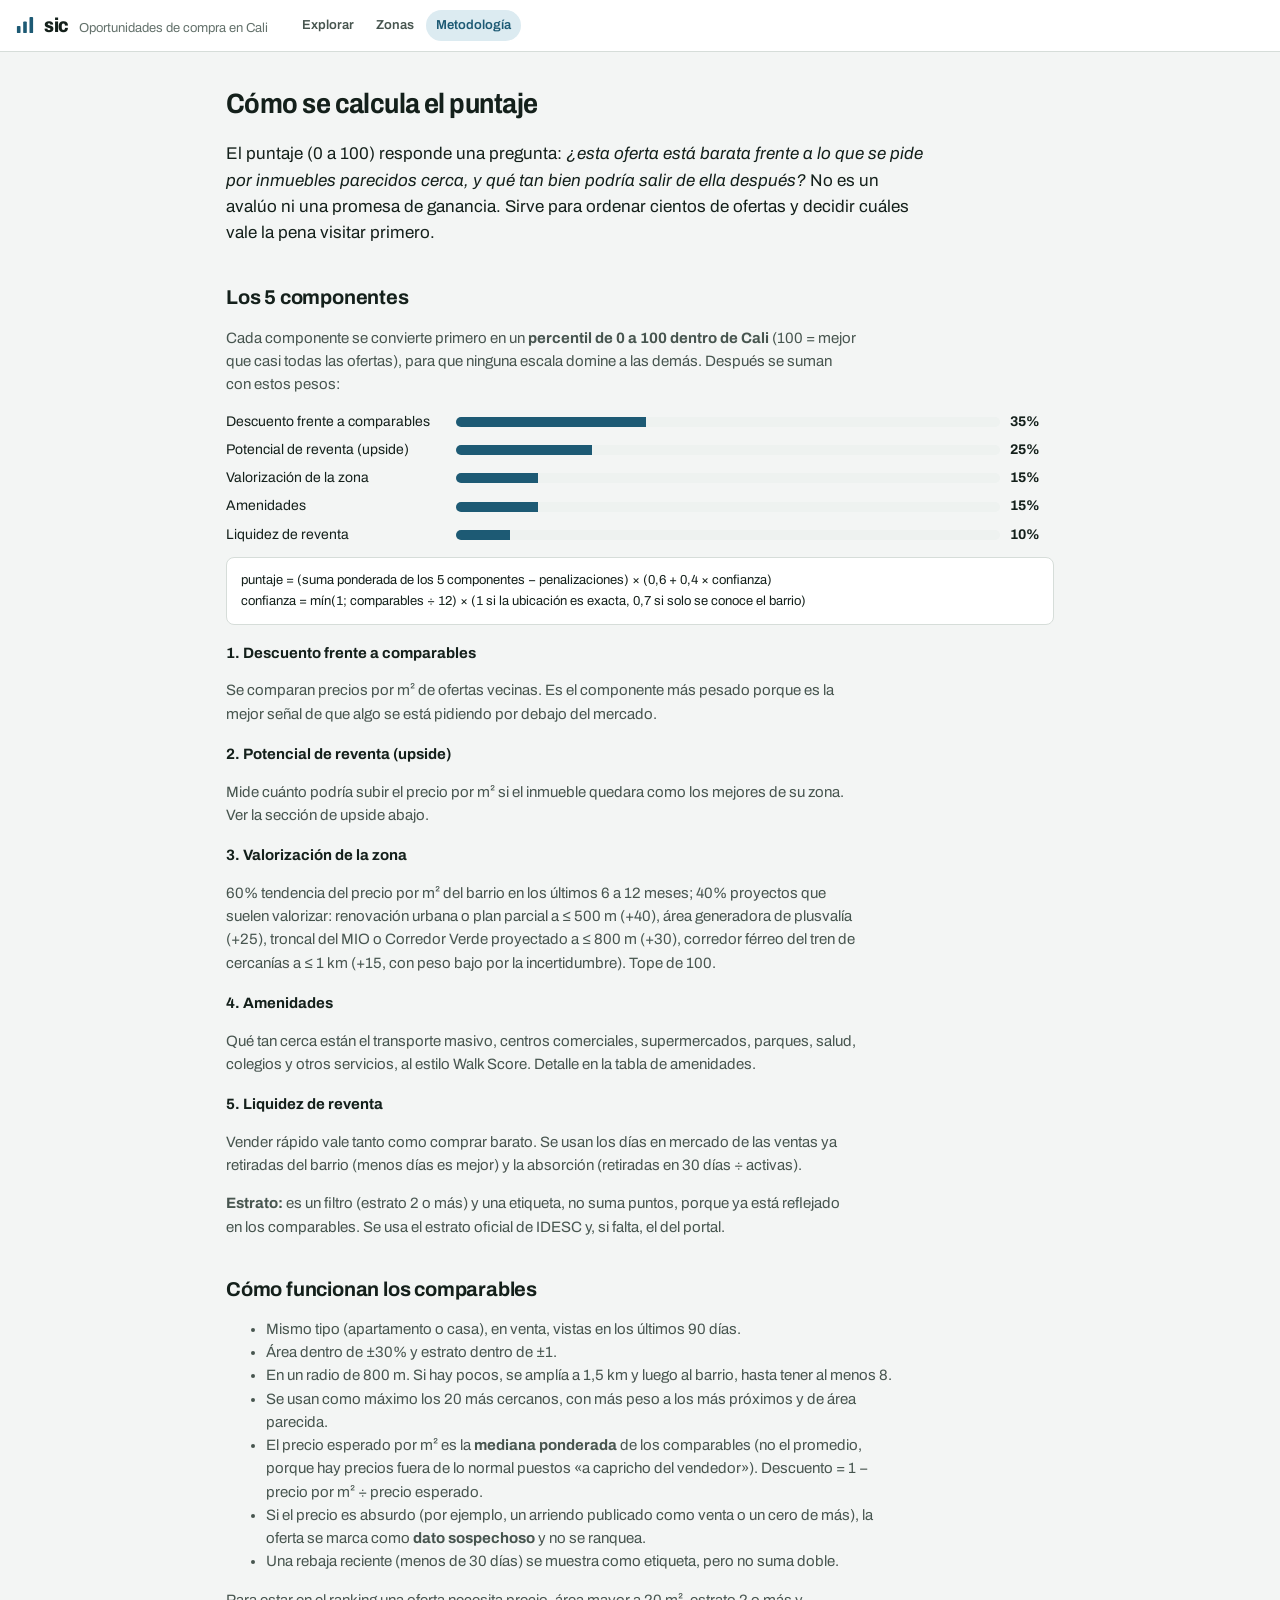
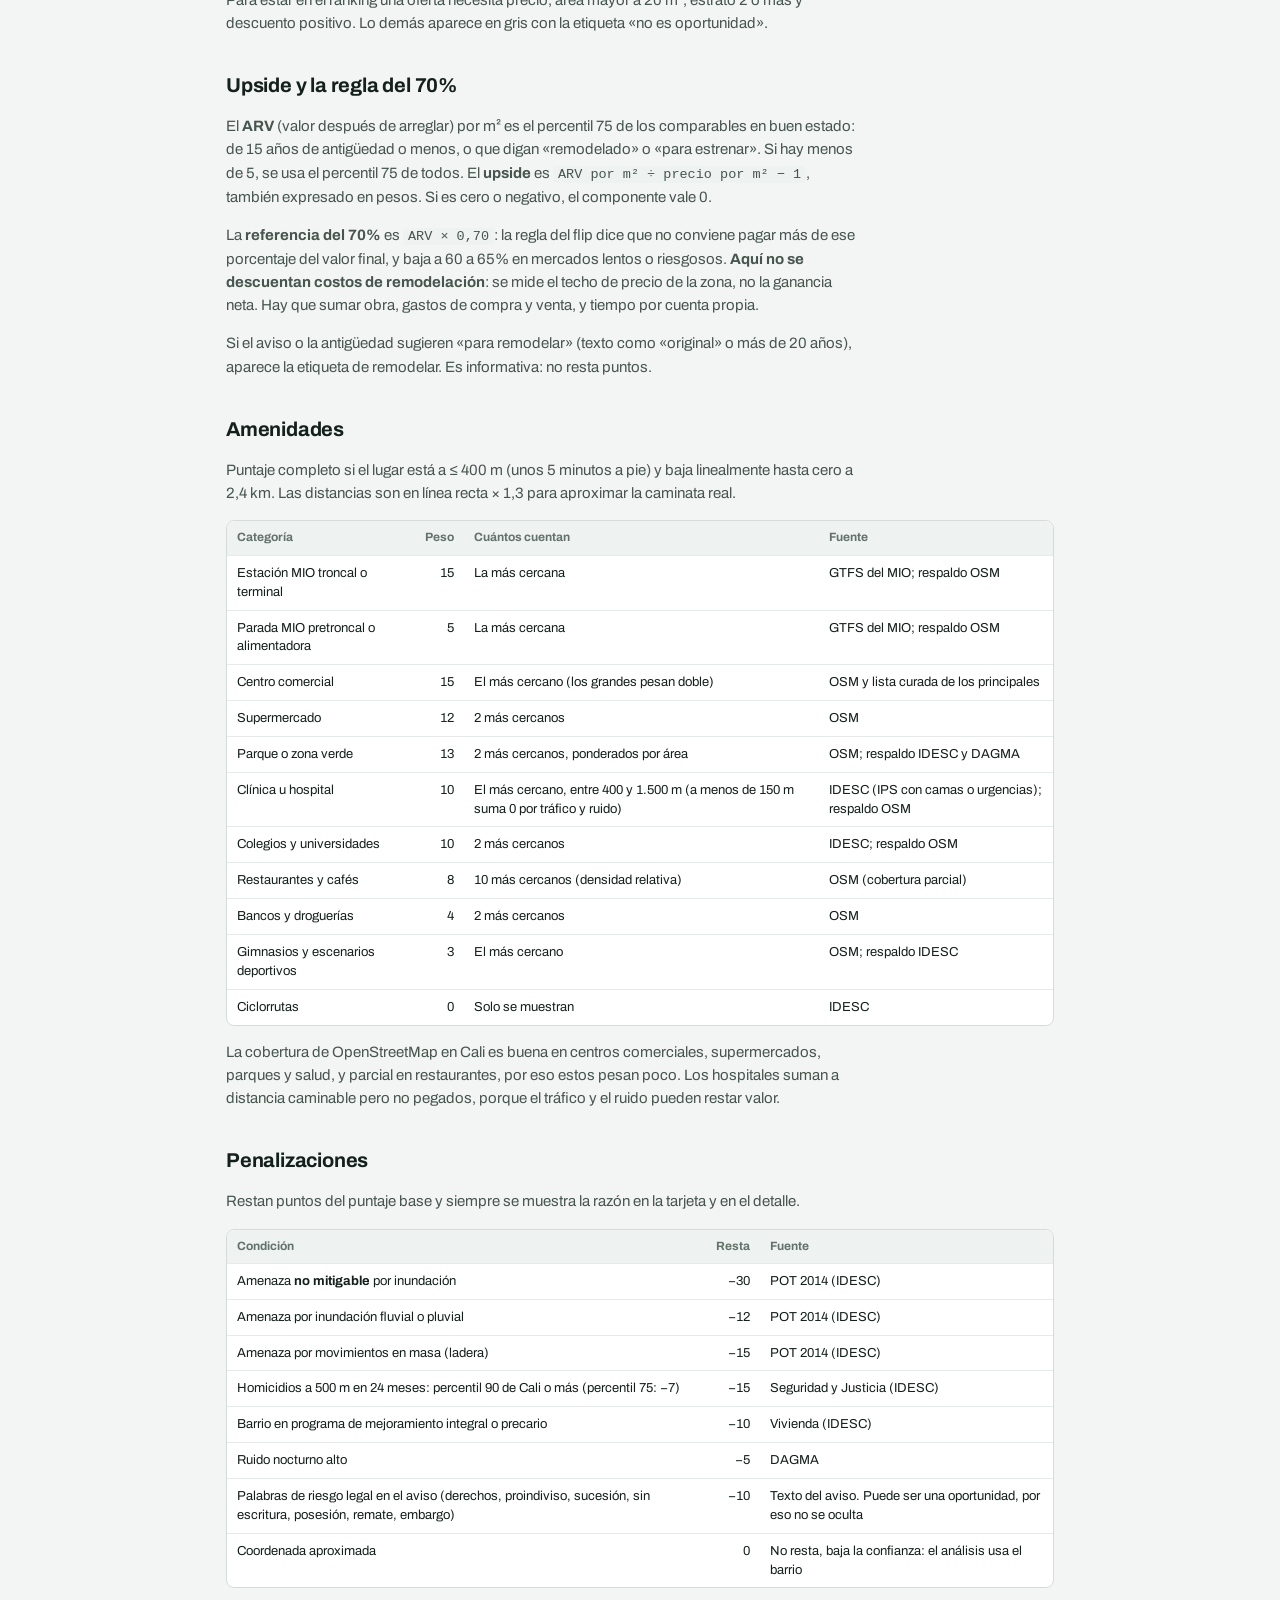
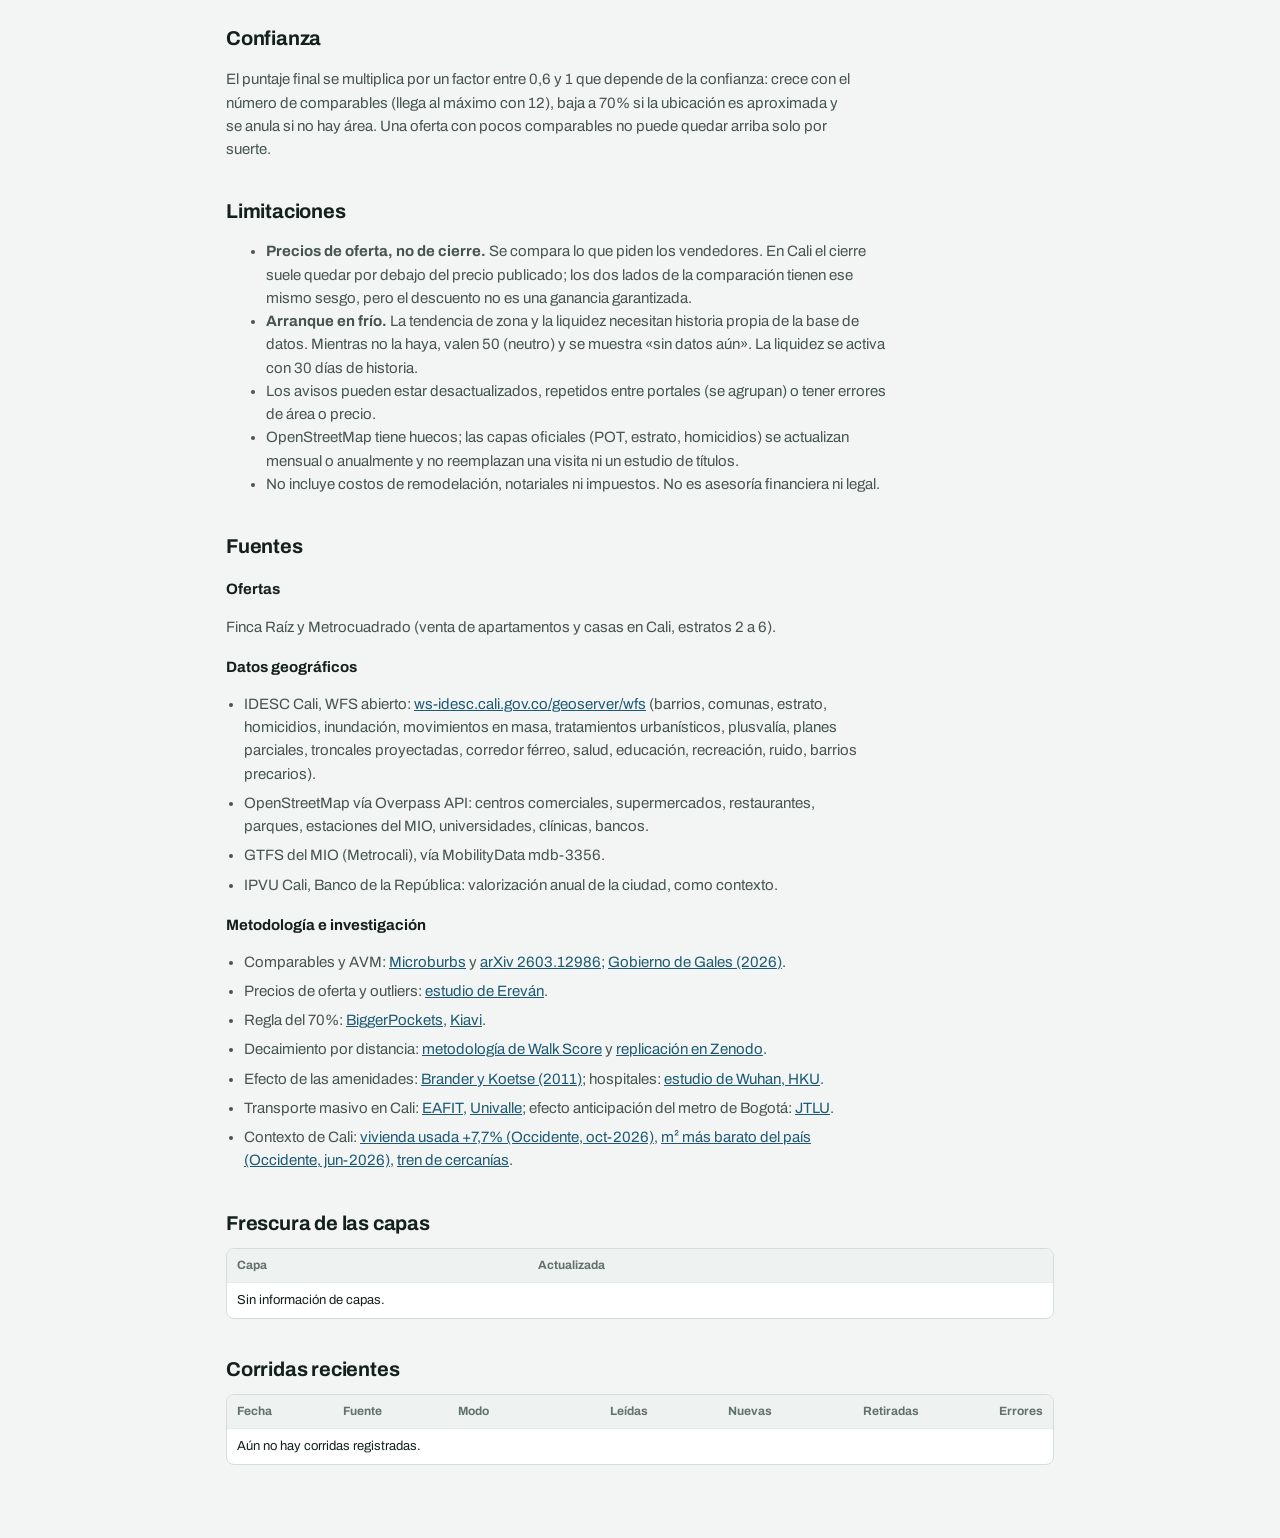
==== web/metodologia.html @ 4d4d9f0e "T11: Metodología, Zonas y capas del mapa Co-Authored-By: Claude Opus 5.5 <noreply@anthropic.com>" ====
<!doctype html>
<html lang="es">
<head>
  <meta charset="utf-8">
  <meta name="viewport" content="width=device-width, initial-scale=1, viewport-fit=cover">
  <meta name="robots" content="noindex, nofollow, noarchive">
  <meta name="color-scheme" content="light dark">
  <title>sic · Metodología</title>
  <link rel="preconnect" href="https://fonts.googleapis.com">
  <link rel="preconnect" href="https://fonts.gstatic.com" crossorigin>
  <link rel="stylesheet" href="https://fonts.googleapis.com/css2?family=Archivo:wdth,wght@62..125,400..800&display=swap">
  <link rel="stylesheet" href="styles.css">
</head>
<body class="doc">
  <header class="top">
    <a class="brand" href="./" aria-label="sic, inicio">
      <svg class="brand-mark" viewBox="0 0 20 20" aria-hidden="true"><rect x="1" y="11" width="4" height="8" rx="1"/><rect x="8" y="6" width="4" height="13" rx="1"/><rect x="15" y="1" width="4" height="18" rx="1"/></svg>
      <span class="brand-name">sic</span>
      <span class="brand-sub">Oportunidades de compra en Cali</span>
    </a>
    <nav class="nav" aria-label="Secciones">
      <a href="./">Explorar</a><a href="zonas.html">Zonas</a><a href="metodologia.html" aria-current="page">Metodología</a>
    </nav>
    <p class="fixture" id="fixture" hidden>Datos de prueba</p>
  </header>

  <main class="prose" id="top">
    <h1>Cómo se calcula el puntaje</h1>
    <p class="lede">El puntaje (0 a 100) responde una pregunta: <em>¿esta oferta está barata frente a lo que se pide por inmuebles parecidos cerca, y qué tan bien podría salir de ella después?</em> No es un avalúo ni una promesa de ganancia. Sirve para ordenar cientos de ofertas y decidir cuáles vale la pena visitar primero.</p>

    <div class="banner" id="runBanner" role="alert" hidden></div>

    <h2 id="componentes">Los 5 componentes</h2>
    <p>Cada componente se convierte primero en un <strong>percentil de 0 a 100 dentro de Cali</strong> (100 = mejor que casi todas las ofertas), para que ninguna escala domine a las demás. Después se suman con estos pesos:</p>
    <div class="weights" id="weights"></div>
    <div class="formula" role="note">
      puntaje = (suma ponderada de los 5 componentes − penalizaciones) × (0,6 + 0,4 × confianza)<br>
      confianza = mín(1; comparables ÷ 12) × (1 si la ubicación es exacta, 0,7 si solo se conoce el barrio)
    </div>

    <h3>1. Descuento frente a comparables</h3>
    <p>Se comparan precios por m² de ofertas vecinas. Es el componente más pesado porque es la mejor señal de que algo se está pidiendo por debajo del mercado.</p>
    <h3>2. Potencial de reventa (upside)</h3>
    <p>Mide cuánto podría subir el precio por m² si el inmueble quedara como los mejores de su zona. Ver la sección de upside abajo.</p>
    <h3>3. Valorización de la zona</h3>
    <p>60% tendencia del precio por m² del barrio en los últimos 6 a 12 meses; 40% proyectos que suelen valorizar: renovación urbana o plan parcial a ≤ 500 m (+40), área generadora de plusvalía (+25), troncal del MIO o Corredor Verde proyectado a ≤ 800 m (+30), corredor férreo del tren de cercanías a ≤ 1 km (+15, con peso bajo por la incertidumbre). Tope de 100.</p>
    <h3>4. Amenidades</h3>
    <p>Qué tan cerca están el transporte masivo, centros comerciales, supermercados, parques, salud, colegios y otros servicios, al estilo Walk Score. Detalle en la tabla de amenidades.</p>
    <h3>5. Liquidez de reventa</h3>
    <p>Vender rápido vale tanto como comprar barato. Se usan los días en mercado de las ventas ya retiradas del barrio (menos días es mejor) y la absorción (retiradas en 30 días ÷ activas).</p>
    <p><strong>Estrato:</strong> es un filtro (estrato 2 o más) y una etiqueta, no suma puntos, porque ya está reflejado en los comparables. Se usa el estrato oficial de IDESC y, si falta, el del portal.</p>

    <h2 id="comparables">Cómo funcionan los comparables</h2>
    <ul>
      <li>Mismo tipo (apartamento o casa), en venta, vistas en los últimos 90 días.</li>
      <li>Área dentro de ±30% y estrato dentro de ±1.</li>
      <li>En un radio de 800 m. Si hay pocos, se amplía a 1,5 km y luego al barrio, hasta tener al menos 8.</li>
      <li>Se usan como máximo los 20 más cercanos, con más peso a los más próximos y de área parecida.</li>
      <li>El precio esperado por m² es la <strong>mediana ponderada</strong> de los comparables (no el promedio, porque hay precios fuera de lo normal puestos &laquo;a capricho del vendedor&raquo;). Descuento = 1 − precio por m² ÷ precio esperado.</li>
      <li>Si el precio es absurdo (por ejemplo, un arriendo publicado como venta o un cero de más), la oferta se marca como <strong>dato sospechoso</strong> y no se ranquea.</li>
      <li>Una rebaja reciente (menos de 30 días) se muestra como etiqueta, pero no suma doble.</li>
    </ul>
    <p>Para estar en el ranking una oferta necesita precio, área mayor a 20 m², estrato 2 o más y descuento positivo. Lo demás aparece en gris con la etiqueta &laquo;no es oportunidad&raquo;.</p>

    <h2 id="upside">Upside y la regla del 70%</h2>
    <p>El <strong>ARV</strong> (valor después de arreglar) por m² es el percentil 75 de los comparables en buen estado: de 15 años de antigüedad o menos, o que digan &laquo;remodelado&raquo; o &laquo;para estrenar&raquo;. Si hay menos de 5, se usa el percentil 75 de todos. El <strong>upside</strong> es <code>ARV por m² ÷ precio por m² − 1</code>, también expresado en pesos. Si es cero o negativo, el componente vale 0.</p>
    <p>La <strong>referencia del 70%</strong> es <code>ARV × 0,70</code>: la regla del flip dice que no conviene pagar más de ese porcentaje del valor final, y baja a 60 a 65% en mercados lentos o riesgosos. <strong>Aquí no se descuentan costos de remodelación</strong>: se mide el techo de precio de la zona, no la ganancia neta. Hay que sumar obra, gastos de compra y venta, y tiempo por cuenta propia.</p>
    <p>Si el aviso o la antigüedad sugieren &laquo;para remodelar&raquo; (texto como &laquo;original&raquo; o más de 20 años), aparece la etiqueta de remodelar. Es informativa: no resta puntos.</p>

    <h2 id="amenidades">Amenidades</h2>
    <p>Puntaje completo si el lugar está a ≤ 400 m (unos 5 minutos a pie) y baja linealmente hasta cero a 2,4 km. Las distancias son en línea recta × 1,3 para aproximar la caminata real.</p>
    <div class="tbl-wrap"><table class="tbl">
      <thead><tr><th>Categoría</th><th class="r">Peso</th><th>Cuántos cuentan</th><th>Fuente</th></tr></thead>
      <tbody>
        <tr><td>Estación MIO troncal o terminal</td><td class="r">15</td><td>La más cercana</td><td>GTFS del MIO; respaldo OSM</td></tr>
        <tr><td>Parada MIO pretroncal o alimentadora</td><td class="r">5</td><td>La más cercana</td><td>GTFS del MIO; respaldo OSM</td></tr>
        <tr><td>Centro comercial</td><td class="r">15</td><td>El más cercano (los grandes pesan doble)</td><td>OSM y lista curada de los principales</td></tr>
        <tr><td>Supermercado</td><td class="r">12</td><td>2 más cercanos</td><td>OSM</td></tr>
        <tr><td>Parque o zona verde</td><td class="r">13</td><td>2 más cercanos, ponderados por área</td><td>OSM; respaldo IDESC y DAGMA</td></tr>
        <tr><td>Clínica u hospital</td><td class="r">10</td><td>El más cercano, entre 400 y 1.500 m (a menos de 150 m suma 0 por tráfico y ruido)</td><td>IDESC (IPS con camas o urgencias); respaldo OSM</td></tr>
        <tr><td>Colegios y universidades</td><td class="r">10</td><td>2 más cercanos</td><td>IDESC; respaldo OSM</td></tr>
        <tr><td>Restaurantes y cafés</td><td class="r">8</td><td>10 más cercanos (densidad relativa)</td><td>OSM (cobertura parcial)</td></tr>
        <tr><td>Bancos y droguerías</td><td class="r">4</td><td>2 más cercanos</td><td>OSM</td></tr>
        <tr><td>Gimnasios y escenarios deportivos</td><td class="r">3</td><td>El más cercano</td><td>OSM; respaldo IDESC</td></tr>
        <tr><td>Ciclorrutas</td><td class="r">0</td><td>Solo se muestran</td><td>IDESC</td></tr>
      </tbody>
    </table></div>
    <p>La cobertura de OpenStreetMap en Cali es buena en centros comerciales, supermercados, parques y salud, y parcial en restaurantes, por eso estos pesan poco. Los hospitales suman a distancia caminable pero no pegados, porque el tráfico y el ruido pueden restar valor.</p>

    <h2 id="penalizaciones">Penalizaciones</h2>
    <p>Restan puntos del puntaje base y siempre se muestra la razón en la tarjeta y en el detalle.</p>
    <div class="tbl-wrap"><table class="tbl">
      <thead><tr><th>Condición</th><th class="r">Resta</th><th>Fuente</th></tr></thead>
      <tbody>
        <tr><td>Amenaza <strong>no mitigable</strong> por inundación</td><td class="r">−30</td><td>POT 2014 (IDESC)</td></tr>
        <tr><td>Amenaza por inundación fluvial o pluvial</td><td class="r">−12</td><td>POT 2014 (IDESC)</td></tr>
        <tr><td>Amenaza por movimientos en masa (ladera)</td><td class="r">−15</td><td>POT 2014 (IDESC)</td></tr>
        <tr><td>Homicidios a 500 m en 24 meses: percentil 90 de Cali o más (percentil 75: −7)</td><td class="r">−15</td><td>Seguridad y Justicia (IDESC)</td></tr>
        <tr><td>Barrio en programa de mejoramiento integral o precario</td><td class="r">−10</td><td>Vivienda (IDESC)</td></tr>
        <tr><td>Ruido nocturno alto</td><td class="r">−5</td><td>DAGMA</td></tr>
        <tr><td>Palabras de riesgo legal en el aviso (derechos, proindiviso, sucesión, sin escritura, posesión, remate, embargo)</td><td class="r">−10</td><td>Texto del aviso. Puede ser una oportunidad, por eso no se oculta</td></tr>
        <tr><td>Coordenada aproximada</td><td class="r">0</td><td>No resta, baja la confianza: el análisis usa el barrio</td></tr>
      </tbody>
    </table></div>

    <h2 id="confianza">Confianza</h2>
    <p>El puntaje final se multiplica por un factor entre 0,6 y 1 que depende de la confianza: crece con el número de comparables (llega al máximo con 12), baja a 70% si la ubicación es aproximada y se anula si no hay área. Una oferta con pocos comparables no puede quedar arriba solo por suerte.</p>

    <h2 id="limites">Limitaciones</h2>
    <ul>
      <li><strong>Precios de oferta, no de cierre.</strong> Se compara lo que piden los vendedores. En Cali el cierre suele quedar por debajo del precio publicado; los dos lados de la comparación tienen ese mismo sesgo, pero el descuento no es una ganancia garantizada.</li>
      <li><strong>Arranque en frío.</strong> La tendencia de zona y la liquidez necesitan historia propia de la base de datos. Mientras no la haya, valen 50 (neutro) y se muestra &laquo;sin datos aún&raquo;. La liquidez se activa con 30 días de historia.</li>
      <li>Los avisos pueden estar desactualizados, repetidos entre portales (se agrupan) o tener errores de área o precio.</li>
      <li>OpenStreetMap tiene huecos; las capas oficiales (POT, estrato, homicidios) se actualizan mensual o anualmente y no reemplazan una visita ni un estudio de títulos.</li>
      <li>No incluye costos de remodelación, notariales ni impuestos. No es asesoría financiera ni legal.</li>
    </ul>

    <h2 id="fuentes">Fuentes</h2>
    <h3>Ofertas</h3>
    <p>Finca Raíz y Metrocuadrado (venta de apartamentos y casas en Cali, estratos 2 a 6).</p>
    <h3>Datos geográficos</h3>
    <ul class="src-list">
      <li>IDESC Cali, WFS abierto: <a href="https://ws-idesc.cali.gov.co/geoserver/wfs" target="_blank" rel="noopener">ws-idesc.cali.gov.co/geoserver/wfs</a> (barrios, comunas, estrato, homicidios, inundación, movimientos en masa, tratamientos urbanísticos, plusvalía, planes parciales, troncales proyectadas, corredor férreo, salud, educación, recreación, ruido, barrios precarios).</li>
      <li>OpenStreetMap vía Overpass API: centros comerciales, supermercados, restaurantes, parques, estaciones del MIO, universidades, clínicas, bancos.</li>
      <li>GTFS del MIO (Metrocali), vía MobilityData mdb-3356.</li>
      <li>IPVU Cali, Banco de la República: valorización anual de la ciudad, como contexto.</li>
    </ul>
    <h3>Metodología e investigación</h3>
    <ul class="src-list">
      <li>Comparables y AVM: <a href="https://www.microburbs.com.au/research/avm-accuracy-whitepaper" target="_blank" rel="noopener">Microburbs</a> y <a href="https://arxiv.org/html/2603.12986v1" target="_blank" rel="noopener">arXiv 2603.12986</a>; <a href="https://www.gov.wales/sites/default/files/publications/2026-03/testing-land-valuation-methods-tesseract-academy-report.pdf" target="_blank" rel="noopener">Gobierno de Gales (2026)</a>.</li>
      <li>Precios de oferta y outliers: <a href="https://jaer.nuaca.am/index.php/jaer/article/download/92/41/140" target="_blank" rel="noopener">estudio de Ereván</a>.</li>
      <li>Regla del 70%: <a href="https://biggerpockets.com/blog/70-percent-rule" target="_blank" rel="noopener">BiggerPockets</a>, <a href="https://www.kiavi.com/blog/what-is-70-rule-in-house-flipping" target="_blank" rel="noopener">Kiavi</a>.</li>
      <li>Decaimiento por distancia: <a href="https://www.walkscore.com/methodology.html" target="_blank" rel="noopener">metodología de Walk Score</a> y <a href="https://zenodo.org/records/10899286/files/submission_21.pdf" target="_blank" rel="noopener">replicación en Zenodo</a>.</li>
      <li>Efecto de las amenidades: <a href="https://personal.lse.ac.uk/WUW2/pdf/2012_Spatial%20Variations%20in%20Amenity%20Value.pdf" target="_blank" rel="noopener">Brander y Koetse (2011)</a>; hospitales: <a href="https://repository.hku.hk/bitstream/10722/259459/1/Content.pdf" target="_blank" rel="noopener">estudio de Wuhan, HKU</a>.</li>
      <li>Transporte masivo en Cali: <a href="https://repository.eafit.edu.co/bitstreams/d05c65bc-e28d-4571-baa1-fdc16eaa4389/download" target="_blank" rel="noopener">EAFIT</a>, <a href="https://bibliotecadigital.univalle.edu.co/bitstreams/51900e7a-8892-4f9b-a1cf-95f6739379ef/download" target="_blank" rel="noopener">Univalle</a>; efecto anticipación del metro de Bogotá: <a href="https://jtlu.org/index.php/jtlu/article/view/2593" target="_blank" rel="noopener">JTLU</a>.</li>
      <li>Contexto de Cali: <a href="https://occidente.co/empresario/vivienda-usada-se-valoriza-en-77/" target="_blank" rel="noopener">vivienda usada +7,7% (Occidente, oct-2026)</a>, <a href="https://occidente.co/?p=95499" target="_blank" rel="noopener">m² más barato del país (Occidente, jun-2026)</a>, <a href="https://occidente.co/cali/tren-de-cercanias-del-valle-desarrollo-regional-cali/" target="_blank" rel="noopener">tren de cercanías</a>.</li>
    </ul>

    <h2 id="capas">Frescura de las capas</h2>
    <div class="tbl-wrap"><table class="tbl">
      <thead><tr><th>Capa</th><th>Actualizada</th></tr></thead>
      <tbody id="layersBody"><tr><td colspan="2">Cargando…</td></tr></tbody>
    </table></div>

    <h2 id="corridas">Corridas recientes</h2>
    <div class="tbl-wrap"><table class="tbl">
      <thead><tr><th>Fecha</th><th>Fuente</th><th>Modo</th><th class="r">Leídas</th><th class="r">Nuevas</th><th class="r">Retiradas</th><th class="r">Errores</th></tr></thead>
      <tbody id="runsBody"><tr><td colspan="7">Cargando…</td></tr></tbody>
    </table></div>
  </main>

  <script src="common.js"></script>
  <script>
  (function () {
    var $ = function (s) { return document.querySelector(s); };
    var esc = function (s) { return String(s == null ? '' : s).replace(/[&<>"']/g, function (c) { return { '&': '&amp;', '<': '&lt;', '>': '&gt;', '"': '&quot;', "'": '&#39;' }[c]; }); };
    var NF = new Intl.NumberFormat('es-CO');
    var DTF = new Intl.DateTimeFormat('es-CO', { dateStyle: 'medium', timeStyle: 'short' });
    var COMP = [['c1_discount', 'Descuento frente a comparables', 35], ['c2_upside', 'Potencial de reventa (upside)', 25],
      ['c3_zone', 'Valorización de la zona', 15], ['c4_amenities', 'Amenidades', 15], ['c5_liquidity', 'Liquidez de reventa', 10]];
    var SRC = { fr: 'Finca Raíz', m2: 'Metrocuadrado' };
    var LAYER = { osm: 'OpenStreetMap (Overpass)', idesc: 'IDESC (capas oficiales)', mio_gtfs: 'GTFS del MIO', barrios: 'Barrios y sectores', comunas: 'Comunas',
      inundacion_fluvial: 'Inundación fluvial', inundacion_pluvial: 'Inundación pluvial', inundacion_no_mitigable: 'Amenaza no mitigable',
      tratamientos: 'Tratamientos urbanísticos', troncales_proyectadas: 'Troncales proyectadas', corredor_ferreo: 'Corredor férreo', homicidios: 'Homicidios',
      estrato_manzanas: 'Estrato por manzana', estrato_barrios: 'Estrato por barrio', ruido_noche: 'Ruido nocturno', plusvalia: 'Áreas de plusvalía' };
    function fmtDay(s) { var d = new Date(/^\d{4}-\d\d-\d\d$/.test(s) ? s + 'T12:00:00' : s); return isNaN(d) ? s : d.toLocaleDateString('es-CO', { dateStyle: 'medium' }); }

    function render(meta) {
      $('#fixture').hidden = !meta.fixture;
      var w = meta.weights || {};
      // Si faltan pesos, o no suman ~1, se usan los de PLAN §6.4.
      var vals = COMP.map(function (c) { return typeof w[c[0]] === 'number' ? w[c[0]] : c[2] / 100; });
      var sum = vals.reduce(function (a, b) { return a + b; }, 0);
      if (!(sum > 0.98 && sum < 1.02)) vals = COMP.map(function (c) { return c[2] / 100; });
      $('#weights').innerHTML = COMP.map(function (c, i) {
        var p = Math.round(vals[i] * 100);
        return '<div class="w-row"><span>' + esc(c[1]) + '</span><span class="w-bar" aria-hidden="true"><i style="width:' + p + '%"></i></span><b class="num">' + p + '%</b></div>';
      }).join('');

      var bad = SIC.runsWithErrors(meta);
      var ban = $('#runBanner');
      if (bad.length) {
        ban.hidden = false;
        ban.innerHTML = '<span>Atención: la última corrida de ' + bad.map(function (b) { return esc(SRC[b.source] || b.source) + ' (' + b.errors + ' errores)'; }).join(' y ') +
          ' tuvo errores. Los datos de esa fuente pueden estar incompletos. <a href="#corridas">Ver corridas</a>.</span>';
      }

      var L = meta.layers || {};
      var lk = Object.keys(L).sort();
      $('#layersBody').innerHTML = lk.length ? lk.map(function (k) {
        return '<tr><td>' + esc(LAYER[k] || k) + '</td><td class="num">' + esc(fmtDay(L[k])) + '</td></tr>';
      }).join('') : '<tr><td colspan="2">Sin información de capas.</td></tr>';

      var runs = (meta.runs || []).slice().sort(function (a, b) { return String(b.at).localeCompare(String(a.at)); });
      $('#runsBody').innerHTML = runs.length ? runs.map(function (r) {
        var e = SIC.nErr(r), d = new Date(r.at);
        return '<tr><td class="num">' + esc(isNaN(d) ? r.at : DTF.format(d)) + '</td><td>' + esc(SRC[r.source] || r.source || 'todas') + '</td><td>' + esc(r.mode === 'full' ? 'completa' : r.mode === 'incremental' ? 'incremental' : (r.mode || '—')) +
          '</td><td class="r num">' + (r.fetched == null ? '—' : NF.format(r.fetched)) + '</td><td class="r num">' + (r.new == null ? '—' : NF.format(r.new)) +
          '</td><td class="r num">' + (r.removed == null ? '—' : NF.format(r.removed)) + '</td><td class="r num' + (e ? ' pill-bad' : '') + '">' + (e ? NF.format(e) + ' (!)' : '0') + '</td></tr>';
      }).join('') : '<tr><td colspan="7">Aún no hay corridas registradas.</td></tr>';
    }
    fetch('data/meta.json').then(function (r) { return r.ok ? r.json() : {}; }).catch(function () { return {}; }).then(render);
  })();
  </script>
</body>
</html>
---- web/styles.css ----
/* sic: tokens, layout y componentes. Sin build. */
:root {
  --bg: #f3f5f4;
  --surface: #ffffff;
  --surface-2: #eef2f0;
  --ink: #14201b;
  --ink-2: #47554f;
  --ink-3: #64726c;
  --rule: #d6ddd9;
  --rule-2: #e6ebe8;
  --accent: #1d5a74;
  --accent-ink: #ffffff;
  --accent-soft: #dcebf1;
  --good: #16704f;
  --warn: #8a4a00;
  --bad: #a3283a;
  --bad-soft: #f8e3e6;
  --warn-soft: #f6ead8;
  --focus: #1d5a74;
  --shadow: 0 1px 2px rgba(20, 32, 27, .08), 0 12px 32px -16px rgba(20, 32, 27, .35);

  /* Escala de puntaje: viridis (secuencial, segura para daltonismo). */
  --s0: #46327e; --s0-ink: #ffffff;
  --s1: #365c8d; --s1-ink: #ffffff;
  --s2: #277f8e; --s2-ink: #ffffff;
  --s3: #1fa187; --s3-ink: #06231a;
  --s4: #a0da39; --s4-ink: #14200a;
  --sn: #b3bcb8; --sn-ink: #1b2521;

  --font: 'Archivo', ui-sans-serif, system-ui, -apple-system, 'Segoe UI', sans-serif;
  --list-w: 420px;
  --detail-w: 560px;
  --r1: 4px;
  --r2: 8px;
  --r3: 14px;
  color-scheme: light dark;
}
@media (prefers-color-scheme: dark) {
  :root {
    --bg: #0e1412;
    --surface: #161e1b;
    --surface-2: #1d2724;
    --ink: #e4ebe8;
    --ink-2: #b2beb9;
    --ink-3: #8f9c97;
    --rule: #2b3632;
    --rule-2: #222c29;
    --accent: #7fc3dd;
    --accent-ink: #0e1412;
    --accent-soft: #1b3440;
    --good: #5fd3a0;
    --warn: #f0b765;
    --bad: #ff8d97;
    --bad-soft: #3a1f24;
    --warn-soft: #3a2d1a;
    --focus: #7fc3dd;
    --shadow: 0 1px 2px rgba(0, 0, 0, .4), 0 16px 40px -16px rgba(0, 0, 0, .7);
    --sn: #56625d; --sn-ink: #eef3f1;
  }
}

*, *::before, *::after { box-sizing: border-box; }
html, body { margin: 0; height: 100%; }
body {
  font-family: var(--font);
  font-size: 14px;
  line-height: 1.45;
  color: var(--ink);
  background: var(--bg);
  height: 100dvh;
  display: grid;
  grid-template-rows: auto auto minmax(0, 1fr);
  grid-template-columns: minmax(0, 1fr);
  overflow: hidden;
  -webkit-font-smoothing: antialiased;
}
button, input, select { font: inherit; color: inherit; }
a { color: var(--accent); }
.num, .price, .score b, td, .chip-val { font-variant-numeric: tabular-nums; }
:focus-visible { outline: 2px solid var(--focus); outline-offset: 2px; border-radius: var(--r1); }
.skip { position: absolute; left: -999px; top: 8px; z-index: 100; background: var(--surface); padding: 8px 12px; }
.skip:focus { left: 8px; }
.visually-hidden { position: absolute !important; width: 1px; height: 1px; overflow: hidden; clip: rect(0 0 0 0); white-space: nowrap; }

/* ---------- Top ---------- */
.top {
  display: flex; align-items: center; gap: 16px;
  padding: 10px 16px 6px;
  background: var(--surface);
}
.brand { display: flex; align-items: baseline; gap: 10px; color: var(--ink); text-decoration: none; min-width: 0; }
.brand-mark { width: 18px; height: 18px; fill: var(--accent); align-self: center; }
.brand-name { font-weight: 800; font-size: 20px; letter-spacing: -.02em; font-stretch: 85%; }
.brand-sub { color: var(--ink-3); font-size: 13px; white-space: nowrap; overflow: hidden; text-overflow: ellipsis; }
.fixture {
  margin: 0; font-size: 12px; font-weight: 600; padding: 2px 8px; border-radius: 99px;
  background: var(--warn-soft); color: var(--warn);
}
.updated { margin: 0 0 0 auto; font-size: 12px; color: var(--ink-3); white-space: nowrap; }

/* ---------- Filtros ---------- */
.filters { background: var(--surface); border-bottom: 1px solid var(--rule); padding: 4px 16px 10px; }
.chips { display: flex; flex-wrap: wrap; gap: 6px; align-items: center; }
.chip {
  display: inline-flex; align-items: center; gap: 6px;
  height: 32px; padding: 0 12px;
  border: 1px solid var(--rule); border-radius: 99px;
  background: var(--surface); color: var(--ink);
  font-size: 13px; font-weight: 500; white-space: nowrap; cursor: pointer;
}
.chip:hover { border-color: var(--ink-3); }
.chip[aria-expanded="true"] { border-color: var(--ink); }
.chip.on { background: var(--ink); border-color: var(--ink); color: var(--bg); }
.chip.on .chip-caret { opacity: .8; }
.chip-caret { width: 10px; height: 10px; stroke: currentColor; fill: none; stroke-width: 1.6; opacity: .55; }
.chip-sep { width: 1px; height: 20px; background: var(--rule); margin: 0 4px; }
.chip-clear { border-style: dashed; color: var(--ink-2); }
.chip-clear[hidden] { display: none; }

/* ---------- Popover de filtro ---------- */
.popover {
  position: fixed; z-index: 50;
  width: 320px; max-width: calc(100vw - 16px);
  background: var(--surface); color: var(--ink);
  border: 1px solid var(--rule); border-radius: var(--r3);
  box-shadow: var(--shadow);
  padding: 14px;
}
.pop-title { margin: 0 0 10px; font-size: 13px; font-weight: 700; }
.pop-hint { margin: 8px 0 0; font-size: 12px; color: var(--ink-3); }
.range { display: grid; grid-template-columns: 1fr auto 1fr; gap: 8px; align-items: end; }
.range label, .field { display: grid; gap: 4px; font-size: 12px; color: var(--ink-3); }
.range-dash { padding-bottom: 9px; color: var(--ink-3); }
.input-unit { position: relative; display: flex; align-items: center; }
.input-unit input { width: 100%; padding-right: 44px; }
.input-unit span { position: absolute; right: 10px; font-size: 12px; color: var(--ink-3); pointer-events: none; }
input[type="number"], input[type="search"], select {
  height: 36px; padding: 0 10px; border: 1px solid var(--rule); border-radius: var(--r2);
  background: var(--surface); font-variant-numeric: tabular-nums;
}
input[type="number"] { -moz-appearance: textfield; appearance: textfield; }
input[type="number"]::-webkit-inner-spin-button, input[type="number"]::-webkit-outer-spin-button { -webkit-appearance: none; margin: 0; }
.presets { display: flex; flex-wrap: wrap; gap: 6px; margin-top: 10px; }
.preset {
  height: 28px; padding: 0 10px; border-radius: 99px; border: 1px solid var(--rule);
  background: var(--surface-2); font-size: 12px; cursor: pointer;
}
.preset[aria-pressed="true"] { background: var(--accent); border-color: var(--accent); color: var(--accent-ink); }
.seg { display: flex; border: 1px solid var(--rule); border-radius: var(--r2); overflow: hidden; }
.seg button { flex: 1; height: 36px; border: 0; background: var(--surface); cursor: pointer; font-variant-numeric: tabular-nums; }
.seg button + button { border-left: 1px solid var(--rule); }
.seg button[aria-pressed="true"] { background: var(--ink); color: var(--bg); font-weight: 600; }
.slider-row { display: flex; align-items: center; gap: 12px; }
.slider-row input[type="range"] { flex: 1; accent-color: var(--accent); }
.slider-row output { min-width: 56px; text-align: right; font-weight: 700; font-variant-numeric: tabular-nums; }
.checks { display: grid; gap: 2px; }
.check { display: flex; gap: 8px; align-items: center; padding: 6px 4px; border-radius: var(--r1); cursor: pointer; }
.check:hover { background: var(--surface-2); }
.check input { accent-color: var(--accent); width: 16px; height: 16px; margin: 0; }
.check small { margin-left: auto; color: var(--ink-3); font-variant-numeric: tabular-nums; }
.zona-list { max-height: 300px; overflow: auto; margin-top: 8px; border-top: 1px solid var(--rule-2); padding-top: 6px; }
.zona-group { font-weight: 700; }
.zona-br { padding-left: 28px; }
.zona-br span { overflow: hidden; text-overflow: ellipsis; white-space: nowrap; min-width: 0; }
.pop-actions { display: flex; justify-content: space-between; gap: 8px; margin-top: 14px; }
.btn {
  height: 36px; padding: 0 14px; border-radius: var(--r2); border: 1px solid var(--rule);
  background: var(--surface); cursor: pointer; font-weight: 600; font-size: 13px;
  display: inline-flex; align-items: center; justify-content: center; gap: 6px; text-decoration: none; color: var(--ink);
}
.btn-primary { background: var(--ink); border-color: var(--ink); color: var(--bg); }
.btn-ghost { border-color: transparent; background: transparent; color: var(--ink-2); }

/* ---------- Layout explorar ---------- */
.explore {
  position: relative; min-height: 0;
  display: grid; grid-template-columns: var(--list-w) minmax(0, 1fr);
}
.sheet { display: flex; flex-direction: column; min-height: 0; background: var(--bg); border-right: 1px solid var(--rule); }
.sheet-handle { display: none; }
.list-head {
  display: flex; align-items: center; justify-content: space-between; gap: 12px;
  padding: 10px 16px; border-bottom: 1px solid var(--rule-2);
}
.count { margin: 0; font-size: 13px; color: var(--ink-2); }
.count b { color: var(--ink); font-weight: 700; font-variant-numeric: tabular-nums; }
.sort { display: flex; align-items: center; gap: 8px; font-size: 12px; color: var(--ink-3); }
.sort select { height: 30px; font-size: 13px; color: var(--ink); }
.list-scroll { overflow-y: auto; min-height: 0; flex: 1; overscroll-behavior: contain; }
.list { list-style: none; margin: 0; padding: 8px 8px 16px; }
.list:focus { outline: none; }
.sentinel { height: 1px; }

/* ---------- Tarjeta ---------- */
.card { position: relative; border-radius: var(--r2); }
.card + .card { margin-top: 2px; }
.card-link {
  display: grid; grid-template-columns: 132px minmax(0, 1fr); gap: 12px;
  padding: 8px; border-radius: var(--r2);
  color: inherit; text-decoration: none;
  border: 1px solid transparent;
}
.card-link:hover, .card.hot .card-link { background: var(--surface); border-color: var(--rule); }
.card.hot .card-link { border-color: var(--accent); box-shadow: inset 3px 0 0 var(--accent); }
.card.current .card-link { background: var(--accent-soft); border-color: var(--accent); }
.card-photo {
  position: relative; width: 132px; height: 112px; border-radius: 6px; overflow: hidden;
  background: var(--surface-2);
}
.card-photo img { width: 100%; height: 100%; object-fit: cover; display: block; }
.no-photo {
  width: 100%; height: 100%; display: grid; place-items: center; text-align: center;
  font-size: 11px; color: var(--ink-3);
  background: repeating-linear-gradient(135deg, var(--surface-2) 0 6px, transparent 6px 12px);
}
.rank {
  position: absolute; left: 4px; top: 4px; min-width: 22px; height: 20px; padding: 0 5px;
  border-radius: 4px; background: rgba(10, 16, 14, .72); color: #fff;
  font-size: 11px; font-weight: 700; display: grid; place-items: center; font-variant-numeric: tabular-nums;
}
.card-body { min-width: 0; display: flex; flex-direction: column; gap: 3px; }
.card-row1 { display: flex; align-items: flex-start; gap: 8px; }
.price { font-weight: 800; font-size: 22px; line-height: 1.05; font-stretch: 78%; letter-spacing: -.01em; }
.pm { font-size: 12px; color: var(--ink-3); margin-top: 1px; }
.card-row1 .score { margin-left: auto; }
.deltas { display: flex; gap: 10px; font-size: 13px; font-weight: 600; }
.d-good { color: var(--good); }
.d-flat { color: var(--ink-3); font-weight: 500; }
.meta { font-size: 12px; color: var(--ink-2); display: flex; flex-wrap: wrap; column-gap: 8px; row-gap: 0; min-width: 0; }
.meta .br { font-weight: 600; color: var(--ink); max-width: 100%; overflow: hidden; text-overflow: ellipsis; white-space: nowrap; }
.badges { display: flex; flex-wrap: wrap; gap: 4px; margin-top: 2px; }
.tag, .pen {
  display: inline-flex; align-items: center; gap: 3px;
  height: 20px; padding: 0 6px; border-radius: 4px; font-size: 11px; font-weight: 600; white-space: nowrap;
  background: var(--surface-2); color: var(--ink-2);
}
.tag-nueva { background: var(--accent-soft); color: var(--accent); }
.tag-rebaja { background: var(--accent-soft); color: var(--good); }
.tag-legal, .tag-sospechoso { background: var(--warn-soft); color: var(--warn); }
.pen { background: var(--bad-soft); color: var(--bad); cursor: help; }
.pen-0 { background: var(--surface-2); color: var(--ink-3); }

/* Puntaje: número + texto, nunca solo color. */
.score {
  display: inline-flex; align-items: baseline; gap: 5px; flex: none;
  height: 24px; padding: 0 7px; border-radius: 5px;
  font-size: 11px; font-weight: 600; line-height: 24px; white-space: nowrap;
}
.score b { font-size: 15px; font-weight: 800; font-stretch: 85%; }
.s0 { background: var(--s0); color: var(--s0-ink); }
.s1 { background: var(--s1); color: var(--s1-ink); }
.s2 { background: var(--s2); color: var(--s2-ink); }
.s3 { background: var(--s3); color: var(--s3-ink); }
.s4 { background: var(--s4); color: var(--s4-ink); }
.sn { background: var(--sn); color: var(--sn-ink); }

.fav {
  position: absolute; left: 106px; top: 12px; width: 30px; height: 30px;
  display: grid; place-items: center; border: 0; border-radius: 50%;
  background: rgba(255, 255, 255, .9); cursor: pointer; padding: 0;
}
.fav svg { width: 17px; height: 17px; fill: none; stroke: #1b2521; stroke-width: 1.6; }
.fav[aria-pressed="true"] svg { fill: #d12d4b; stroke: #d12d4b; }
.fav-lg { position: static; width: 36px; height: 36px; background: var(--surface-2); }
.fav-lg svg { stroke: var(--ink); width: 20px; height: 20px; }

/* ---------- Vacío ---------- */
.empty { padding: 32px 24px; }
.empty h2 { margin: 0 0 6px; font-size: 17px; }
.empty p { margin: 0 0 14px; color: var(--ink-2); }
.empty-actions { display: flex; flex-direction: column; align-items: flex-start; gap: 6px; }
.empty-actions .btn small { color: var(--ink-3); font-weight: 500; font-variant-numeric: tabular-nums; }

/* ---------- Mapa ---------- */
.map-wrap { position: relative; min-height: 0; }
#map { position: absolute; inset: 0; }
.map-fallback { position: absolute; inset: 0; display: grid; place-items: center; padding: 24px; text-align: center; color: var(--ink-3); }
.area-toggle {
  position: absolute; top: 12px; left: 50%; transform: translateX(-50%);
  display: flex; align-items: center; gap: 8px; height: 36px; padding: 0 14px;
  background: var(--surface); border: 1px solid var(--rule); border-radius: 99px; box-shadow: var(--shadow);
  font-size: 13px; font-weight: 600; cursor: pointer; white-space: nowrap;
}
.area-toggle input { accent-color: var(--accent); width: 16px; height: 16px; margin: 0; }
.legend {
  position: absolute; left: 12px; bottom: 28px; display: flex; align-items: center; gap: 2px;
  padding: 6px 8px; background: var(--surface); border: 1px solid var(--rule); border-radius: var(--r2);
  font-size: 11px; font-weight: 600; box-shadow: var(--shadow);
}
.legend-title { margin-right: 6px; color: var(--ink-2); }
.lg { padding: 1px 6px; border-radius: 3px; font-variant-numeric: tabular-nums; }
.mapboxgl-ctrl-group { background: var(--surface); }
.mapboxgl-ctrl-group button + button { border-top-color: var(--rule); }
@media (prefers-color-scheme: dark) {
  .mapboxgl-ctrl-group button .mapboxgl-ctrl-icon { filter: invert(1); }
}

/* ---------- Detalle ---------- */
.detail {
  position: absolute; top: 0; bottom: 0; left: var(--list-w); z-index: 20;
  width: min(var(--detail-w), calc(100% - var(--list-w)));
  background: var(--surface); border-right: 1px solid var(--rule); box-shadow: var(--shadow);
  display: flex; flex-direction: column; min-height: 0;
}
.detail:focus { outline: none; }
.detail[hidden] { display: none; }
.detail-bar {
  display: flex; align-items: center; gap: 10px; padding: 8px 12px;
  border-bottom: 1px solid var(--rule-2); background: var(--surface);
}
.detail-bar-title { flex: 1; min-width: 0; font-weight: 600; font-size: 13px; color: var(--ink-2); overflow: hidden; white-space: nowrap; text-overflow: ellipsis; }
.icon-btn { width: 36px; height: 36px; border-radius: 50%; border: 0; background: var(--surface-2); display: grid; place-items: center; cursor: pointer; padding: 0; }
.icon-btn svg { width: 18px; height: 18px; stroke: var(--ink); stroke-width: 1.8; fill: none; stroke-linecap: round; }
.detail-body { overflow-y: auto; flex: 1; min-height: 0; overscroll-behavior: contain; padding-bottom: 40px; }

.gallery { display: flex; gap: 4px; overflow-x: auto; scroll-snap-type: x mandatory; background: var(--surface-2); height: 260px; }
.gallery img { height: 100%; width: auto; max-width: 92%; aspect-ratio: 4 / 3; object-fit: cover; scroll-snap-align: start; flex: none; background: var(--rule-2); }
.gallery .no-photo { height: 100%; font-size: 13px; }
.gallery-count { margin: 6px 16px 0; font-size: 12px; color: var(--ink-3); }

.d-head { padding: 12px 16px 4px; }
.d-head h1 { margin: 0 0 8px; font-size: 15px; font-weight: 600; color: var(--ink-2); line-height: 1.3; overflow-wrap: anywhere; }
.d-price-row { display: flex; align-items: center; gap: 12px; flex-wrap: wrap; }
.d-price { font-size: 34px; font-weight: 800; font-stretch: 72%; letter-spacing: -.01em; line-height: 1; }
.d-price-row .score { height: 30px; line-height: 30px; font-size: 13px; padding: 0 9px; }
.d-price-row .score b { font-size: 19px; }
.d-sub { margin-top: 6px; color: var(--ink-2); font-size: 13px; display: flex; flex-wrap: wrap; column-gap: 10px; }
.d-sub .br { font-weight: 600; color: var(--ink); overflow-wrap: anywhere; }
.d-links { display: flex; flex-wrap: wrap; gap: 6px; margin-top: 12px; }

.sec { padding: 18px 16px 6px; border-top: 1px solid var(--rule-2); margin-top: 14px; }
.sec h2 { margin: 0 0 10px; font-size: 15px; font-weight: 700; letter-spacing: -.005em; }
.sec-note { margin: 4px 0 10px; font-size: 12px; color: var(--ink-3); }
.loading { color: var(--ink-3); font-size: 13px; padding: 16px; }

.reasons { list-style: none; margin: 0; padding: 0; display: grid; gap: 8px; }
.reasons li { display: grid; grid-template-columns: 58px 1fr; gap: 10px; align-items: baseline; }
.reasons .pts { font-weight: 800; font-variant-numeric: tabular-nums; text-align: right; font-stretch: 85%; font-size: 15px; }
.reasons .plus { color: var(--good); }
.reasons .minus { color: var(--bad); }
.reasons .zero { color: var(--ink-3); }

.bars { display: grid; gap: 10px; }
.bar-row { display: grid; grid-template-columns: 150px 1fr 40px; gap: 10px; align-items: center; font-size: 13px; }
.bar-row small { display: block; color: var(--ink-3); font-size: 11px; }
.bar { height: 10px; background: var(--surface-2); border-radius: 99px; overflow: hidden; }
.bar i { display: block; height: 100%; background: var(--accent); border-radius: 99px; }
.bar-val { text-align: right; font-weight: 700; font-variant-numeric: tabular-nums; }
.formula {
  margin-top: 12px; padding: 10px 12px; border-radius: var(--r2); background: var(--surface-2);
  font-size: 12px; color: var(--ink-2); font-variant-numeric: tabular-nums; line-height: 1.6;
}
.formula b { color: var(--ink); }

.kv { display: grid; grid-template-columns: repeat(2, minmax(0, 1fr)); gap: 1px; background: var(--rule-2); border: 1px solid var(--rule-2); border-radius: var(--r2); overflow: hidden; }
.kv div { background: var(--surface); padding: 10px 12px; }
.kv dt { font-size: 12px; color: var(--ink-3); }
.kv dd { margin: 2px 0 0; font-size: 17px; font-weight: 700; font-variant-numeric: tabular-nums; font-stretch: 85%; }
.kv dd small { font-size: 12px; font-weight: 500; color: var(--ink-3); font-stretch: 100%; }
.verdict { margin: 10px 0 0; font-size: 13px; }

table { width: 100%; border-collapse: collapse; font-size: 13px; }
th { text-align: left; font-weight: 600; color: var(--ink-3); font-size: 12px; padding: 6px 8px; border-bottom: 1px solid var(--rule); }
td { padding: 7px 8px; border-bottom: 1px solid var(--rule-2); }
td.r, th.r { text-align: right; }
.minimap { height: 220px; border-radius: var(--r2); overflow: hidden; margin-bottom: 10px; border: 1px solid var(--rule); position: relative; }

.amen { display: grid; gap: 12px; }
.amen-cat h3 { margin: 0 0 4px; font-size: 13px; font-weight: 700; }
.amen-cat ul { list-style: none; margin: 0; padding: 0; }
.amen-cat li { display: flex; gap: 10px; font-size: 13px; padding: 3px 0; border-bottom: 1px dashed var(--rule-2); }
.amen-cat li span:first-child { flex: 1; min-width: 0; }
.amen-cat .dist { color: var(--ink-3); font-variant-numeric: tabular-nums; white-space: nowrap; }

.plain-list { list-style: none; margin: 0; padding: 0; display: grid; gap: 6px; font-size: 13px; }
.desc { white-space: pre-line; font-size: 14px; line-height: 1.6; max-width: 68ch; overflow-wrap: anywhere; color: var(--ink-2); }

/* ---------- Tooltip ---------- */
.tip {
  position: fixed; z-index: 80; max-width: 280px; padding: 6px 9px; border-radius: 6px;
  background: var(--ink); color: var(--bg); font-size: 12px; line-height: 1.35; pointer-events: none;
}

.view-toggle { display: none; }

/* ---------- Móvil ---------- */
@media (max-width: 768px) {
  .top { padding: 8px 12px 4px; }
  .brand-sub, .updated { display: none; }
  .fixture { margin-left: auto; }
  .filters { padding: 4px 0 8px; border-bottom: 0; }
  .chips { flex-wrap: nowrap; overflow-x: auto; padding: 0 12px; scrollbar-width: none; }
  .chips::-webkit-scrollbar { display: none; }
  .explore { display: block; }
  .map-wrap { position: absolute; inset: 0; }
  .area-toggle { top: 10px; height: 34px; font-size: 12px; }
  .legend { display: none; }
  .sheet {
    position: absolute; left: 0; right: 0; bottom: 0; top: 0; z-index: 10;
    border-right: 0; border-radius: 16px 16px 0 0;
    box-shadow: 0 -8px 24px -12px rgba(0, 0, 0, .35);
    transform: translateY(var(--sheet-y, 55%));
    will-change: transform;
  }
  .sheet.anim { transition: transform .32s cubic-bezier(.2, .8, .2, 1); }
  .sheet-handle {
    display: grid; place-items: center; height: 22px; cursor: grab; touch-action: none;
  }
  .sheet-handle span { width: 40px; height: 5px; border-radius: 99px; background: var(--rule); }
  .list-head { touch-action: none; padding-top: 2px; }
  .card-link { grid-template-columns: 112px minmax(0, 1fr); gap: 10px; }
  .card-photo { width: 112px; height: 104px; }
  .fav { left: 86px; }
  .price { font-size: 20px; }
  .detail { position: fixed; inset: 0; left: 0; width: 100%; z-index: 60; border: 0; }
  .detail-bar { padding-top: max(8px, env(safe-area-inset-top)); }
  .gallery { height: 240px; }
  .bar-row { grid-template-columns: 116px 1fr 34px; }
  .popover { left: 0 !important; right: 0; bottom: 0; top: auto !important; width: 100%; max-width: none; border-radius: 16px 16px 0 0; max-height: 80dvh; overflow: auto; padding-bottom: max(14px, env(safe-area-inset-bottom)); }
  .view-toggle {
    display: inline-flex; align-items: center; gap: 6px;
    position: fixed; left: 50%; bottom: max(18px, env(safe-area-inset-bottom)); transform: translateX(-50%); z-index: 30;
    height: 42px; padding: 0 20px; border-radius: 99px; border: 0;
    background: var(--ink); color: var(--bg); font-weight: 700; box-shadow: var(--shadow); cursor: pointer;
  }
  body.detail-open .view-toggle { display: none; }
}

@media (prefers-reduced-motion: reduce) {
  .sheet.anim { transition: none; }
  * { scroll-behavior: auto !important; }
}
.gallery img:only-child { width: 100%; max-width: 100%; aspect-ratio: auto; }

/* ---------- Navegación y avisos de cabecera ---------- */
.nav { display: flex; gap: 2px; margin-left: 8px; }
.nav a { padding: 6px 10px; border-radius: 99px; color: var(--ink-2); text-decoration: none; font-size: 13px; font-weight: 600; white-space: nowrap; }
.nav a:hover { background: var(--surface-2); color: var(--ink); }
.nav a[aria-current="page"] { background: var(--accent-soft); color: var(--accent); }
.runwarn { font-size: 12px; font-weight: 600; padding: 2px 8px; border-radius: 99px; background: var(--bad-soft); color: var(--bad); text-decoration: none; white-space: nowrap; }
.runwarn[hidden] { display: none; }
.top .updated { margin-left: auto; }
.top .nav + .fixture, .top .nav + .runwarn { margin-left: auto; }

/* ---------- Capas (index) ---------- */
.layers-ctl { position: absolute; top: 12px; left: 12px; z-index: 5; }
.layers-ctl[hidden] { display: none; }
.layers-btn { height: 36px; padding: 0 14px; background: var(--surface); border: 1px solid var(--rule); border-radius: 99px; box-shadow: var(--shadow); font-size: 13px; font-weight: 600; cursor: pointer; }
.layers-body { margin-top: 6px; padding: 8px 12px; background: var(--surface); border: 1px solid var(--rule); border-radius: var(--r2); box-shadow: var(--shadow); display: grid; gap: 6px; font-size: 13px; }
.layers-body[hidden] { display: none; }
.layer-opt { display: flex; align-items: center; gap: 8px; cursor: pointer; white-space: nowrap; }
.layer-opt input { accent-color: var(--accent); width: 16px; height: 16px; margin: 0; }
.layer-note { margin: 0; font-size: 12px; color: var(--bad); }
.layer-note:empty { display: none; }
@media (max-width: 768px) {
  .layers-ctl { top: 54px; left: 8px; }
  .nav { margin-left: 4px; }
  .nav a { padding: 5px 8px; font-size: 12px; }
  .top { gap: 6px; flex-wrap: wrap; }
  .runwarn { font-size: 11px; }
}

/* ---------- Páginas de contenido (Zonas, Metodología) ---------- */
body.doc { display: block; height: auto; min-height: 100dvh; overflow: auto; }
body.doc .top { position: sticky; top: 0; z-index: 20; border-bottom: 1px solid var(--rule); padding-bottom: 10px; }
.prose { max-width: 860px; margin: 0 auto; padding: 24px 16px 64px; }
.prose h1 { font-size: 28px; letter-spacing: -.02em; margin: 8px 0 6px; font-stretch: 90%; }
.prose h2 { font-size: 20px; margin: 36px 0 8px; letter-spacing: -.01em; scroll-margin-top: 70px; }
.prose h3 { font-size: 15px; margin: 18px 0 4px; }
.prose p, .prose li { color: var(--ink-2); max-width: 70ch; font-size: 15px; line-height: 1.55; }
.prose .lede { font-size: 17px; color: var(--ink); }
.prose code { background: var(--surface-2); padding: 1px 5px; border-radius: var(--r1); font-size: .9em; }
.formula { background: var(--surface); border: 1px solid var(--rule); border-radius: var(--r2); padding: 12px 14px; overflow-x: auto; font-size: 13px; line-height: 1.6; color: var(--ink); }
.tbl-wrap { overflow-x: auto; border: 1px solid var(--rule); border-radius: var(--r2); background: var(--surface); margin: 10px 0; }
.tbl { border-collapse: collapse; width: 100%; font-size: 13px; }
.tbl th, .tbl td { padding: 8px 10px; text-align: left; border-bottom: 1px solid var(--rule-2); vertical-align: top; }
.tbl th { font-size: 12px; color: var(--ink-3); font-weight: 700; background: var(--surface-2); white-space: nowrap; }
.tbl tr:last-child td { border-bottom: 0; }
.tbl td.r, .tbl th.r { text-align: right; }
.weights { display: grid; gap: 8px; margin: 12px 0; }
.w-row { display: grid; grid-template-columns: minmax(120px, 220px) 1fr 44px; gap: 10px; align-items: center; font-size: 14px; }
.w-bar { height: 10px; background: var(--surface-2); border-radius: 99px; overflow: hidden; }
.w-bar i { display: block; height: 100%; background: var(--accent); }
.banner { display: flex; gap: 10px; align-items: flex-start; padding: 12px 14px; margin: 14px 0; border-radius: var(--r2); background: var(--bad-soft); color: var(--bad); border: 1px solid var(--bad); font-size: 14px; font-weight: 600; }
.banner[hidden] { display: none; }
.pill-bad { color: var(--bad); font-weight: 700; }
.src-list { padding-left: 18px; }
.src-list li { margin: 6px 0; }

/* ---------- Zonas ---------- */
body.zonas { display: grid; grid-template-rows: auto auto minmax(0, 1fr); height: 100dvh; overflow: hidden; }
.z-bar { display: flex; flex-wrap: wrap; gap: 8px 16px; align-items: center; padding: 8px 16px; background: var(--surface); border-bottom: 1px solid var(--rule); }
.seg-m { display: flex; flex-wrap: wrap; gap: 6px; }
.seg-m button { height: 32px; padding: 0 12px; border: 1px solid var(--rule); border-radius: 99px; background: var(--surface); font-size: 13px; font-weight: 500; cursor: pointer; white-space: nowrap; }
.seg-m button[aria-checked="true"] { background: var(--ink); color: var(--bg); border-color: var(--ink); }
.z-hint { margin: 0; font-size: 12px; color: var(--ink-3); }
.z-main { display: grid; grid-template-columns: minmax(0, 1fr) minmax(380px, 520px); min-height: 0; }
.z-map { position: relative; min-height: 0; }
#zmap { position: absolute; inset: 0; }
.z-side { display: flex; flex-direction: column; min-height: 0; background: var(--surface); border-left: 1px solid var(--rule); }
.z-search { padding: 8px 12px; border-bottom: 1px solid var(--rule); }
.z-search input { width: 100%; }
.z-scroll { overflow: auto; min-height: 0; flex: 1; }
.z-tbl th { position: sticky; top: 0; z-index: 1; padding: 0; }
.z-tbl th button { all: unset; box-sizing: border-box; display: block; width: 100%; padding: 8px 10px; cursor: pointer; font-weight: 700; font-size: 12px; color: var(--ink-3); white-space: nowrap; }
.z-tbl th.r button { text-align: right; }
.z-tbl th button:focus-visible { outline: 2px solid var(--focus); outline-offset: -2px; }
.z-tbl th[aria-sort="ascending"] button::after { content: " ▲"; }
.z-tbl th[aria-sort="descending"] button::after { content: " ▼"; }
.z-tbl tbody tr { cursor: default; }
.z-tbl tbody tr:hover, .z-tbl tbody tr.hot { background: var(--accent-soft); }
.z-tbl td a { color: var(--ink); font-weight: 600; text-decoration: none; }
.z-tbl td a:hover { text-decoration: underline; color: var(--accent); }
.z-tbl td.nodata { color: var(--ink-3); }
.z-legend { position: absolute; left: 12px; bottom: 28px; padding: 8px 10px; background: var(--surface); border: 1px solid var(--rule); border-radius: var(--r2); box-shadow: var(--shadow); font-size: 11px; font-weight: 600; max-width: calc(100% - 24px); }
.z-legend b { display: block; margin-bottom: 4px; color: var(--ink-2); }
.z-legend ul { list-style: none; margin: 0; padding: 0; display: flex; flex-wrap: wrap; gap: 4px 10px; }
.z-legend li { display: flex; align-items: center; gap: 5px; white-space: nowrap; font-variant-numeric: tabular-nums; }
.z-legend i { width: 14px; height: 14px; border-radius: 3px; border: 1px solid rgba(0,0,0,.25); }
.z-tip { position: fixed; z-index: 40; pointer-events: none; background: var(--ink); color: var(--bg); padding: 6px 10px; border-radius: var(--r2); font-size: 12px; line-height: 1.4; max-width: 240px; box-shadow: var(--shadow); }
.z-tip[hidden] { display: none; }
.z-pop { font-size: 13px; line-height: 1.5; color: #14201b; min-width: 180px; }
.z-pop b { font-size: 14px; }
.z-pop a { font-weight: 700; color: #1d5a74; }
@media (max-width: 768px) {
  body.zonas { display: block; height: auto; overflow: auto; }
  .z-main { display: block; }
  .z-map { height: 58dvh; }
  .z-side { border-left: 0; border-top: 1px solid var(--rule); }
  .z-scroll { max-height: none; overflow-x: auto; }
  .z-bar { padding: 8px 12px; }
  .seg-m { flex-wrap: nowrap; overflow-x: auto; width: 100%; padding-bottom: 2px; }
  .z-legend { bottom: 8px; left: 8px; }
  .w-row { grid-template-columns: 1fr 44px; }
  .w-row .w-bar { grid-column: 1 / -1; order: 3; }
}
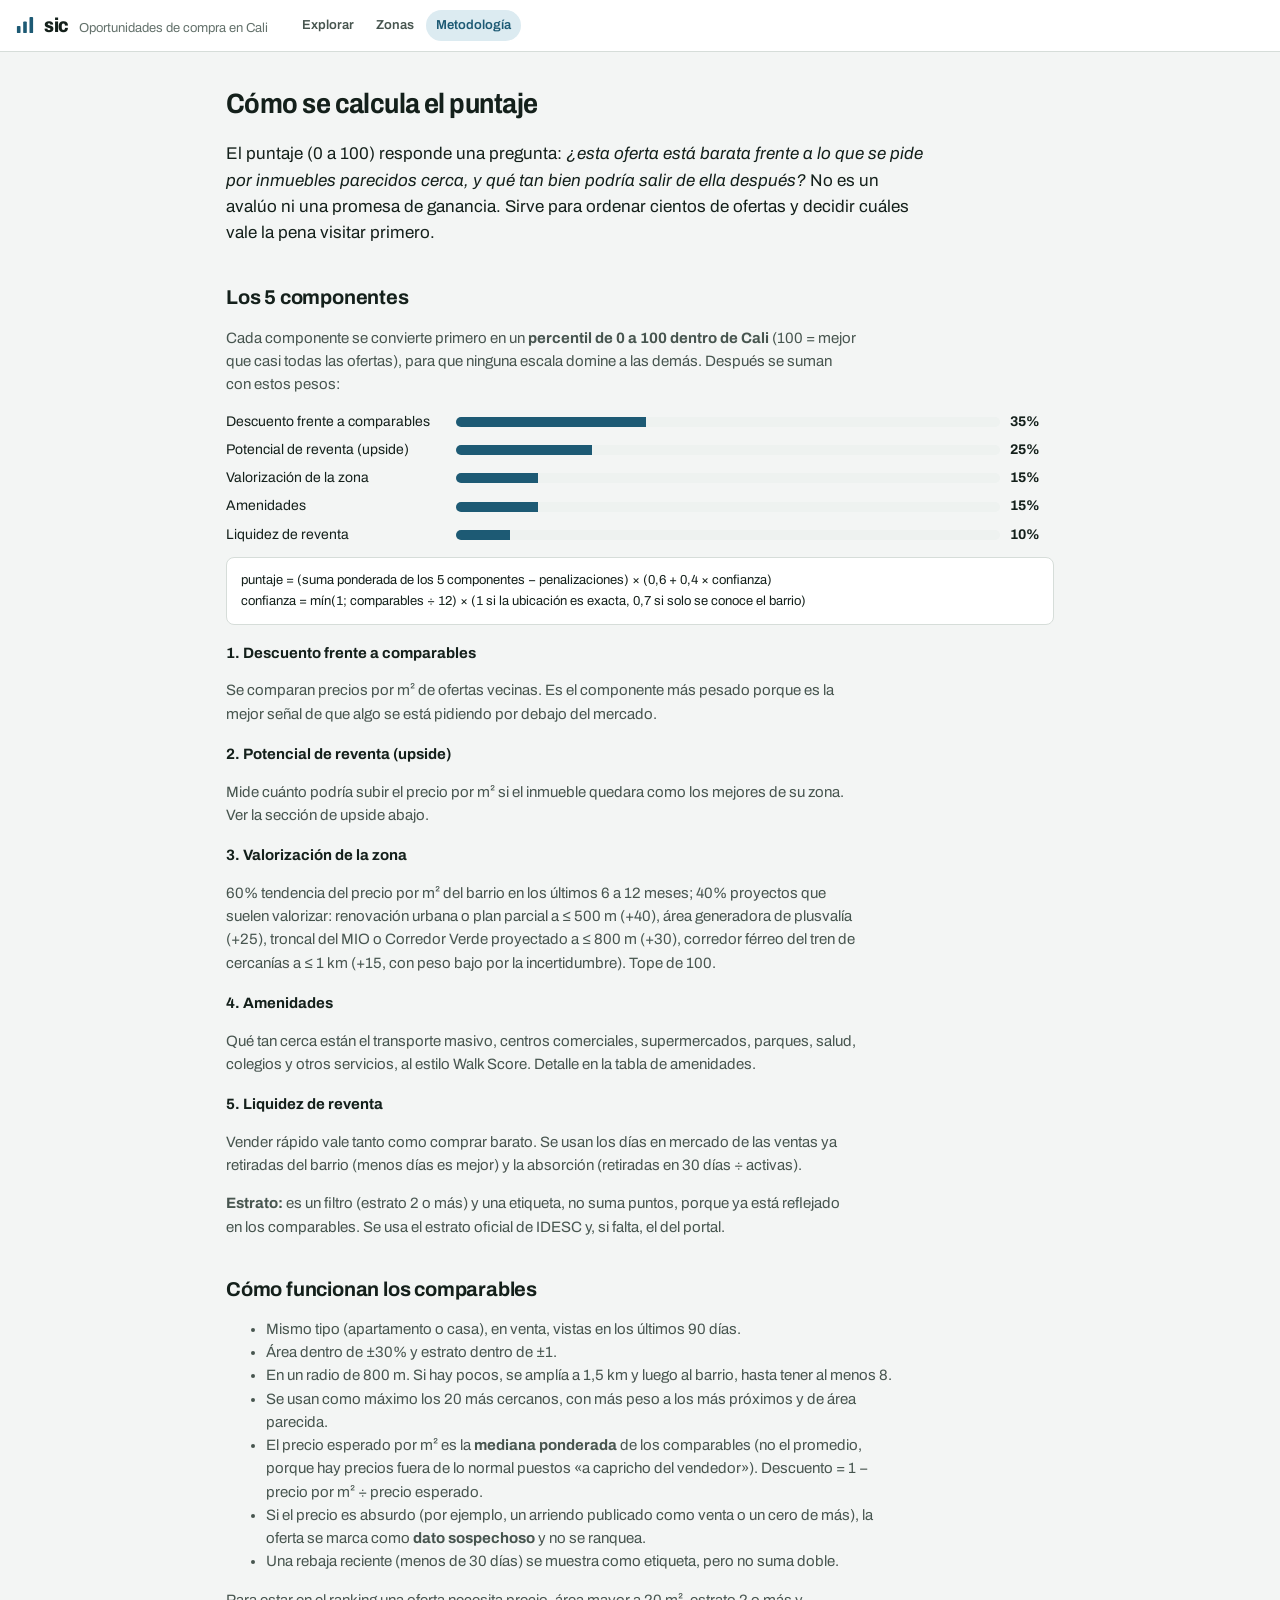
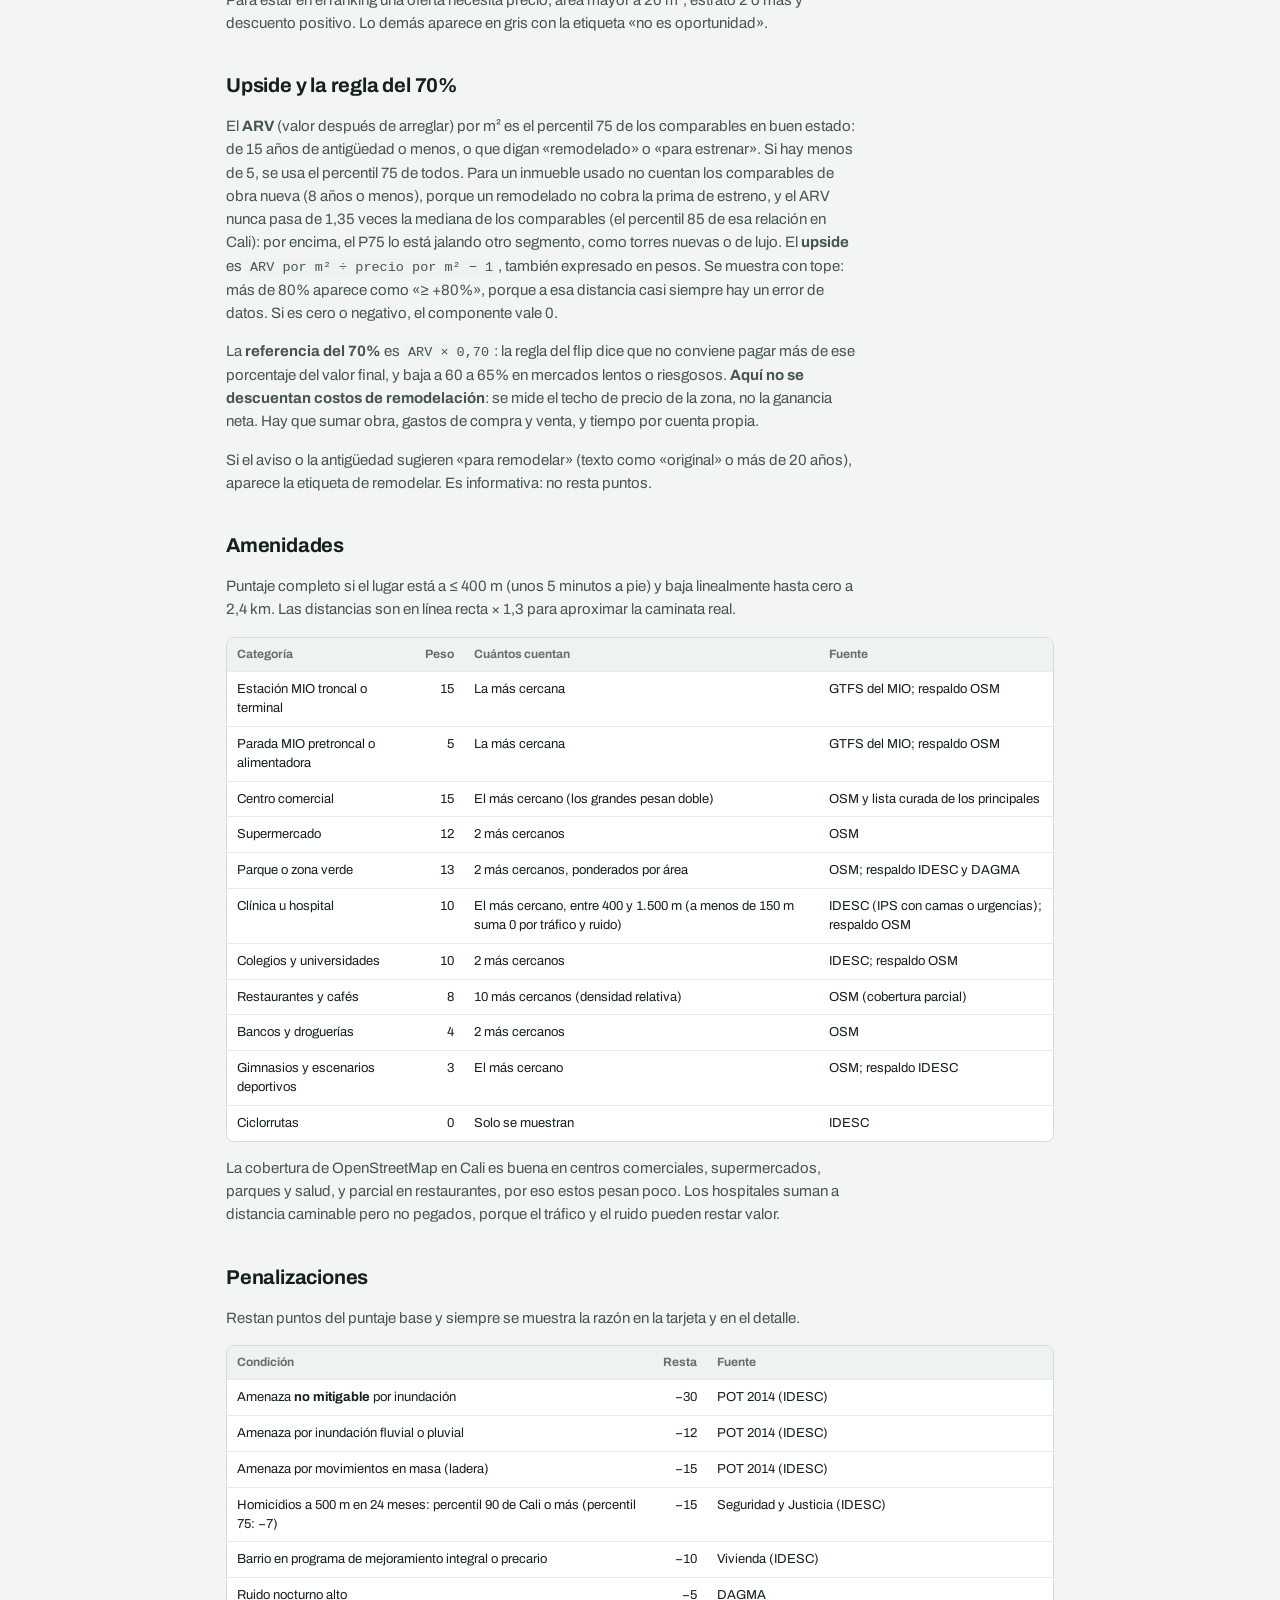
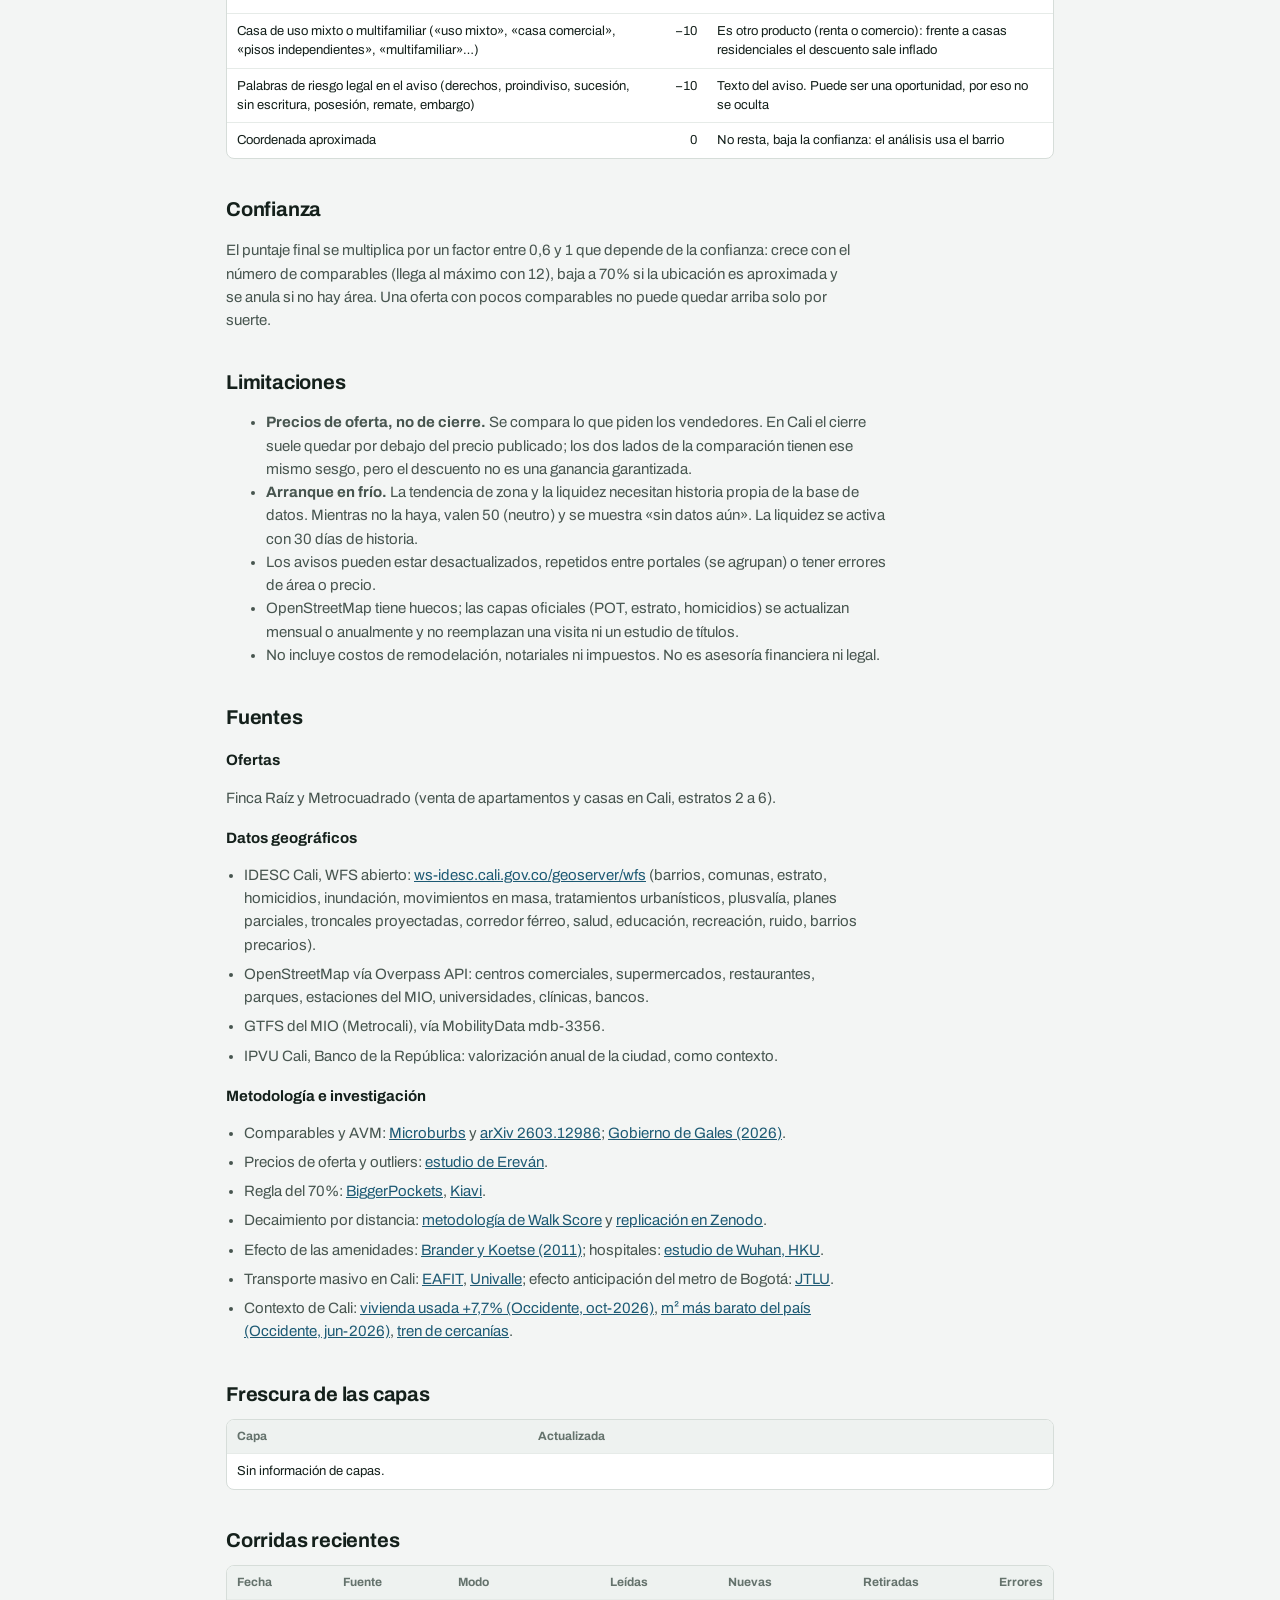
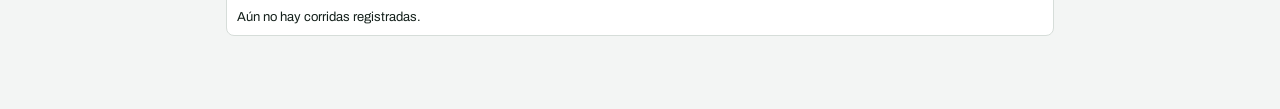
==== commit aaf31a99: "T14: QA con datos reales (pins apilados, saneo de campos, zonas) + UI de T13 Co-Authored-By: Claude " ====
--- a/web/metodologia.html
+++ b/web/metodologia.html
@@ -63,7 +63,7 @@
     <p>Para estar en el ranking una oferta necesita precio, área mayor a 20 m², estrato 2 o más y descuento positivo. Lo demás aparece en gris con la etiqueta &laquo;no es oportunidad&raquo;.</p>
 
     <h2 id="upside">Upside y la regla del 70%</h2>
-    <p>El <strong>ARV</strong> (valor después de arreglar) por m² es el percentil 75 de los comparables en buen estado: de 15 años de antigüedad o menos, o que digan &laquo;remodelado&raquo; o &laquo;para estrenar&raquo;. Si hay menos de 5, se usa el percentil 75 de todos. El <strong>upside</strong> es <code>ARV por m² ÷ precio por m² − 1</code>, también expresado en pesos. Si es cero o negativo, el componente vale 0.</p>
+    <p>El <strong>ARV</strong> (valor después de arreglar) por m² es el percentil 75 de los comparables en buen estado: de 15 años de antigüedad o menos, o que digan &laquo;remodelado&raquo; o &laquo;para estrenar&raquo;. Si hay menos de 5, se usa el percentil 75 de todos. Para un inmueble usado no cuentan los comparables de obra nueva (8 años o menos), porque un remodelado no cobra la prima de estreno, y el ARV nunca pasa de 1,35 veces la mediana de los comparables (el percentil 85 de esa relación en Cali): por encima, el P75 lo está jalando otro segmento, como torres nuevas o de lujo. El <strong>upside</strong> es <code>ARV por m² ÷ precio por m² − 1</code>, también expresado en pesos. Se muestra con tope: más de 80% aparece como &laquo;≥ +80%&raquo;, porque a esa distancia casi siempre hay un error de datos. Si es cero o negativo, el componente vale 0.</p>
     <p>La <strong>referencia del 70%</strong> es <code>ARV × 0,70</code>: la regla del flip dice que no conviene pagar más de ese porcentaje del valor final, y baja a 60 a 65% en mercados lentos o riesgosos. <strong>Aquí no se descuentan costos de remodelación</strong>: se mide el techo de precio de la zona, no la ganancia neta. Hay que sumar obra, gastos de compra y venta, y tiempo por cuenta propia.</p>
     <p>Si el aviso o la antigüedad sugieren &laquo;para remodelar&raquo; (texto como &laquo;original&raquo; o más de 20 años), aparece la etiqueta de remodelar. Es informativa: no resta puntos.</p>
 
@@ -98,6 +98,7 @@
         <tr><td>Homicidios a 500 m en 24 meses: percentil 90 de Cali o más (percentil 75: −7)</td><td class="r">−15</td><td>Seguridad y Justicia (IDESC)</td></tr>
         <tr><td>Barrio en programa de mejoramiento integral o precario</td><td class="r">−10</td><td>Vivienda (IDESC)</td></tr>
         <tr><td>Ruido nocturno alto</td><td class="r">−5</td><td>DAGMA</td></tr>
+        <tr><td>Casa de uso mixto o multifamiliar (&laquo;uso mixto&raquo;, &laquo;casa comercial&raquo;, &laquo;pisos independientes&raquo;, &laquo;multifamiliar&raquo;…)</td><td class="r">−10</td><td>Es otro producto (renta o comercio): frente a casas residenciales el descuento sale inflado</td></tr>
         <tr><td>Palabras de riesgo legal en el aviso (derechos, proindiviso, sucesión, sin escritura, posesión, remate, embargo)</td><td class="r">−10</td><td>Texto del aviso. Puede ser una oportunidad, por eso no se oculta</td></tr>
         <tr><td>Coordenada aproximada</td><td class="r">0</td><td>No resta, baja la confianza: el análisis usa el barrio</td></tr>
       </tbody>
@@ -188,7 +189,7 @@
       var L = meta.layers || {};
       var lk = Object.keys(L).sort();
       $('#layersBody').innerHTML = lk.length ? lk.map(function (k) {
-        return '<tr><td>' + esc(LAYER[k] || k) + '</td><td class="num">' + esc(fmtDay(L[k])) + '</td></tr>';
+        return '<tr><td>' + esc(LAYER[k] || k.replace(/_/g, ' ').replace(/^./, function (c) { return c.toUpperCase(); })) + '</td><td class="num">' + esc(fmtDay(L[k])) + '</td></tr>';
       }).join('') : '<tr><td colspan="2">Sin información de capas.</td></tr>';
 
       var runs = (meta.runs || []).slice().sort(function (a, b) { return String(b.at).localeCompare(String(a.at)); });
--- a/web/styles.css
+++ b/web/styles.css
@@ -534,3 +534,13 @@
   .w-row { grid-template-columns: 1fr 44px; }
   .w-row .w-bar { grid-column: 1 / -1; order: 3; }
 }
+
+/* Popup de ofertas apiladas en un mismo punto */
+.stack-pop { font-size: 12px; color: var(--ink); min-width: 220px; }
+.stack-pop > small { display: block; color: var(--ink-3); margin: 2px 0 6px; }
+.stack-pop ul { list-style: none; margin: 0; padding: 0; max-height: 240px; overflow-y: auto; border-top: 1px solid var(--rule); }
+.stack-pop li a { display: flex; align-items: center; gap: 8px; padding: 6px 2px; border-bottom: 1px solid var(--rule-2); color: inherit; text-decoration: none; }
+.stack-pop li a:hover, .stack-pop li a:focus-visible { background: var(--surface-2); }
+.stack-pop li .num { font-weight: 700; min-width: 56px; }
+.stack-pop li .score { margin-left: auto; }
+.mapboxgl-popup-content { color: var(--ink); background: var(--surface); }
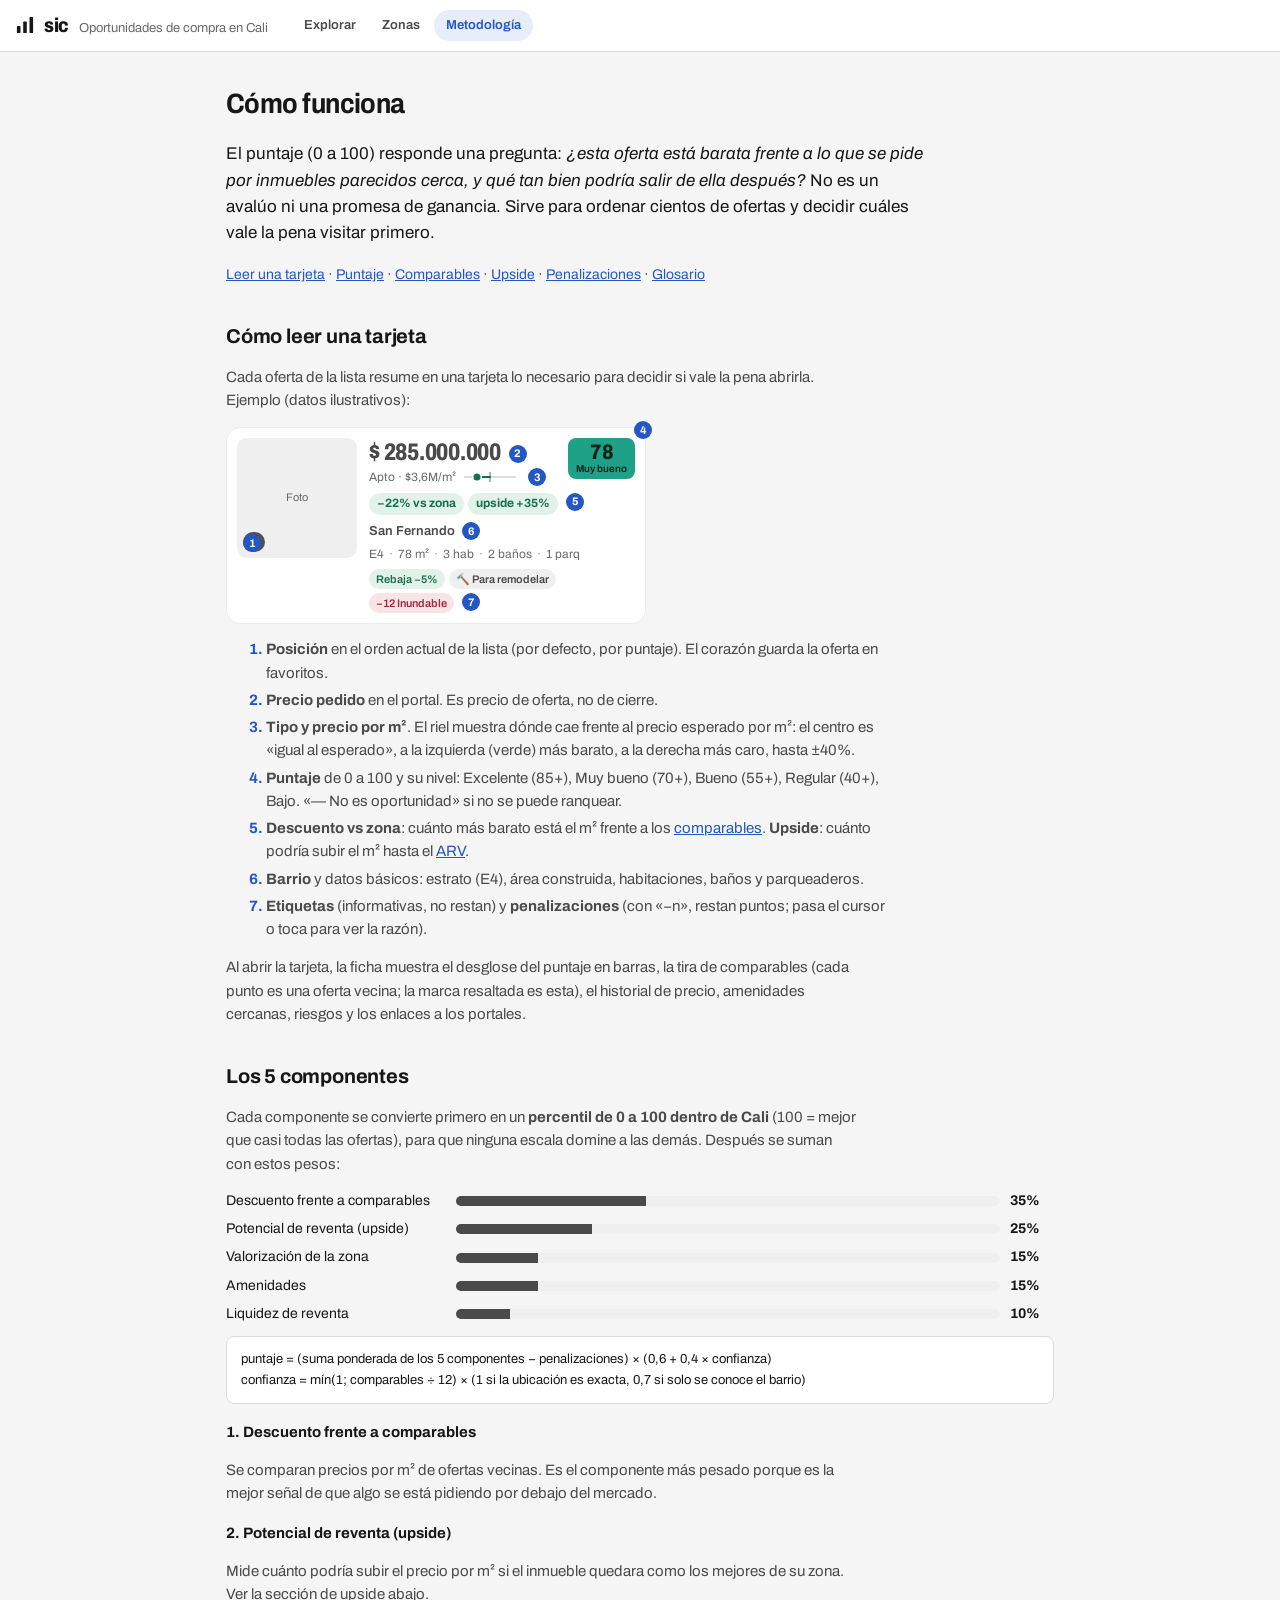
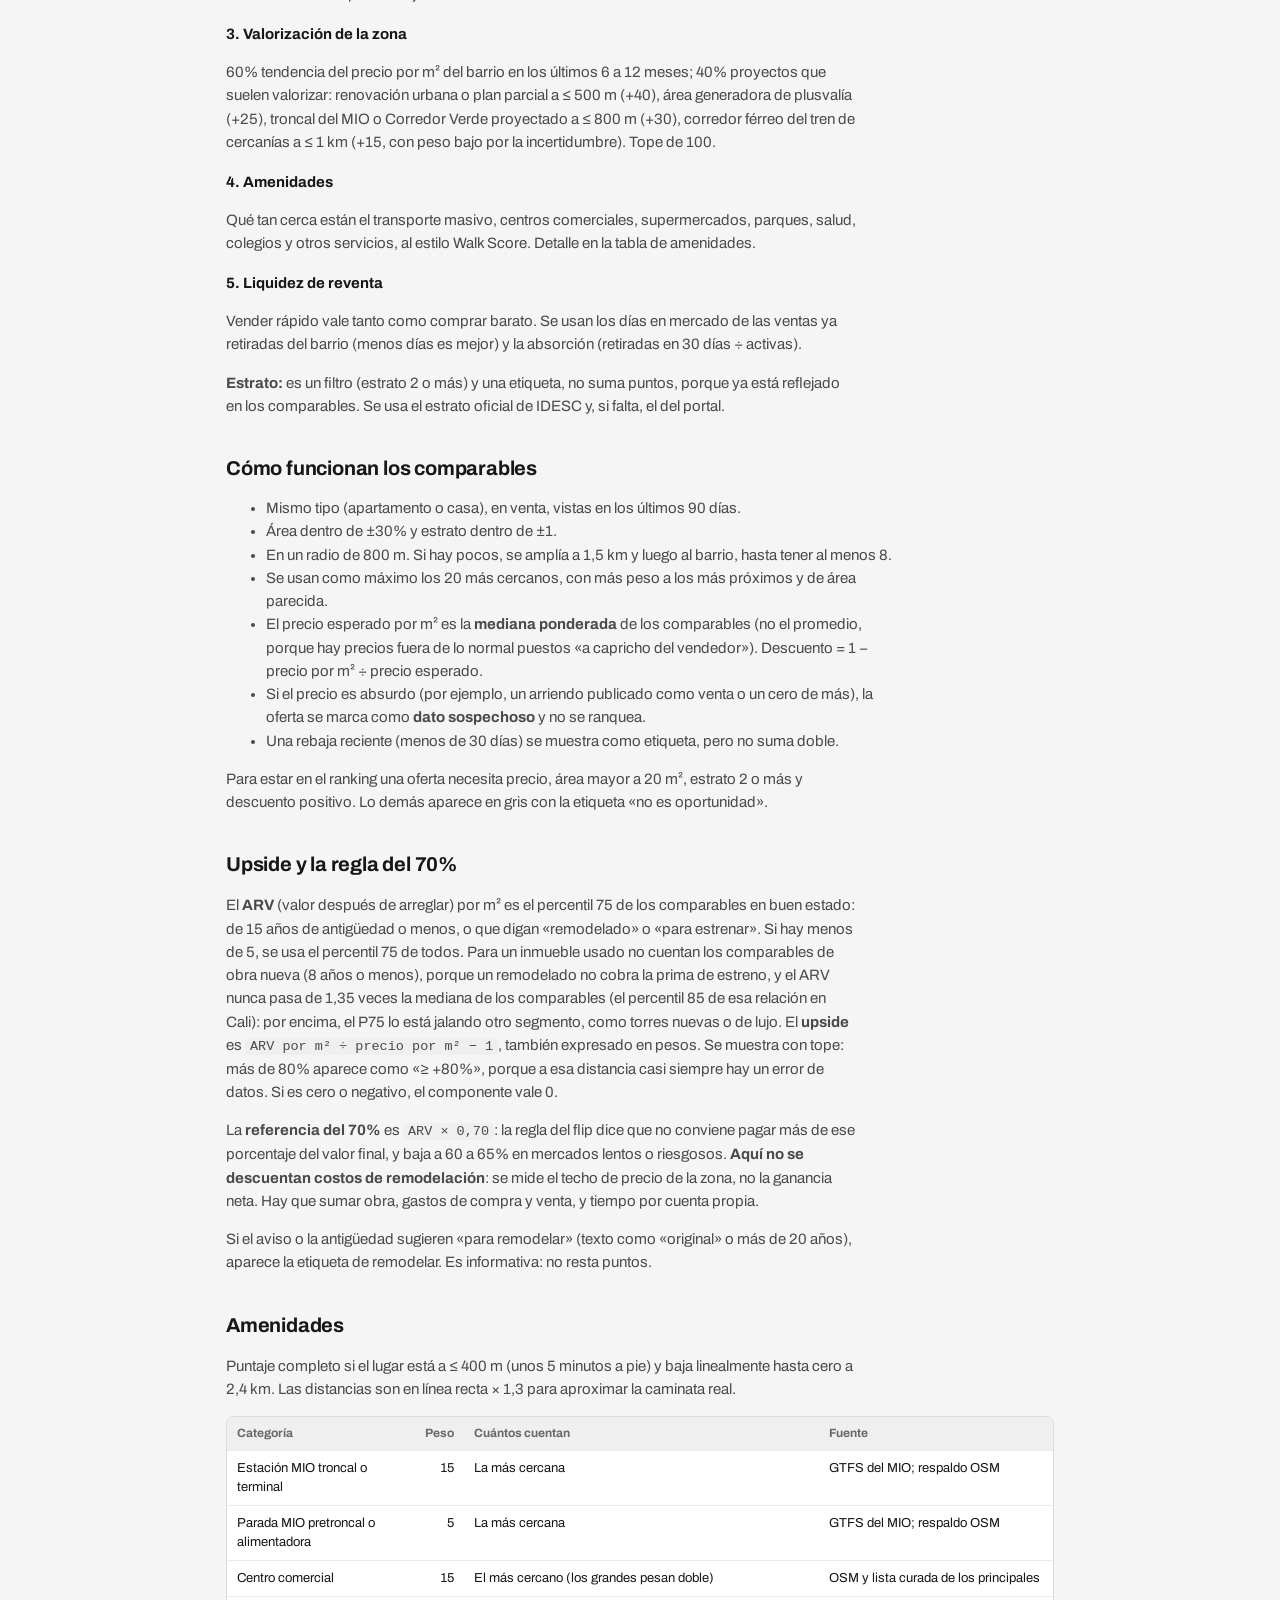
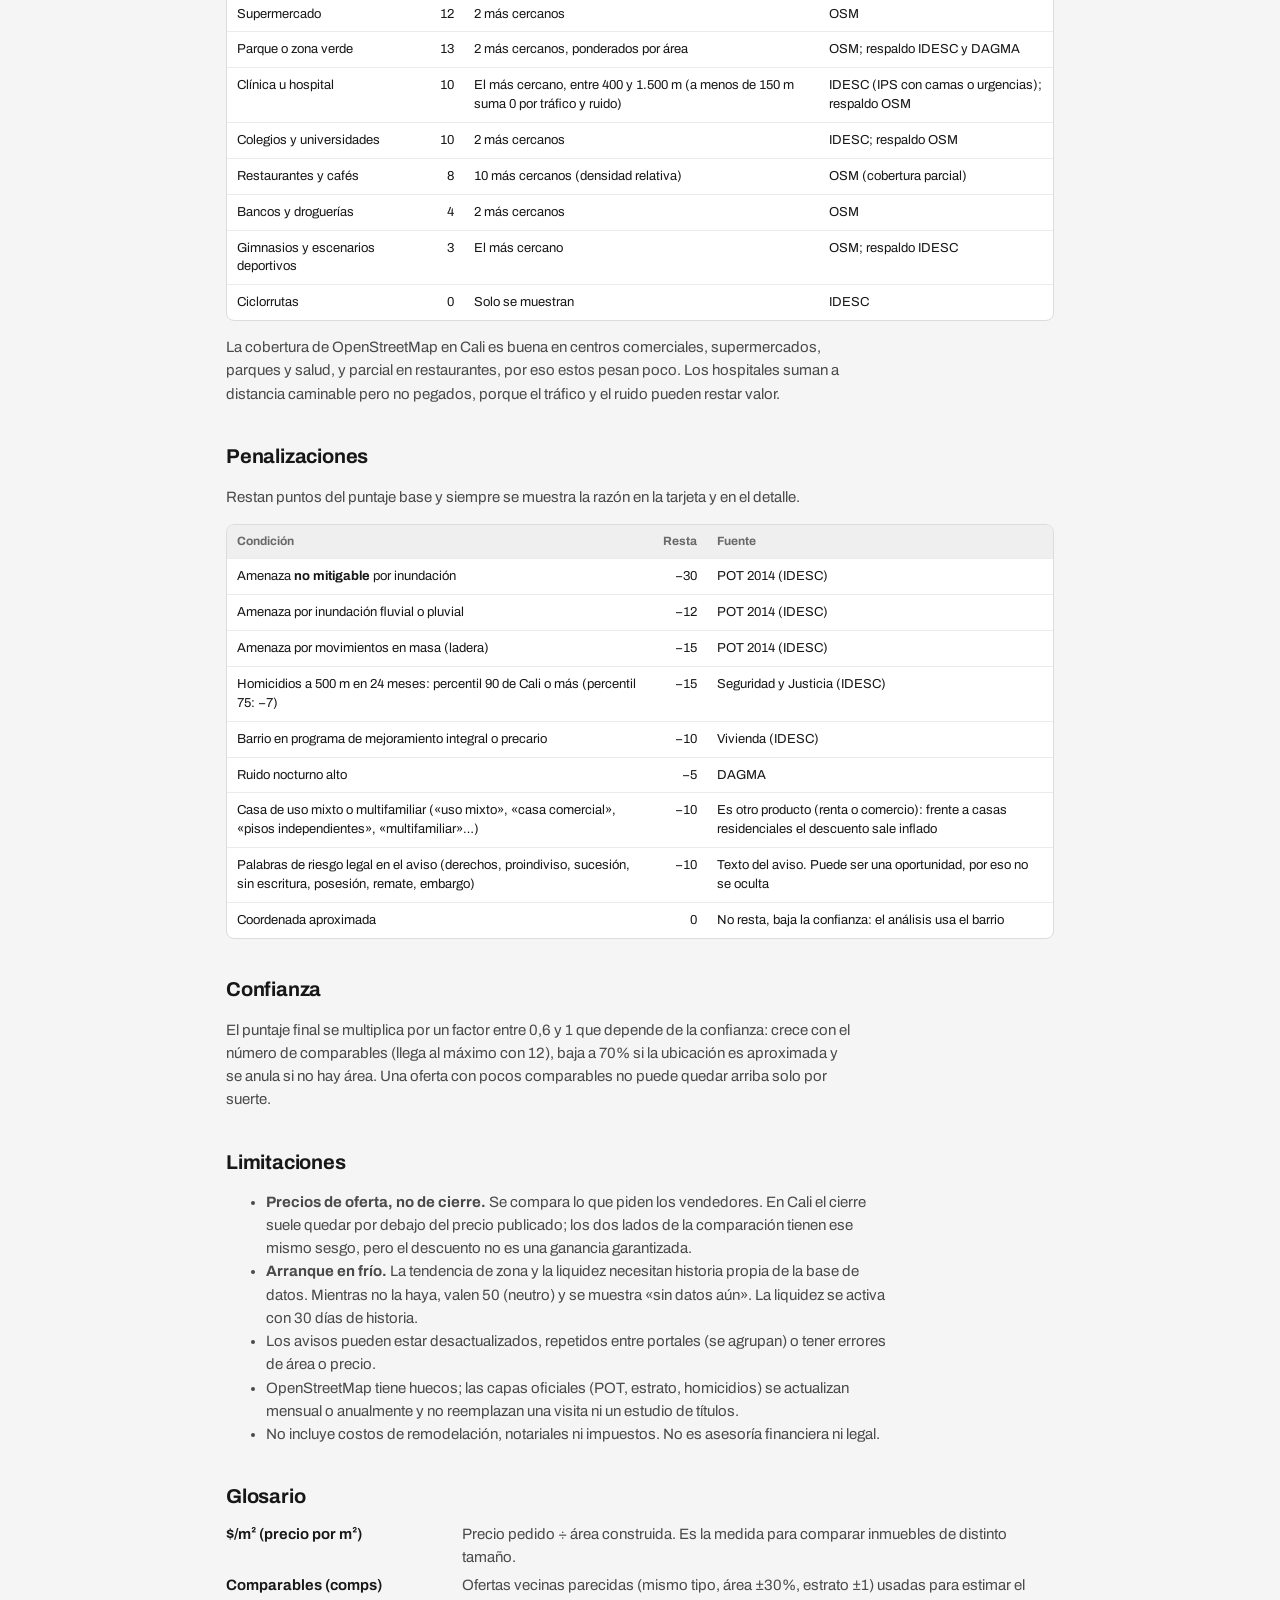
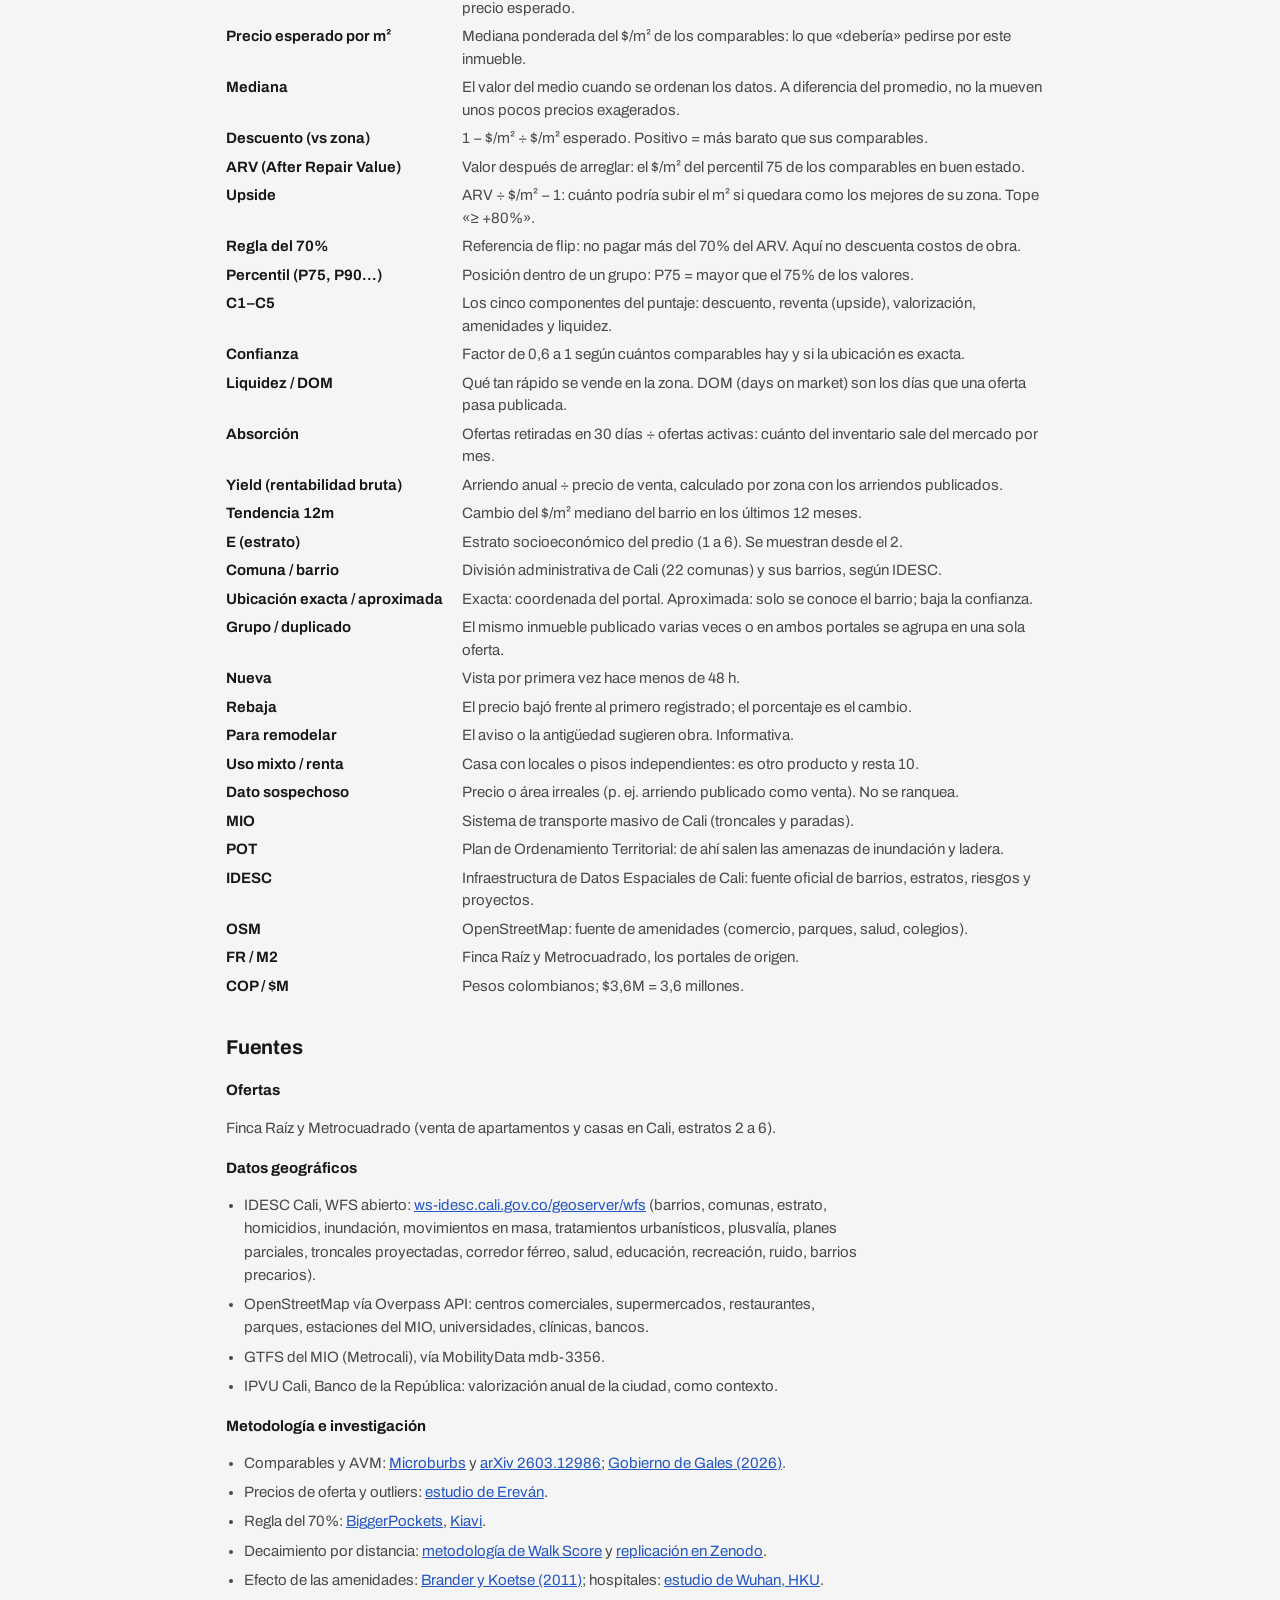
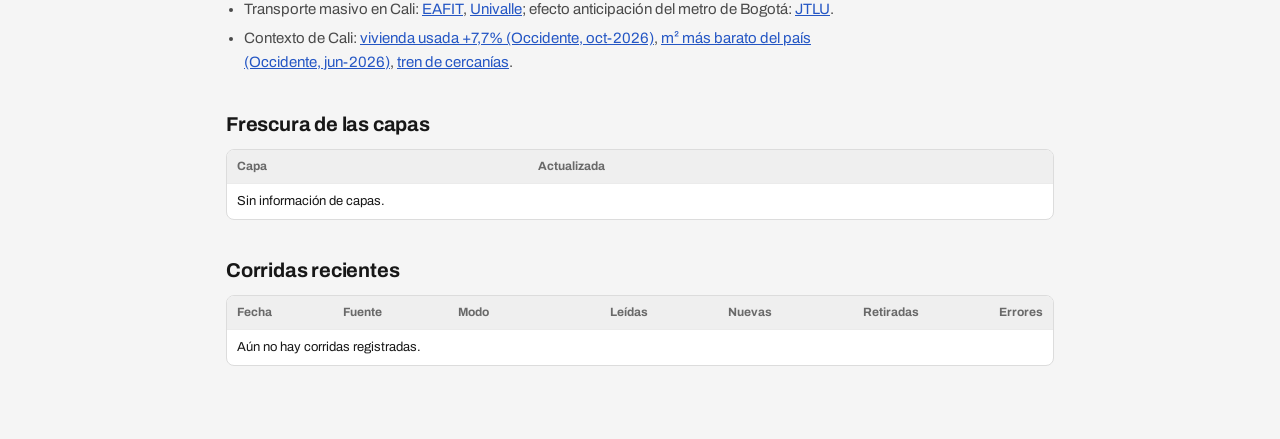
==== commit e70e2bc6: "Metodología: guía para leer la tarjeta y glosario Co-Authored-By: Claude Opus 5.5 <noreply@anthropic" ====
--- a/web/metodologia.html
+++ b/web/metodologia.html
@@ -25,10 +25,37 @@
   </header>
 
   <main class="prose" id="top">
-    <h1>Cómo se calcula el puntaje</h1>
+    <h1>Cómo funciona</h1>
     <p class="lede">El puntaje (0 a 100) responde una pregunta: <em>¿esta oferta está barata frente a lo que se pide por inmuebles parecidos cerca, y qué tan bien podría salir de ella después?</em> No es un avalúo ni una promesa de ganancia. Sirve para ordenar cientos de ofertas y decidir cuáles vale la pena visitar primero.</p>
+    <p class="toc"><a href="#tarjeta">Leer una tarjeta</a> · <a href="#componentes">Puntaje</a> · <a href="#comparables">Comparables</a> · <a href="#upside">Upside</a> · <a href="#penalizaciones">Penalizaciones</a> · <a href="#glosario">Glosario</a></p>
 
     <div class="banner" id="runBanner" role="alert" hidden></div>
+
+    <h2 id="tarjeta">Cómo leer una tarjeta</h2>
+    <p>Cada oferta de la lista resume en una tarjeta lo necesario para decidir si vale la pena abrirla. Ejemplo (datos ilustrativos):</p>
+    <ul class="card-demo" aria-label="Tarjeta de ejemplo">
+      <li class="card"><div class="card-link">
+        <div class="card-photo"><div class="no-photo">Foto</div><span class="rank">1</span><i class="ann" aria-hidden="true">1</i></div>
+        <div class="card-body">
+          <div class="card-row1"><div><div class="price">$ 285.000.000 <i class="ann" aria-hidden="true">2</i></div>
+            <div class="pm">Apto · $3,6M/m² <svg class="viz micro" width="56" height="14" viewBox="0 0 56 14" aria-hidden="true"><line class="v-rail" x1="3" x2="53" y1="7" y2="7"/><line class="v-tick" x1="28" x2="28" y1="2" y2="12"/><line class="v-good-s" x1="28" x2="15" y1="7" y2="7"/><circle class="v-good v-ring" cx="15" cy="7" r="3.5"/></svg><i class="ann" aria-hidden="true">3</i></div></div>
+            <span class="score s3"><b>78</b>Muy bueno</span><i class="ann" aria-hidden="true">4</i></div>
+          <div class="deltas"><span class="dchip">−22% vs zona</span><span class="dchip">upside +35%</span><i class="ann" aria-hidden="true">5</i></div>
+          <div class="br">San Fernando <i class="ann" aria-hidden="true">6</i></div>
+          <div class="meta"><span>E4</span><span>78 m²</span><span>3 hab</span><span>2 baños</span><span>1 parq</span></div>
+          <div class="badges"><span class="tag tag-rebaja">Rebaja −5%</span><span class="tag tag-remodelar">🔨 Para remodelar</span><span class="pen">−12 Inundable</span><i class="ann" aria-hidden="true">7</i></div>
+        </div></div></li>
+    </ul>
+    <ol class="card-key">
+      <li><strong>Posición</strong> en el orden actual de la lista (por defecto, por puntaje). El corazón guarda la oferta en favoritos.</li>
+      <li><strong>Precio pedido</strong> en el portal. Es precio de oferta, no de cierre.</li>
+      <li><strong>Tipo y precio por m²</strong>. El riel muestra dónde cae frente al precio esperado por m²: el centro es «igual al esperado», a la izquierda (verde) más barato, a la derecha más caro, hasta ±40%.</li>
+      <li><strong>Puntaje</strong> de 0 a 100 y su nivel: Excelente (85+), Muy bueno (70+), Bueno (55+), Regular (40+), Bajo. «—  No es oportunidad» si no se puede ranquear.</li>
+      <li><strong>Descuento vs zona</strong>: cuánto más barato está el m² frente a los <a href="#comparables">comparables</a>. <strong>Upside</strong>: cuánto podría subir el m² hasta el <a href="#upside">ARV</a>.</li>
+      <li><strong>Barrio</strong> y datos básicos: estrato (E4), área construida, habitaciones, baños y parqueaderos.</li>
+      <li><strong>Etiquetas</strong> (informativas, no restan) y <strong>penalizaciones</strong> (con «−n», restan puntos; pasa el cursor o toca para ver la razón).</li>
+    </ol>
+    <p>Al abrir la tarjeta, la ficha muestra el desglose del puntaje en barras, la tira de comparables (cada punto es una oferta vecina; la marca resaltada es esta), el historial de precio, amenidades cercanas, riesgos y los enlaces a los portales.</p>
 
     <h2 id="componentes">Los 5 componentes</h2>
     <p>Cada componente se convierte primero en un <strong>percentil de 0 a 100 dentro de Cali</strong> (100 = mejor que casi todas las ofertas), para que ninguna escala domine a las demás. Después se suman con estos pesos:</p>
@@ -115,6 +142,41 @@
       <li>OpenStreetMap tiene huecos; las capas oficiales (POT, estrato, homicidios) se actualizan mensual o anualmente y no reemplazan una visita ni un estudio de títulos.</li>
       <li>No incluye costos de remodelación, notariales ni impuestos. No es asesoría financiera ni legal.</li>
     </ul>
+
+
+    <h2 id="glosario">Glosario</h2>
+    <dl class="gloss">
+      <dt>$/m² (precio por m²)</dt><dd>Precio pedido ÷ área construida. Es la medida para comparar inmuebles de distinto tamaño.</dd>
+      <dt>Comparables (comps)</dt><dd>Ofertas vecinas parecidas (mismo tipo, área ±30%, estrato ±1) usadas para estimar el precio esperado.</dd>
+      <dt>Precio esperado por m²</dt><dd>Mediana ponderada del $/m² de los comparables: lo que «debería» pedirse por este inmueble.</dd>
+      <dt>Mediana</dt><dd>El valor del medio cuando se ordenan los datos. A diferencia del promedio, no la mueven unos pocos precios exagerados.</dd>
+      <dt>Descuento (vs zona)</dt><dd>1 − $/m² ÷ $/m² esperado. Positivo = más barato que sus comparables.</dd>
+      <dt>ARV (After Repair Value)</dt><dd>Valor después de arreglar: el $/m² del percentil 75 de los comparables en buen estado.</dd>
+      <dt>Upside</dt><dd>ARV ÷ $/m² − 1: cuánto podría subir el m² si quedara como los mejores de su zona. Tope «≥ +80%».</dd>
+      <dt>Regla del 70%</dt><dd>Referencia de flip: no pagar más del 70% del ARV. Aquí no descuenta costos de obra.</dd>
+      <dt>Percentil (P75, P90…)</dt><dd>Posición dentro de un grupo: P75 = mayor que el 75% de los valores.</dd>
+      <dt>C1–C5</dt><dd>Los cinco componentes del puntaje: descuento, reventa (upside), valorización, amenidades y liquidez.</dd>
+      <dt>Confianza</dt><dd>Factor de 0,6 a 1 según cuántos comparables hay y si la ubicación es exacta.</dd>
+      <dt>Liquidez / DOM</dt><dd>Qué tan rápido se vende en la zona. DOM (days on market) son los días que una oferta pasa publicada.</dd>
+      <dt>Absorción</dt><dd>Ofertas retiradas en 30 días ÷ ofertas activas: cuánto del inventario sale del mercado por mes.</dd>
+      <dt>Yield (rentabilidad bruta)</dt><dd>Arriendo anual ÷ precio de venta, calculado por zona con los arriendos publicados.</dd>
+      <dt>Tendencia 12m</dt><dd>Cambio del $/m² mediano del barrio en los últimos 12 meses.</dd>
+      <dt>E (estrato)</dt><dd>Estrato socioeconómico del predio (1 a 6). Se muestran desde el 2.</dd>
+      <dt>Comuna / barrio</dt><dd>División administrativa de Cali (22 comunas) y sus barrios, según IDESC.</dd>
+      <dt>Ubicación exacta / aproximada</dt><dd>Exacta: coordenada del portal. Aproximada: solo se conoce el barrio; baja la confianza.</dd>
+      <dt>Grupo / duplicado</dt><dd>El mismo inmueble publicado varias veces o en ambos portales se agrupa en una sola oferta.</dd>
+      <dt>Nueva</dt><dd>Vista por primera vez hace menos de 48 h.</dd>
+      <dt>Rebaja</dt><dd>El precio bajó frente al primero registrado; el porcentaje es el cambio.</dd>
+      <dt>Para remodelar</dt><dd>El aviso o la antigüedad sugieren obra. Informativa.</dd>
+      <dt>Uso mixto / renta</dt><dd>Casa con locales o pisos independientes: es otro producto y resta 10.</dd>
+      <dt>Dato sospechoso</dt><dd>Precio o área irreales (p. ej. arriendo publicado como venta). No se ranquea.</dd>
+      <dt>MIO</dt><dd>Sistema de transporte masivo de Cali (troncales y paradas).</dd>
+      <dt>POT</dt><dd>Plan de Ordenamiento Territorial: de ahí salen las amenazas de inundación y ladera.</dd>
+      <dt>IDESC</dt><dd>Infraestructura de Datos Espaciales de Cali: fuente oficial de barrios, estratos, riesgos y proyectos.</dd>
+      <dt>OSM</dt><dd>OpenStreetMap: fuente de amenidades (comercio, parques, salud, colegios).</dd>
+      <dt>FR / M2</dt><dd>Finca Raíz y Metrocuadrado, los portales de origen.</dd>
+      <dt>COP / $M</dt><dd>Pesos colombianos; $3,6M = 3,6 millones.</dd>
+    </dl>
 
     <h2 id="fuentes">Fuentes</h2>
     <h3>Ofertas</h3>
--- a/web/styles.css
+++ b/web/styles.css
@@ -1,23 +1,29 @@
 /* sic: tokens, layout y componentes. Sin build. */
 :root {
-  --bg: #f3f5f4;
+  /* Neutros: grises puros. El color solo marca jerarquía: acento = acción/selección,
+     verde = señal positiva, rojo/ámbar = riesgo o penalización, viridis = solo puntaje. */
+  --bg: #f5f5f5;
   --surface: #ffffff;
-  --surface-2: #eef2f0;
-  --ink: #14201b;
-  --ink-2: #47554f;
-  --ink-3: #64726c;
-  --rule: #d6ddd9;
-  --rule-2: #e6ebe8;
-  --accent: #1d5a74;
+  --surface-2: #efefef;
+  --ink: #171717;
+  --ink-2: #4a4a4a;
+  --ink-3: #696969;
+  --rule: #dcdcdc;
+  --rule-2: #ebebeb;
+  --accent: #2456c4;
   --accent-ink: #ffffff;
-  --accent-soft: #dcebf1;
+  --accent-soft: #e7edfa;
   --good: #16704f;
+  --good-soft: #e2f2e9;
   --warn: #8a4a00;
   --bad: #a3283a;
   --bad-soft: #f8e3e6;
   --warn-soft: #f6ead8;
-  --focus: #1d5a74;
-  --shadow: 0 1px 2px rgba(20, 32, 27, .08), 0 12px 32px -16px rgba(20, 32, 27, .35);
+  --focus: #2456c4;
+  --heart: var(--accent);
+  --scrim: rgba(0, 0, 0, .42);
+  --shadow: 0 1px 2px rgba(0, 0, 0, .06), 0 12px 32px -16px rgba(0, 0, 0, .28);
+  --shadow-lg: 0 2px 6px rgba(0, 0, 0, .08), 0 24px 56px -20px rgba(0, 0, 0, .38);
 
   /* Escala de puntaje: viridis (secuencial, segura para daltonismo). */
   --s0: #46327e; --s0-ink: #ffffff;
@@ -25,37 +31,50 @@
   --s2: #277f8e; --s2-ink: #ffffff;
   --s3: #1fa187; --s3-ink: #06231a;
   --s4: #a0da39; --s4-ink: #14200a;
-  --sn: #b3bcb8; --sn-ink: #1b2521;
-
+  --sn: #b8b8b8; --sn-ink: #1a1a1a;
+
+  /* Tipografía y espaciado */
   --font: 'Archivo', ui-sans-serif, system-ui, -apple-system, 'Segoe UI', sans-serif;
+  --fs-xs: 11px; --fs-sm: 12px; --fs: 14px; --fs-md: 15px; --fs-lg: 17px;
+  --sp-1: 4px; --sp-2: 8px; --sp-3: 12px; --sp-4: 16px; --sp-5: 24px;
+  --r1: 4px; --r2: 8px; --r3: 14px; --r4: 18px;
   --list-w: 420px;
   --detail-w: 560px;
-  --r1: 4px;
-  --r2: 8px;
-  --r3: 14px;
+
+  /* Movimiento */
+  --ease-out: cubic-bezier(0.23, 1, 0.32, 1);
+  --ease-drawer: cubic-bezier(0.32, 0.72, 0, 1);
+  --t-press: 140ms;
+  --t-ui: 220ms;
+  --t-drawer: 380ms;
+  --rise: 8px;
+  --press: .97;
   color-scheme: light dark;
 }
 @media (prefers-color-scheme: dark) {
   :root {
-    --bg: #0e1412;
-    --surface: #161e1b;
-    --surface-2: #1d2724;
-    --ink: #e4ebe8;
-    --ink-2: #b2beb9;
-    --ink-3: #8f9c97;
-    --rule: #2b3632;
-    --rule-2: #222c29;
-    --accent: #7fc3dd;
-    --accent-ink: #0e1412;
-    --accent-soft: #1b3440;
+    --bg: #111111;
+    --surface: #1a1a1a;
+    --surface-2: #252525;
+    --ink: #ececec;
+    --ink-2: #b9b9b9;
+    --ink-3: #959595;
+    --rule: #333333;
+    --rule-2: #272727;
+    --accent: #8fb3ff;
+    --accent-ink: #111111;
+    --accent-soft: #1d2a45;
     --good: #5fd3a0;
+    --good-soft: #17322a;
     --warn: #f0b765;
     --bad: #ff8d97;
     --bad-soft: #3a1f24;
     --warn-soft: #3a2d1a;
-    --focus: #7fc3dd;
+    --focus: #8fb3ff;
+    --scrim: rgba(0, 0, 0, .55);
     --shadow: 0 1px 2px rgba(0, 0, 0, .4), 0 16px 40px -16px rgba(0, 0, 0, .7);
-    --sn: #56625d; --sn-ink: #eef3f1;
+    --shadow-lg: 0 2px 6px rgba(0, 0, 0, .4), 0 24px 56px -16px rgba(0, 0, 0, .8);
+    --sn: #5a5a5a; --sn-ink: #f0f0f0;
   }
 }
 
@@ -63,7 +82,7 @@
 html, body { margin: 0; height: 100%; }
 body {
   font-family: var(--font);
-  font-size: 14px;
+  font-size: var(--fs);
   line-height: 1.45;
   color: var(--ink);
   background: var(--bg);
@@ -73,6 +92,7 @@
   grid-template-columns: minmax(0, 1fr);
   overflow: hidden;
   -webkit-font-smoothing: antialiased;
+  -webkit-tap-highlight-color: transparent;
 }
 button, input, select { font: inherit; color: inherit; }
 a { color: var(--accent); }
@@ -82,160 +102,224 @@
 .skip:focus { left: 8px; }
 .visually-hidden { position: absolute !important; width: 1px; height: 1px; overflow: hidden; clip: rect(0 0 0 0); white-space: nowrap; }
 
-/* ---------- Top ---------- */
+/* Respuesta al presionar: solo transform, rápida. */
+.btn, .chip, .fbtn, .icon-btn, .fav, .preset, .seg button, .seg-m button, .layers-btn, .nav a, .card-link, .fsec-x {
+  transition: transform var(--t-press) var(--ease-out);
+}
+.btn:active, .chip:active, .fbtn:active, .icon-btn:active, .fav:active, .preset:active, .seg button:active,
+.seg-m button:active, .layers-btn:active, .nav a:active, .card-link:active, .fsec-x:active { transform: scale(var(--press)); }
+
+/* ---------- Cabecera ---------- */
 .top {
-  display: flex; align-items: center; gap: 16px;
-  padding: 10px 16px 6px;
+  display: flex; align-items: center; gap: var(--sp-4);
+  padding: 10px var(--sp-4);
   background: var(--surface);
 }
 .brand { display: flex; align-items: baseline; gap: 10px; color: var(--ink); text-decoration: none; min-width: 0; }
-.brand-mark { width: 18px; height: 18px; fill: var(--accent); align-self: center; }
+.brand-mark { width: 18px; height: 18px; fill: var(--ink); align-self: center; }
 .brand-name { font-weight: 800; font-size: 20px; letter-spacing: -.02em; font-stretch: 85%; }
 .brand-sub { color: var(--ink-3); font-size: 13px; white-space: nowrap; overflow: hidden; text-overflow: ellipsis; }
 .fixture {
-  margin: 0; font-size: 12px; font-weight: 600; padding: 2px 8px; border-radius: 99px;
+  margin: 0; font-size: var(--fs-sm); font-weight: 600; padding: 2px 8px; border-radius: 99px;
   background: var(--warn-soft); color: var(--warn);
 }
-.updated { margin: 0 0 0 auto; font-size: 12px; color: var(--ink-3); white-space: nowrap; }
-
-/* ---------- Filtros ---------- */
-.filters { background: var(--surface); border-bottom: 1px solid var(--rule); padding: 4px 16px 10px; }
-.chips { display: flex; flex-wrap: wrap; gap: 6px; align-items: center; }
+.updated { margin: 0 0 0 auto; font-size: var(--fs-sm); color: var(--ink-3); white-space: nowrap; }
+.nav { display: flex; gap: 2px; margin-left: 8px; }
+.nav a { padding: 6px 12px; border-radius: 99px; color: var(--ink-2); text-decoration: none; font-size: 13px; font-weight: 600; white-space: nowrap; }
+.nav a[aria-current="page"] { background: var(--accent-soft); color: var(--accent); }
+.runwarn { font-size: var(--fs-sm); font-weight: 600; padding: 2px 8px; border-radius: 99px; background: var(--bad-soft); color: var(--bad); text-decoration: none; white-space: nowrap; }
+.runwarn[hidden] { display: none; }
+.top .updated { margin-left: auto; }
+.top .nav + .fixture, .top .nav + .runwarn { margin-left: auto; }
+
+/* ---------- Barra de filtros ---------- */
+.toolbar {
+  display: flex; align-items: center; gap: var(--sp-2); min-width: 0;
+  padding: 0 var(--sp-4) 10px; background: var(--surface); border-bottom: 1px solid var(--rule);
+}
+.fbtn {
+  flex: none; display: inline-flex; align-items: center; gap: 8px;
+  height: 36px; padding: 0 14px 0 12px; border-radius: 99px;
+  border: 1px solid var(--ink); background: var(--ink); color: var(--bg);
+  font-size: 13px; font-weight: 700; cursor: pointer;
+}
+.fbtn svg { width: 16px; height: 16px; stroke: currentColor; stroke-width: 1.8; fill: none; stroke-linecap: round; }
+.fbtn-n {
+  min-width: 20px; height: 20px; padding: 0 6px; border-radius: 99px; display: grid; place-items: center;
+  background: var(--bg); color: var(--ink); font-size: var(--fs-xs); font-variant-numeric: tabular-nums;
+}
+.fbtn-n[hidden] { display: none; }
+.chips { display: flex; gap: 6px; align-items: center; min-width: 0; overflow-x: auto; scrollbar-width: none; padding: 2px; margin: -2px; }
+.chips::-webkit-scrollbar { display: none; }
 .chip {
-  display: inline-flex; align-items: center; gap: 6px;
+  flex: none; display: inline-flex; align-items: center; gap: 6px;
   height: 32px; padding: 0 12px;
   border: 1px solid var(--rule); border-radius: 99px;
   background: var(--surface); color: var(--ink);
   font-size: 13px; font-weight: 500; white-space: nowrap; cursor: pointer;
 }
-.chip:hover { border-color: var(--ink-3); }
-.chip[aria-expanded="true"] { border-color: var(--ink); }
-.chip.on { background: var(--ink); border-color: var(--ink); color: var(--bg); }
-.chip.on .chip-caret { opacity: .8; }
-.chip-caret { width: 10px; height: 10px; stroke: currentColor; fill: none; stroke-width: 1.6; opacity: .55; }
-.chip-sep { width: 1px; height: 20px; background: var(--rule); margin: 0 4px; }
-.chip-clear { border-style: dashed; color: var(--ink-2); }
-.chip-clear[hidden] { display: none; }
-
-/* ---------- Popover de filtro ---------- */
-.popover {
-  position: fixed; z-index: 50;
-  width: 320px; max-width: calc(100vw - 16px);
+.chip svg { width: 10px; height: 10px; stroke: currentColor; fill: none; stroke-width: 1.6; opacity: .7; }
+.chip.on { background: var(--accent-soft); border-color: transparent; color: var(--accent); font-weight: 600; }
+.chip-fav svg { width: 15px; height: 15px; stroke-width: 1.7; opacity: 1; }
+.chip-fav.on { background: var(--accent-soft); color: var(--accent); }
+.chip-fav.on svg { fill: currentColor; }
+.chip-clear { border-color: transparent; background: transparent; color: var(--ink-2); text-decoration: underline; text-underline-offset: 3px; }
+
+/* ---------- Panel de filtros ---------- */
+.fpanel {
+  position: fixed; z-index: 50; left: var(--sp-4); top: var(--fp-top, 110px);
+  width: 420px; max-width: calc(100vw - 32px); max-height: calc(100dvh - var(--fp-top, 110px) - 16px);
+  display: flex; flex-direction: column;
   background: var(--surface); color: var(--ink);
-  border: 1px solid var(--rule); border-radius: var(--r3);
-  box-shadow: var(--shadow);
-  padding: 14px;
-}
-.pop-title { margin: 0 0 10px; font-size: 13px; font-weight: 700; }
-.pop-hint { margin: 8px 0 0; font-size: 12px; color: var(--ink-3); }
+  border: 1px solid var(--rule); border-radius: var(--r3); box-shadow: var(--shadow-lg);
+  transform-origin: top left;
+  opacity: 0; transform: translateY(-6px) scale(.98); visibility: hidden;
+  transition: opacity var(--t-ui) var(--ease-out), transform var(--t-ui) var(--ease-out), visibility 0s linear var(--t-ui);
+}
+.fpanel.open { opacity: 1; transform: none; visibility: visible; transition: opacity var(--t-ui) var(--ease-out), transform var(--t-ui) var(--ease-out), visibility 0s; }
+.fp-head { display: flex; align-items: center; justify-content: space-between; padding: 10px 12px 10px 18px; border-bottom: 1px solid var(--rule-2); }
+.fp-head h2 { margin: 0; font-size: var(--fs-md); font-weight: 700; }
+.fp-head .icon-btn { width: 32px; height: 32px; }
+.fp-body { overflow-y: auto; overscroll-behavior: contain; min-height: 0; flex: 1; padding: 4px 18px 8px; }
+.fp-foot { display: flex; justify-content: space-between; gap: 8px; padding: 12px 18px; border-top: 1px solid var(--rule-2); }
+.fp-foot .btn-primary { flex: 1; max-width: 220px; }
+.fsec { padding: 14px 0; }
+.fsec + .fsec { border-top: 1px solid var(--rule-2); }
+.fsec-h { display: flex; align-items: center; justify-content: space-between; gap: 8px; margin-bottom: 10px; min-height: 24px; }
+.fsec-h h3 { margin: 0; font-size: 13px; font-weight: 700; }
+.fsec.on .fsec-h h3::after { content: ""; display: inline-block; width: 6px; height: 6px; margin-left: 6px; border-radius: 50%; background: var(--accent); vertical-align: middle; }
+.fsec-x { border: 0; background: none; padding: 2px 4px; font-size: var(--fs-sm); color: var(--ink-3); text-decoration: underline; text-underline-offset: 3px; cursor: pointer; visibility: hidden; }
+.fsec.on .fsec-x { visibility: visible; }
+.fsec[data-sec="estrato"] .checks, .fsec[data-sec="tipo"] .checks, .fsec[data-sec="_t"] .checks { grid-template-columns: repeat(auto-fill, minmax(120px, 1fr)); }
+.fsec[data-sec="tipo"] .checks, .fsec[data-sec="_t"] .checks { grid-template-columns: repeat(auto-fill, minmax(170px, 1fr)); }
+.pop-hint { margin: 8px 0 0; font-size: var(--fs-sm); color: var(--ink-3); }
 .range { display: grid; grid-template-columns: 1fr auto 1fr; gap: 8px; align-items: end; }
-.range label, .field { display: grid; gap: 4px; font-size: 12px; color: var(--ink-3); }
+.range label, .field { display: grid; gap: 4px; font-size: var(--fs-sm); color: var(--ink-3); }
 .range-dash { padding-bottom: 9px; color: var(--ink-3); }
 .input-unit { position: relative; display: flex; align-items: center; }
 .input-unit input { width: 100%; padding-right: 44px; }
-.input-unit span { position: absolute; right: 10px; font-size: 12px; color: var(--ink-3); pointer-events: none; }
+.input-unit span { position: absolute; right: 10px; font-size: var(--fs-sm); color: var(--ink-3); pointer-events: none; }
 input[type="number"], input[type="search"], select {
   height: 36px; padding: 0 10px; border: 1px solid var(--rule); border-radius: var(--r2);
-  background: var(--surface); font-variant-numeric: tabular-nums;
+  background: var(--surface); font-variant-numeric: tabular-nums; min-width: 0;
 }
 input[type="number"] { -moz-appearance: textfield; appearance: textfield; }
 input[type="number"]::-webkit-inner-spin-button, input[type="number"]::-webkit-outer-spin-button { -webkit-appearance: none; margin: 0; }
 .presets { display: flex; flex-wrap: wrap; gap: 6px; margin-top: 10px; }
 .preset {
-  height: 28px; padding: 0 10px; border-radius: 99px; border: 1px solid var(--rule);
-  background: var(--surface-2); font-size: 12px; cursor: pointer;
-}
-.preset[aria-pressed="true"] { background: var(--accent); border-color: var(--accent); color: var(--accent-ink); }
-.seg { display: flex; border: 1px solid var(--rule); border-radius: var(--r2); overflow: hidden; }
-.seg button { flex: 1; height: 36px; border: 0; background: var(--surface); cursor: pointer; font-variant-numeric: tabular-nums; }
-.seg button + button { border-left: 1px solid var(--rule); }
-.seg button[aria-pressed="true"] { background: var(--ink); color: var(--bg); font-weight: 600; }
+  height: 30px; padding: 0 12px; border-radius: 99px; border: 1px solid var(--rule);
+  background: var(--surface); font-size: var(--fs-sm); cursor: pointer;
+}
+.preset[aria-pressed="true"] { background: var(--ink); border-color: var(--ink); color: var(--bg); }
+.seg { display: flex; padding: 3px; gap: 3px; background: var(--surface-2); border-radius: var(--r2); }
+.seg button { flex: 1; height: 32px; border: 0; border-radius: 6px; background: transparent; cursor: pointer; font-size: 13px; font-variant-numeric: tabular-nums; white-space: nowrap; }
+.seg button[aria-pressed="true"] { background: var(--surface); color: var(--ink); font-weight: 700; box-shadow: 0 1px 2px rgba(0, 0, 0, .12); }
 .slider-row { display: flex; align-items: center; gap: 12px; }
-.slider-row input[type="range"] { flex: 1; accent-color: var(--accent); }
+.slider-row input[type="range"] { flex: 1; min-width: 0; accent-color: var(--accent); }
 .slider-row output { min-width: 56px; text-align: right; font-weight: 700; font-variant-numeric: tabular-nums; }
 .checks { display: grid; gap: 2px; }
-.check { display: flex; gap: 8px; align-items: center; padding: 6px 4px; border-radius: var(--r1); cursor: pointer; }
-.check:hover { background: var(--surface-2); }
-.check input { accent-color: var(--accent); width: 16px; height: 16px; margin: 0; }
+.check { display: flex; gap: 8px; align-items: center; padding: 7px 6px; border-radius: var(--r1); cursor: pointer; min-width: 0; }
+.check input { accent-color: var(--accent); width: 16px; height: 16px; margin: 0; flex: none; }
 .check small { margin-left: auto; color: var(--ink-3); font-variant-numeric: tabular-nums; }
-.zona-list { max-height: 300px; overflow: auto; margin-top: 8px; border-top: 1px solid var(--rule-2); padding-top: 6px; }
+.zona-list { max-height: 240px; overflow: auto; overscroll-behavior: contain; margin-top: 8px; border: 1px solid var(--rule-2); border-radius: var(--r2); padding: 4px; }
 .zona-group { font-weight: 700; }
 .zona-br { padding-left: 28px; }
 .zona-br span { overflow: hidden; text-overflow: ellipsis; white-space: nowrap; min-width: 0; }
-.pop-actions { display: flex; justify-content: space-between; gap: 8px; margin-top: 14px; }
 .btn {
-  height: 36px; padding: 0 14px; border-radius: var(--r2); border: 1px solid var(--rule);
+  height: 38px; padding: 0 16px; border-radius: var(--r2); border: 1px solid var(--rule);
   background: var(--surface); cursor: pointer; font-weight: 600; font-size: 13px;
   display: inline-flex; align-items: center; justify-content: center; gap: 6px; text-decoration: none; color: var(--ink);
 }
 .btn-primary { background: var(--ink); border-color: var(--ink); color: var(--bg); }
 .btn-ghost { border-color: transparent; background: transparent; color: var(--ink-2); }
 
+/* Velo (solo móvil) */
+.scrim {
+  position: fixed; inset: 0; z-index: 55; background: var(--scrim);
+  opacity: 0; visibility: hidden; display: none;
+  transition: opacity var(--t-drawer) var(--ease-drawer), visibility 0s linear var(--t-drawer);
+}
+
 /* ---------- Layout explorar ---------- */
 .explore {
-  position: relative; min-height: 0;
+  position: relative; min-height: 0; overflow: hidden;
   display: grid; grid-template-columns: var(--list-w) minmax(0, 1fr);
 }
 .sheet { display: flex; flex-direction: column; min-height: 0; background: var(--bg); border-right: 1px solid var(--rule); }
 .sheet-handle { display: none; }
 .list-head {
   display: flex; align-items: center; justify-content: space-between; gap: 12px;
-  padding: 10px 16px; border-bottom: 1px solid var(--rule-2);
+  padding: 10px var(--sp-4);
 }
 .count { margin: 0; font-size: 13px; color: var(--ink-2); }
 .count b { color: var(--ink); font-weight: 700; font-variant-numeric: tabular-nums; }
-.sort { display: flex; align-items: center; gap: 8px; font-size: 12px; color: var(--ink-3); }
-.sort select { height: 30px; font-size: 13px; color: var(--ink); }
+.sort { display: flex; align-items: center; gap: 8px; font-size: var(--fs-sm); color: var(--ink-3); }
+.sort select { height: 32px; font-size: 13px; color: var(--ink); border-radius: 99px; padding: 0 10px; }
 .list-scroll { overflow-y: auto; min-height: 0; flex: 1; overscroll-behavior: contain; }
-.list { list-style: none; margin: 0; padding: 8px 8px 16px; }
+.list { list-style: none; margin: 0; padding: 0 var(--sp-2) var(--sp-4); }
 .list:focus { outline: none; }
 .sentinel { height: 1px; }
 
 /* ---------- Tarjeta ---------- */
-.card { position: relative; border-radius: var(--r2); }
-.card + .card { margin-top: 2px; }
+.card { position: relative; }
+.card + .card { margin-top: 6px; }
+.card.in {
+  transition: opacity 300ms var(--ease-out), transform 300ms var(--ease-out);
+  transition-delay: calc(var(--i, 0) * 40ms);
+}
+@starting-style { .card.in { opacity: 0; transform: translateY(var(--rise)); } }
 .card-link {
-  display: grid; grid-template-columns: 132px minmax(0, 1fr); gap: 12px;
-  padding: 8px; border-radius: var(--r2);
-  color: inherit; text-decoration: none;
-  border: 1px solid transparent;
-}
-.card-link:hover, .card.hot .card-link { background: var(--surface); border-color: var(--rule); }
-.card.hot .card-link { border-color: var(--accent); box-shadow: inset 3px 0 0 var(--accent); }
-.card.current .card-link { background: var(--accent-soft); border-color: var(--accent); }
+  display: grid; grid-template-columns: 120px minmax(0, 1fr); gap: var(--sp-3);
+  padding: 10px; border-radius: var(--r3);
+  background: var(--surface); color: inherit; text-decoration: none;
+  border: 1px solid var(--rule-2);
+}
+.card.hot .card-link { border-color: var(--accent); }
+.card.current .card-link { border-color: var(--accent); box-shadow: inset 0 0 0 1px var(--accent); }
 .card-photo {
-  position: relative; width: 132px; height: 112px; border-radius: 6px; overflow: hidden;
-  background: var(--surface-2);
+  position: relative; width: 120px; aspect-ratio: 1; border-radius: 10px; overflow: hidden;
+  background: var(--surface-2); align-self: start;
 }
 .card-photo img { width: 100%; height: 100%; object-fit: cover; display: block; }
 .no-photo {
   width: 100%; height: 100%; display: grid; place-items: center; text-align: center;
-  font-size: 11px; color: var(--ink-3);
+  font-size: var(--fs-xs); color: var(--ink-3);
   background: repeating-linear-gradient(135deg, var(--surface-2) 0 6px, transparent 6px 12px);
 }
 .rank {
-  position: absolute; left: 4px; top: 4px; min-width: 22px; height: 20px; padding: 0 5px;
-  border-radius: 4px; background: rgba(10, 16, 14, .72); color: #fff;
-  font-size: 11px; font-weight: 700; display: grid; place-items: center; font-variant-numeric: tabular-nums;
-}
-.card-body { min-width: 0; display: flex; flex-direction: column; gap: 3px; }
+  position: absolute; left: 6px; bottom: 6px; min-width: 22px; height: 20px; padding: 0 6px;
+  border-radius: 99px; background: rgba(0, 0, 0, .66); color: #fff;
+  font-size: var(--fs-xs); font-weight: 700; display: grid; place-items: center; font-variant-numeric: tabular-nums;
+}
+.card-body { min-width: 0; display: flex; flex-direction: column; gap: 4px; }
 .card-row1 { display: flex; align-items: flex-start; gap: 8px; }
-.price { font-weight: 800; font-size: 22px; line-height: 1.05; font-stretch: 78%; letter-spacing: -.01em; }
-.pm { font-size: 12px; color: var(--ink-3); margin-top: 1px; }
+.price { font-weight: 800; font-size: 24px; line-height: 1; font-stretch: 78%; letter-spacing: -.01em; padding: 2px 0 4px; }
+.pm { font-size: var(--fs-sm); color: var(--ink-3); display: flex; align-items: center; gap: 6px; white-space: nowrap; }
 .card-row1 .score { margin-left: auto; }
-.deltas { display: flex; gap: 10px; font-size: 13px; font-weight: 600; }
+.card .score {
+  flex-direction: column; align-items: center; justify-content: center; gap: 0;
+  height: auto; min-width: 52px; padding: 4px 8px 5px; border-radius: var(--r2); line-height: 1.1;
+  font-size: 10px; font-weight: 600;
+}
+.card .score b { font-size: 21px; line-height: 1; }
+.deltas { display: flex; flex-wrap: wrap; gap: 4px; margin: 2px 0; }
+.dchip {
+  display: inline-flex; align-items: center; height: 22px; padding: 0 8px; border-radius: 99px;
+  background: var(--good-soft); color: var(--good); font-size: var(--fs-sm); font-weight: 700; white-space: nowrap; font-variant-numeric: tabular-nums;
+}
+.dchip.flat { background: var(--surface-2); color: var(--ink-3); font-weight: 500; }
 .d-good { color: var(--good); }
 .d-flat { color: var(--ink-3); font-weight: 500; }
-.meta { font-size: 12px; color: var(--ink-2); display: flex; flex-wrap: wrap; column-gap: 8px; row-gap: 0; min-width: 0; }
-.meta .br { font-weight: 600; color: var(--ink); max-width: 100%; overflow: hidden; text-overflow: ellipsis; white-space: nowrap; }
+.card .br { font-size: 13px; font-weight: 600; overflow: hidden; text-overflow: ellipsis; white-space: nowrap; }
+.meta { font-size: var(--fs-sm); color: var(--ink-3); display: flex; flex-wrap: wrap; column-gap: 0; min-width: 0; }
+.meta span + span::before { content: "·"; margin: 0 5px; opacity: .7; }
 .badges { display: flex; flex-wrap: wrap; gap: 4px; margin-top: 2px; }
 .tag, .pen {
   display: inline-flex; align-items: center; gap: 3px;
-  height: 20px; padding: 0 6px; border-radius: 4px; font-size: 11px; font-weight: 600; white-space: nowrap;
+  height: 20px; padding: 0 7px; border-radius: 99px; font-size: var(--fs-xs); font-weight: 600; white-space: nowrap;
   background: var(--surface-2); color: var(--ink-2);
 }
-.tag-nueva { background: var(--accent-soft); color: var(--accent); }
-.tag-rebaja { background: var(--accent-soft); color: var(--good); }
+.tag-rebaja { background: var(--good-soft); color: var(--good); }
 .tag-legal, .tag-sospechoso { background: var(--warn-soft); color: var(--warn); }
 .pen { background: var(--bad-soft); color: var(--bad); cursor: help; }
 .pen-0 { background: var(--surface-2); color: var(--ink-3); }
@@ -243,10 +327,10 @@
 /* Puntaje: número + texto, nunca solo color. */
 .score {
   display: inline-flex; align-items: baseline; gap: 5px; flex: none;
-  height: 24px; padding: 0 7px; border-radius: 5px;
-  font-size: 11px; font-weight: 600; line-height: 24px; white-space: nowrap;
-}
-.score b { font-size: 15px; font-weight: 800; font-stretch: 85%; }
+  height: 24px; padding: 0 7px; border-radius: 6px;
+  font-size: var(--fs-xs); font-weight: 600; line-height: 24px; white-space: nowrap;
+}
+.score b { font-size: var(--fs-md); font-weight: 800; font-stretch: 85%; }
 .s0 { background: var(--s0); color: var(--s0-ink); }
 .s1 { background: var(--s1); color: var(--s1-ink); }
 .s2 { background: var(--s2); color: var(--s2-ink); }
@@ -255,28 +339,40 @@
 .sn { background: var(--sn); color: var(--sn-ink); }
 
 .fav {
-  position: absolute; left: 106px; top: 12px; width: 30px; height: 30px;
+  position: absolute; left: 92px; top: 16px; width: 30px; height: 30px;
   display: grid; place-items: center; border: 0; border-radius: 50%;
-  background: rgba(255, 255, 255, .9); cursor: pointer; padding: 0;
-}
-.fav svg { width: 17px; height: 17px; fill: none; stroke: #1b2521; stroke-width: 1.6; }
-.fav[aria-pressed="true"] svg { fill: #d12d4b; stroke: #d12d4b; }
+  background: rgba(255, 255, 255, .92); cursor: pointer; padding: 0;
+}
+.fav svg { width: 17px; height: 17px; fill: none; stroke: #1a1a1a; stroke-width: 1.6; }
+.fav[aria-pressed="true"] svg { fill: var(--heart); stroke: var(--heart); }
 .fav-lg { position: static; width: 36px; height: 36px; background: var(--surface-2); }
 .fav-lg svg { stroke: var(--ink); width: 20px; height: 20px; }
 
+/* Esqueleto de carga */
+.sk { display: grid; grid-template-columns: 120px 1fr; gap: var(--sp-3); padding: 10px; margin-bottom: 6px; border-radius: var(--r3); background: var(--surface); border: 1px solid var(--rule-2); animation: sk-pulse 1s ease-in-out infinite alternate; }
+.sk i { display: block; background: var(--surface-2); border-radius: 6px; height: 12px; }
+.sk > i { height: auto; aspect-ratio: 1; border-radius: 10px; }
+.sk span { display: grid; gap: 10px; align-content: start; padding-top: 4px; }
+.sk span i:first-child { height: 22px; width: 55%; }
+.sk span i:nth-child(2) { width: 85%; }
+.sk span i:nth-child(3) { width: 60%; }
+@keyframes sk-pulse { to { opacity: .55; } }
+
 /* ---------- Vacío ---------- */
 .empty { padding: 32px 24px; }
-.empty h2 { margin: 0 0 6px; font-size: 17px; }
+.empty h2 { margin: 0 0 6px; font-size: var(--fs-lg); }
 .empty p { margin: 0 0 14px; color: var(--ink-2); }
 .empty-actions { display: flex; flex-direction: column; align-items: flex-start; gap: 6px; }
 .empty-actions .btn small { color: var(--ink-3); font-weight: 500; font-variant-numeric: tabular-nums; }
+.list-scroll .empty { animation: fade-in var(--t-ui) var(--ease-out); }
+@keyframes fade-in { from { opacity: 0; } }
 
 /* ---------- Mapa ---------- */
 .map-wrap { position: relative; min-height: 0; }
 #map { position: absolute; inset: 0; }
 .map-fallback { position: absolute; inset: 0; display: grid; place-items: center; padding: 24px; text-align: center; color: var(--ink-3); }
 .area-toggle {
-  position: absolute; top: 12px; left: 50%; transform: translateX(-50%);
+  position: absolute; top: 12px; left: 50%; translate: -50% 0;
   display: flex; align-items: center; gap: 8px; height: 36px; padding: 0 14px;
   background: var(--surface); border: 1px solid var(--rule); border-radius: 99px; box-shadow: var(--shadow);
   font-size: 13px; font-weight: 600; cursor: pointer; white-space: nowrap;
@@ -285,7 +381,7 @@
 .legend {
   position: absolute; left: 12px; bottom: 28px; display: flex; align-items: center; gap: 2px;
   padding: 6px 8px; background: var(--surface); border: 1px solid var(--rule); border-radius: var(--r2);
-  font-size: 11px; font-weight: 600; box-shadow: var(--shadow);
+  font-size: var(--fs-xs); font-weight: 600; box-shadow: var(--shadow);
 }
 .legend-title { margin-right: 6px; color: var(--ink-2); }
 .lg { padding: 1px 6px; border-radius: 3px; font-variant-numeric: tabular-nums; }
@@ -295,72 +391,96 @@
   .mapboxgl-ctrl-group button .mapboxgl-ctrl-icon { filter: invert(1); }
 }
 
-/* ---------- Detalle ---------- */
+/* ---------- Detalle (cajón lateral; hoja inferior en móvil) ---------- */
 .detail {
-  position: absolute; top: 0; bottom: 0; left: var(--list-w); z-index: 20;
+  position: absolute; top: 0; bottom: 0; right: 0; z-index: 20;
   width: min(var(--detail-w), calc(100% - var(--list-w)));
-  background: var(--surface); border-right: 1px solid var(--rule); box-shadow: var(--shadow);
+  background: var(--surface); border-left: 1px solid var(--rule); box-shadow: var(--shadow-lg);
   display: flex; flex-direction: column; min-height: 0;
-}
+  transform: translateX(calc(100% + 24px)); visibility: hidden;
+  transition: transform var(--t-drawer) var(--ease-drawer), visibility 0s linear var(--t-drawer);
+}
+.detail.open { transform: none; visibility: visible; transition: transform var(--t-drawer) var(--ease-drawer), visibility 0s; }
 .detail:focus { outline: none; }
-.detail[hidden] { display: none; }
 .detail-bar {
-  display: flex; align-items: center; gap: 10px; padding: 8px 12px;
+  display: flex; align-items: center; gap: 10px; padding: 10px 12px;
   border-bottom: 1px solid var(--rule-2); background: var(--surface);
 }
 .detail-bar-title { flex: 1; min-width: 0; font-weight: 600; font-size: 13px; color: var(--ink-2); overflow: hidden; white-space: nowrap; text-overflow: ellipsis; }
-.icon-btn { width: 36px; height: 36px; border-radius: 50%; border: 0; background: var(--surface-2); display: grid; place-items: center; cursor: pointer; padding: 0; }
+.icon-btn { width: 36px; height: 36px; border-radius: 50%; border: 0; background: var(--surface-2); display: grid; place-items: center; cursor: pointer; padding: 0; flex: none; }
 .icon-btn svg { width: 18px; height: 18px; stroke: var(--ink); stroke-width: 1.8; fill: none; stroke-linecap: round; }
 .detail-body { overflow-y: auto; flex: 1; min-height: 0; overscroll-behavior: contain; padding-bottom: 40px; }
 
 .gallery { display: flex; gap: 4px; overflow-x: auto; scroll-snap-type: x mandatory; background: var(--surface-2); height: 260px; }
 .gallery img { height: 100%; width: auto; max-width: 92%; aspect-ratio: 4 / 3; object-fit: cover; scroll-snap-align: start; flex: none; background: var(--rule-2); }
+.gallery img:only-child { width: 100%; max-width: 100%; aspect-ratio: auto; }
 .gallery .no-photo { height: 100%; font-size: 13px; }
-.gallery-count { margin: 6px 16px 0; font-size: 12px; color: var(--ink-3); }
+.gallery-count { margin: 6px 16px 0; font-size: var(--fs-sm); color: var(--ink-3); }
 
 .d-head { padding: 12px 16px 4px; }
-.d-head h1 { margin: 0 0 8px; font-size: 15px; font-weight: 600; color: var(--ink-2); line-height: 1.3; overflow-wrap: anywhere; }
+.d-head h1 { margin: 0 0 8px; font-size: var(--fs-md); font-weight: 600; color: var(--ink-2); line-height: 1.3; overflow-wrap: anywhere; }
 .d-price-row { display: flex; align-items: center; gap: 12px; flex-wrap: wrap; }
-.d-price { font-size: 34px; font-weight: 800; font-stretch: 72%; letter-spacing: -.01em; line-height: 1; }
-.d-price-row .score { height: 30px; line-height: 30px; font-size: 13px; padding: 0 9px; }
-.d-price-row .score b { font-size: 19px; }
-.d-sub { margin-top: 6px; color: var(--ink-2); font-size: 13px; display: flex; flex-wrap: wrap; column-gap: 10px; }
+.d-price { font-size: 36px; font-weight: 800; font-stretch: 72%; letter-spacing: -.01em; line-height: 1; }
+.d-price-row .score { height: 32px; line-height: 32px; font-size: 13px; padding: 0 10px; border-radius: var(--r2); }
+.d-price-row .score b { font-size: 20px; }
+.d-sub { margin-top: 8px; color: var(--ink-2); font-size: 13px; display: flex; flex-wrap: wrap; align-items: center; gap: 4px 10px; }
+.d-sub .dchip { font-size: 13px; height: 24px; }
 .d-sub .br { font-weight: 600; color: var(--ink); overflow-wrap: anywhere; }
 .d-links { display: flex; flex-wrap: wrap; gap: 6px; margin-top: 12px; }
 
 .sec { padding: 18px 16px 6px; border-top: 1px solid var(--rule-2); margin-top: 14px; }
-.sec h2 { margin: 0 0 10px; font-size: 15px; font-weight: 700; letter-spacing: -.005em; }
-.sec-note { margin: 4px 0 10px; font-size: 12px; color: var(--ink-3); }
+.sec h2 { margin: 0 0 10px; font-size: var(--fs-md); font-weight: 700; letter-spacing: -.005em; }
+.sec-note { margin: 4px 0 10px; font-size: var(--fs-sm); color: var(--ink-3); }
 .loading { color: var(--ink-3); font-size: 13px; padding: 16px; }
 
 .reasons { list-style: none; margin: 0; padding: 0; display: grid; gap: 8px; }
 .reasons li { display: grid; grid-template-columns: 58px 1fr; gap: 10px; align-items: baseline; }
-.reasons .pts { font-weight: 800; font-variant-numeric: tabular-nums; text-align: right; font-stretch: 85%; font-size: 15px; }
+.reasons .pts { font-weight: 800; font-variant-numeric: tabular-nums; text-align: right; font-stretch: 85%; font-size: var(--fs-md); }
 .reasons .plus { color: var(--good); }
 .reasons .minus { color: var(--bad); }
 .reasons .zero { color: var(--ink-3); }
 
-.bars { display: grid; gap: 10px; }
-.bar-row { display: grid; grid-template-columns: 150px 1fr 40px; gap: 10px; align-items: center; font-size: 13px; }
-.bar-row small { display: block; color: var(--ink-3); font-size: 11px; }
-.bar { height: 10px; background: var(--surface-2); border-radius: 99px; overflow: hidden; }
-.bar i { display: block; height: 100%; background: var(--accent); border-radius: 99px; }
-.bar-val { text-align: right; font-weight: 700; font-variant-numeric: tabular-nums; }
-.formula {
-  margin-top: 12px; padding: 10px 12px; border-radius: var(--r2); background: var(--surface-2);
-  font-size: 12px; color: var(--ink-2); font-variant-numeric: tabular-nums; line-height: 1.6;
-}
-.formula b { color: var(--ink); }
+
+/* ---------- Gráficas SVG: marcas finas, texto en tinta, color solo con significado ---------- */
+.viz-box { min-width: 0; margin: 4px 0 12px; }
+.viz-h { margin: 4px 0 6px; font-size: 13px; font-weight: 700; }
+.viz { display: block; max-width: 100%; overflow: visible; font-family: var(--font); }
+.viz text { font-size: 11px; fill: var(--ink-3); font-variant-numeric: tabular-nums; }
+.viz .t-ink { fill: var(--ink); font-weight: 700; font-size: 12px; }
+.viz .t-2 { fill: var(--ink-2); font-weight: 600; }
+.viz .t-halo { stroke: var(--surface); stroke-width: 4; stroke-linejoin: round; paint-order: stroke; }
+.v-track { fill: var(--surface-2); }
+.v-bar { fill: var(--ink-3); }
+.v-na { fill: var(--rule); stroke: var(--ink-3); stroke-width: 1; stroke-dasharray: 2 2; }
+.v-axis { stroke: var(--rule); stroke-width: 1; }
+.v-rail { stroke: var(--rule); stroke-width: 2; stroke-linecap: round; }
+.v-tick { stroke: var(--ink-3); stroke-width: 1; }
+.v-line { fill: none; stroke: var(--ink-2); stroke-width: 2; stroke-linejoin: round; stroke-linecap: round; }
+.v-mark { stroke: var(--ink-2); stroke-width: 1.5; }
+.v-mark-g { stroke: var(--good); stroke-width: 1.5; }
+.v-dash { stroke-dasharray: 3 2; }
+.v-good { fill: var(--good); }
+.v-good-s { stroke: var(--good); stroke-width: 2; stroke-linecap: round; }
+.v-mut { fill: var(--ink-3); }
+.v-mut-s { stroke: var(--ink-3); stroke-width: 2; stroke-linecap: round; }
+.v-acc { fill: var(--accent); }
+.v-ring { stroke: var(--surface); stroke-width: 4; paint-order: stroke; }
+.pm .micro { flex: none; }
+.v-ring.v-good, .v-ring.v-mut { stroke-width: 3; }
+.grow { transform-box: fill-box; transform-origin: left center; animation: grow 300ms var(--ease-out) both; }
+@keyframes grow { from { transform: scaleX(.04); } }
+@media (prefers-reduced-motion: reduce) { .grow { animation: none; } }
+.zbar { display: block; margin: 3px 0 0 auto; }
 
 .kv { display: grid; grid-template-columns: repeat(2, minmax(0, 1fr)); gap: 1px; background: var(--rule-2); border: 1px solid var(--rule-2); border-radius: var(--r2); overflow: hidden; }
 .kv div { background: var(--surface); padding: 10px 12px; }
-.kv dt { font-size: 12px; color: var(--ink-3); }
-.kv dd { margin: 2px 0 0; font-size: 17px; font-weight: 700; font-variant-numeric: tabular-nums; font-stretch: 85%; }
-.kv dd small { font-size: 12px; font-weight: 500; color: var(--ink-3); font-stretch: 100%; }
+.kv dt { font-size: var(--fs-sm); color: var(--ink-3); }
+.kv dd { margin: 2px 0 0; font-size: var(--fs-lg); font-weight: 700; font-variant-numeric: tabular-nums; font-stretch: 85%; }
+.kv dd small { font-size: var(--fs-sm); font-weight: 500; color: var(--ink-3); font-stretch: 100%; }
 .verdict { margin: 10px 0 0; font-size: 13px; }
 
 table { width: 100%; border-collapse: collapse; font-size: 13px; }
-th { text-align: left; font-weight: 600; color: var(--ink-3); font-size: 12px; padding: 6px 8px; border-bottom: 1px solid var(--rule); }
+th { text-align: left; font-weight: 600; color: var(--ink-3); font-size: var(--fs-sm); padding: 6px 8px; border-bottom: 1px solid var(--rule); }
 td { padding: 7px 8px; border-bottom: 1px solid var(--rule-2); }
 td.r, th.r { text-align: right; }
 .minimap { height: 220px; border-radius: var(--r2); overflow: hidden; margin-bottom: 10px; border: 1px solid var(--rule); position: relative; }
@@ -373,74 +493,15 @@
 .amen-cat .dist { color: var(--ink-3); font-variant-numeric: tabular-nums; white-space: nowrap; }
 
 .plain-list { list-style: none; margin: 0; padding: 0; display: grid; gap: 6px; font-size: 13px; }
-.desc { white-space: pre-line; font-size: 14px; line-height: 1.6; max-width: 68ch; overflow-wrap: anywhere; color: var(--ink-2); }
+.desc { white-space: pre-line; font-size: var(--fs); line-height: 1.6; max-width: 68ch; overflow-wrap: anywhere; color: var(--ink-2); }
 
 /* ---------- Tooltip ---------- */
 .tip {
   position: fixed; z-index: 80; max-width: 280px; padding: 6px 9px; border-radius: 6px;
-  background: var(--ink); color: var(--bg); font-size: 12px; line-height: 1.35; pointer-events: none;
+  background: var(--ink); color: var(--bg); font-size: var(--fs-sm); line-height: 1.35; pointer-events: none;
 }
 
 .view-toggle { display: none; }
-
-/* ---------- Móvil ---------- */
-@media (max-width: 768px) {
-  .top { padding: 8px 12px 4px; }
-  .brand-sub, .updated { display: none; }
-  .fixture { margin-left: auto; }
-  .filters { padding: 4px 0 8px; border-bottom: 0; }
-  .chips { flex-wrap: nowrap; overflow-x: auto; padding: 0 12px; scrollbar-width: none; }
-  .chips::-webkit-scrollbar { display: none; }
-  .explore { display: block; }
-  .map-wrap { position: absolute; inset: 0; }
-  .area-toggle { top: 10px; height: 34px; font-size: 12px; }
-  .legend { display: none; }
-  .sheet {
-    position: absolute; left: 0; right: 0; bottom: 0; top: 0; z-index: 10;
-    border-right: 0; border-radius: 16px 16px 0 0;
-    box-shadow: 0 -8px 24px -12px rgba(0, 0, 0, .35);
-    transform: translateY(var(--sheet-y, 55%));
-    will-change: transform;
-  }
-  .sheet.anim { transition: transform .32s cubic-bezier(.2, .8, .2, 1); }
-  .sheet-handle {
-    display: grid; place-items: center; height: 22px; cursor: grab; touch-action: none;
-  }
-  .sheet-handle span { width: 40px; height: 5px; border-radius: 99px; background: var(--rule); }
-  .list-head { touch-action: none; padding-top: 2px; }
-  .card-link { grid-template-columns: 112px minmax(0, 1fr); gap: 10px; }
-  .card-photo { width: 112px; height: 104px; }
-  .fav { left: 86px; }
-  .price { font-size: 20px; }
-  .detail { position: fixed; inset: 0; left: 0; width: 100%; z-index: 60; border: 0; }
-  .detail-bar { padding-top: max(8px, env(safe-area-inset-top)); }
-  .gallery { height: 240px; }
-  .bar-row { grid-template-columns: 116px 1fr 34px; }
-  .popover { left: 0 !important; right: 0; bottom: 0; top: auto !important; width: 100%; max-width: none; border-radius: 16px 16px 0 0; max-height: 80dvh; overflow: auto; padding-bottom: max(14px, env(safe-area-inset-bottom)); }
-  .view-toggle {
-    display: inline-flex; align-items: center; gap: 6px;
-    position: fixed; left: 50%; bottom: max(18px, env(safe-area-inset-bottom)); transform: translateX(-50%); z-index: 30;
-    height: 42px; padding: 0 20px; border-radius: 99px; border: 0;
-    background: var(--ink); color: var(--bg); font-weight: 700; box-shadow: var(--shadow); cursor: pointer;
-  }
-  body.detail-open .view-toggle { display: none; }
-}
-
-@media (prefers-reduced-motion: reduce) {
-  .sheet.anim { transition: none; }
-  * { scroll-behavior: auto !important; }
-}
-.gallery img:only-child { width: 100%; max-width: 100%; aspect-ratio: auto; }
-
-/* ---------- Navegación y avisos de cabecera ---------- */
-.nav { display: flex; gap: 2px; margin-left: 8px; }
-.nav a { padding: 6px 10px; border-radius: 99px; color: var(--ink-2); text-decoration: none; font-size: 13px; font-weight: 600; white-space: nowrap; }
-.nav a:hover { background: var(--surface-2); color: var(--ink); }
-.nav a[aria-current="page"] { background: var(--accent-soft); color: var(--accent); }
-.runwarn { font-size: 12px; font-weight: 600; padding: 2px 8px; border-radius: 99px; background: var(--bad-soft); color: var(--bad); text-decoration: none; white-space: nowrap; }
-.runwarn[hidden] { display: none; }
-.top .updated { margin-left: auto; }
-.top .nav + .fixture, .top .nav + .runwarn { margin-left: auto; }
 
 /* ---------- Capas (index) ---------- */
 .layers-ctl { position: absolute; top: 12px; left: 12px; z-index: 5; }
@@ -450,14 +511,104 @@
 .layers-body[hidden] { display: none; }
 .layer-opt { display: flex; align-items: center; gap: 8px; cursor: pointer; white-space: nowrap; }
 .layer-opt input { accent-color: var(--accent); width: 16px; height: 16px; margin: 0; }
-.layer-note { margin: 0; font-size: 12px; color: var(--bad); }
+.layer-note { margin: 0; font-size: var(--fs-sm); color: var(--bad); }
 .layer-note:empty { display: none; }
+
+/* ---------- Hover solo con puntero fino ---------- */
+@media (hover: hover) and (pointer: fine) {
+  .nav a:hover { background: var(--surface-2); color: var(--ink); }
+  .nav a[aria-current="page"]:hover { background: var(--accent-soft); color: var(--accent); }
+  .chip:hover { border-color: var(--ink-3); }
+  .chip.on:hover { border-color: var(--accent); }
+  .chip-clear:hover { color: var(--ink); border-color: transparent; }
+  .card-link:hover { border-color: var(--rule); box-shadow: var(--shadow); }
+  .card.hot .card-link:hover, .card.current .card-link:hover { border-color: var(--accent); }
+  .check:hover { background: var(--surface-2); }
+  .preset:hover, .btn:hover, .layers-btn:hover { border-color: var(--ink-3); }
+  .btn-primary:hover { border-color: var(--ink); }
+  .btn-ghost:hover { color: var(--ink); border-color: transparent; }
+  .icon-btn:hover { background: var(--rule-2); }
+  .fsec-x:hover { color: var(--ink); }
+  .stack-pop li a:hover { background: var(--surface-2); }
+  .z-tbl tbody tr:hover { background: var(--accent-soft); }
+  .z-tbl td a:hover { text-decoration: underline; color: var(--accent); }
+  .seg-m button:hover { border-color: var(--ink-3); }
+}
+
+/* ---------- Móvil ---------- */
 @media (max-width: 768px) {
+  .top { padding: 8px 12px; gap: 6px; flex-wrap: wrap; }
+  .brand-sub, .updated { display: none; }
+  .nav { margin-left: 4px; }
+  .nav a { padding: 5px 9px; font-size: var(--fs-sm); }
+  .runwarn { font-size: var(--fs-xs); }
+  .fixture { margin-left: auto; }
+  .toolbar { padding: 0 12px 8px; }
+  input[type="number"], input[type="search"], select { font-size: 16px; }
+  .explore { display: block; }
+  .map-wrap { position: absolute; inset: 0; }
+  .area-toggle { top: 10px; height: 34px; font-size: var(--fs-sm); }
+  .legend { display: none; }
   .layers-ctl { top: 54px; left: 8px; }
-  .nav { margin-left: 4px; }
-  .nav a { padding: 5px 8px; font-size: 12px; }
-  .top { gap: 6px; flex-wrap: wrap; }
-  .runwarn { font-size: 11px; }
+  .sheet {
+    position: absolute; left: 0; right: 0; bottom: 0; top: 0; z-index: 10;
+    border-right: 0; border-radius: var(--r4) var(--r4) 0 0;
+    box-shadow: 0 -8px 24px -12px rgba(0, 0, 0, .35);
+    transform: translateY(var(--sheet-y, 55%));
+  }
+  .sheet.anim { transition: transform var(--t-drawer) var(--ease-drawer); }
+  .sheet-handle { display: grid; place-items: center; height: 22px; cursor: grab; touch-action: none; }
+  .sheet-handle span { width: 40px; height: 5px; border-radius: 99px; background: var(--rule); }
+  .list-head { touch-action: none; padding-top: 2px; }
+  .sort span { position: absolute; width: 1px; height: 1px; overflow: hidden; clip: rect(0 0 0 0); }
+  .card-link { grid-template-columns: 104px minmax(0, 1fr); gap: 10px; }
+  .card-photo, .sk > i { width: 104px; }
+  .sk { grid-template-columns: 104px 1fr; }
+  .fav { left: 76px; }
+  .price { font-size: 22px; }
+
+  .scrim { display: block; }
+  body.fp-open .scrim, body.detail-open .scrim { opacity: 1; visibility: visible; transition: opacity var(--t-drawer) var(--ease-drawer), visibility 0s; }
+
+  .fpanel {
+    left: 0; right: 0; bottom: 0; top: auto; z-index: 60; width: 100%; max-width: none; max-height: 88dvh;
+    border-radius: var(--r4) var(--r4) 0 0; border-bottom: 0;
+    opacity: 1; transform: translateY(100%);
+    transition: transform var(--t-drawer) var(--ease-drawer), visibility 0s linear var(--t-drawer);
+  }
+  .fpanel.open { transform: none; transition: transform var(--t-drawer) var(--ease-drawer), visibility 0s; }
+  .fp-foot { padding-bottom: max(12px, env(safe-area-inset-bottom)); }
+  .fp-foot .btn-primary { max-width: none; }
+
+  .detail {
+    position: fixed; left: 0; right: 0; bottom: 0; top: max(12px, env(safe-area-inset-top)); z-index: 60;
+    width: 100%; border: 0; border-radius: var(--r4) var(--r4) 0 0; overflow: hidden;
+    transform: translateY(100%);
+  }
+  .gallery { height: 240px; }
+  .view-toggle {
+    display: inline-flex; align-items: center; gap: 6px;
+    position: fixed; left: 50%; translate: -50% 0; bottom: max(18px, env(safe-area-inset-bottom)); z-index: 30;
+    height: 44px; padding: 0 22px; border-radius: 99px; border: 0;
+    background: var(--ink); color: var(--bg); font-weight: 700; box-shadow: var(--shadow-lg); cursor: pointer;
+    transition: transform var(--t-press) var(--ease-out), opacity var(--t-ui) var(--ease-out);
+  }
+  .view-toggle:active { transform: scale(var(--press)); }
+  body.detail-open .view-toggle, body.fp-open .view-toggle { opacity: 0; pointer-events: none; }
+}
+
+/* Teclado: sin animaciones de interfaz. */
+.kbd .fpanel, .kbd .detail, .kbd .scrim, .kbd .card.in, .kbd .sheet.anim { transition: none; }
+
+/* Movimiento reducido: solo fundidos. */
+@media (prefers-reduced-motion: reduce) {
+  :root { --rise: 0px; --press: 1; }
+  * { scroll-behavior: auto !important; }
+  .sk { animation: none; }
+  .sheet.anim { transition: none; }
+  .fpanel, .fpanel.open, .detail, .detail.open { transform: none; }
+  .fpanel, .detail { opacity: 0; transition: opacity var(--t-ui) ease, visibility 0s linear var(--t-ui); }
+  .fpanel.open, .detail.open { opacity: 1; transition: opacity var(--t-ui) ease, visibility 0s; }
 }
 
 /* ---------- Páginas de contenido (Zonas, Metodología) ---------- */
@@ -470,6 +621,7 @@
 .prose p, .prose li { color: var(--ink-2); max-width: 70ch; font-size: 15px; line-height: 1.55; }
 .prose .lede { font-size: 17px; color: var(--ink); }
 .prose code { background: var(--surface-2); padding: 1px 5px; border-radius: var(--r1); font-size: .9em; }
+.sec .formula { margin-top: 12px; }
 .formula { background: var(--surface); border: 1px solid var(--rule); border-radius: var(--r2); padding: 12px 14px; overflow-x: auto; font-size: 13px; line-height: 1.6; color: var(--ink); }
 .tbl-wrap { overflow-x: auto; border: 1px solid var(--rule); border-radius: var(--r2); background: var(--surface); margin: 10px 0; }
 .tbl { border-collapse: collapse; width: 100%; font-size: 13px; }
@@ -480,7 +632,7 @@
 .weights { display: grid; gap: 8px; margin: 12px 0; }
 .w-row { display: grid; grid-template-columns: minmax(120px, 220px) 1fr 44px; gap: 10px; align-items: center; font-size: 14px; }
 .w-bar { height: 10px; background: var(--surface-2); border-radius: 99px; overflow: hidden; }
-.w-bar i { display: block; height: 100%; background: var(--accent); }
+.w-bar i { display: block; height: 100%; background: var(--ink-2); }
 .banner { display: flex; gap: 10px; align-items: flex-start; padding: 12px 14px; margin: 14px 0; border-radius: var(--r2); background: var(--bad-soft); color: var(--bad); border: 1px solid var(--bad); font-size: 14px; font-weight: 600; }
 .banner[hidden] { display: none; }
 .pill-bad { color: var(--bad); font-weight: 700; }
@@ -508,9 +660,8 @@
 .z-tbl th[aria-sort="ascending"] button::after { content: " ▲"; }
 .z-tbl th[aria-sort="descending"] button::after { content: " ▼"; }
 .z-tbl tbody tr { cursor: default; }
-.z-tbl tbody tr:hover, .z-tbl tbody tr.hot { background: var(--accent-soft); }
+.z-tbl tbody tr.hot { background: var(--accent-soft); }
 .z-tbl td a { color: var(--ink); font-weight: 600; text-decoration: none; }
-.z-tbl td a:hover { text-decoration: underline; color: var(--accent); }
 .z-tbl td.nodata { color: var(--ink-3); }
 .z-legend { position: absolute; left: 12px; bottom: 28px; padding: 8px 10px; background: var(--surface); border: 1px solid var(--rule); border-radius: var(--r2); box-shadow: var(--shadow); font-size: 11px; font-weight: 600; max-width: calc(100% - 24px); }
 .z-legend b { display: block; margin-bottom: 4px; color: var(--ink-2); }
@@ -519,9 +670,9 @@
 .z-legend i { width: 14px; height: 14px; border-radius: 3px; border: 1px solid rgba(0,0,0,.25); }
 .z-tip { position: fixed; z-index: 40; pointer-events: none; background: var(--ink); color: var(--bg); padding: 6px 10px; border-radius: var(--r2); font-size: 12px; line-height: 1.4; max-width: 240px; box-shadow: var(--shadow); }
 .z-tip[hidden] { display: none; }
-.z-pop { font-size: 13px; line-height: 1.5; color: #14201b; min-width: 180px; }
+.z-pop { font-size: 13px; line-height: 1.5; color: var(--ink); min-width: 180px; }
 .z-pop b { font-size: 14px; }
-.z-pop a { font-weight: 700; color: #1d5a74; }
+.z-pop a { font-weight: 700; color: var(--accent); }
 @media (max-width: 768px) {
   body.zonas { display: block; height: auto; overflow: auto; }
   .z-main { display: block; }
@@ -540,7 +691,22 @@
 .stack-pop > small { display: block; color: var(--ink-3); margin: 2px 0 6px; }
 .stack-pop ul { list-style: none; margin: 0; padding: 0; max-height: 240px; overflow-y: auto; border-top: 1px solid var(--rule); }
 .stack-pop li a { display: flex; align-items: center; gap: 8px; padding: 6px 2px; border-bottom: 1px solid var(--rule-2); color: inherit; text-decoration: none; }
-.stack-pop li a:hover, .stack-pop li a:focus-visible { background: var(--surface-2); }
+.stack-pop li a:focus-visible { background: var(--surface-2); }
 .stack-pop li .num { font-weight: 700; min-width: 56px; }
 .stack-pop li .score { margin-left: auto; }
 .mapboxgl-popup-content { color: var(--ink); background: var(--surface); }
+
+/* Metodología: tarjeta de ejemplo y glosario */
+.prose .toc { font-size: 14px; }
+.card-demo { list-style: none; padding: 0; margin: 12px 0; max-width: 420px; pointer-events: none; }
+.card-demo .card-link { position: relative; }
+.ann { display: inline-grid; place-items: center; width: 18px; height: 18px; border-radius: 50%; background: var(--accent); color: var(--accent-ink); font: 700 11px/1 var(--font); font-style: normal; vertical-align: middle; margin-left: 4px; flex: none; }
+.card-photo .ann { position: absolute; left: 6px; bottom: 6px; margin: 0; }
+.card-key li { margin: 4px 0; }
+.card-key li::marker { color: var(--accent); font-weight: 700; }
+.gloss { display: grid; grid-template-columns: minmax(140px, 220px) 1fr; gap: 6px 16px; margin: 12px 0; font-size: 15px; line-height: 1.5; }
+.gloss dt { font-weight: 650; color: var(--ink); }
+.gloss dd { margin: 0; color: var(--ink-2); }
+@media (max-width: 560px) { .gloss { grid-template-columns: 1fr; gap: 0; } .gloss dd { margin-bottom: 10px; } }
+.card-row1 > .ann { position: absolute; right: -7px; top: -7px; margin: 0; }
+@media (max-width: 480px) { .card-demo .card-link { grid-template-columns: 72px minmax(0, 1fr); } .card-demo .card-photo { width: 72px; } }
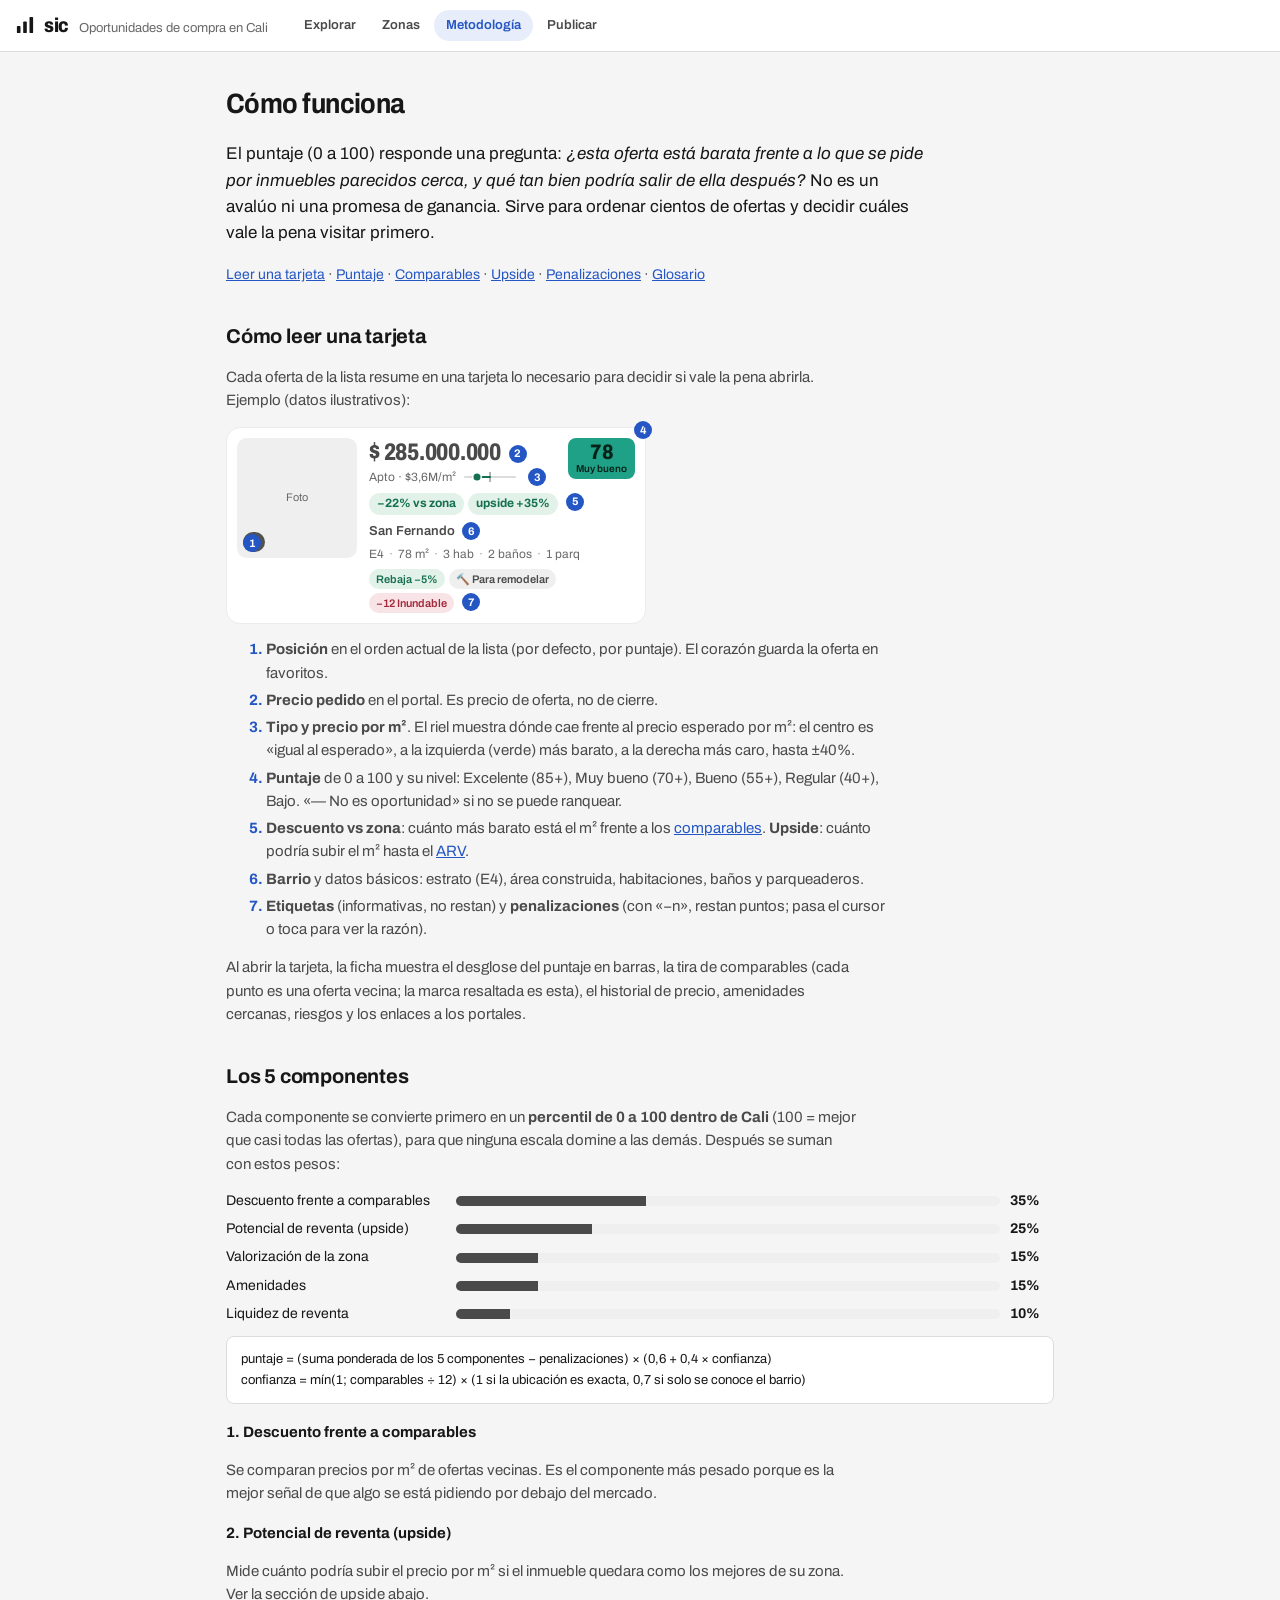
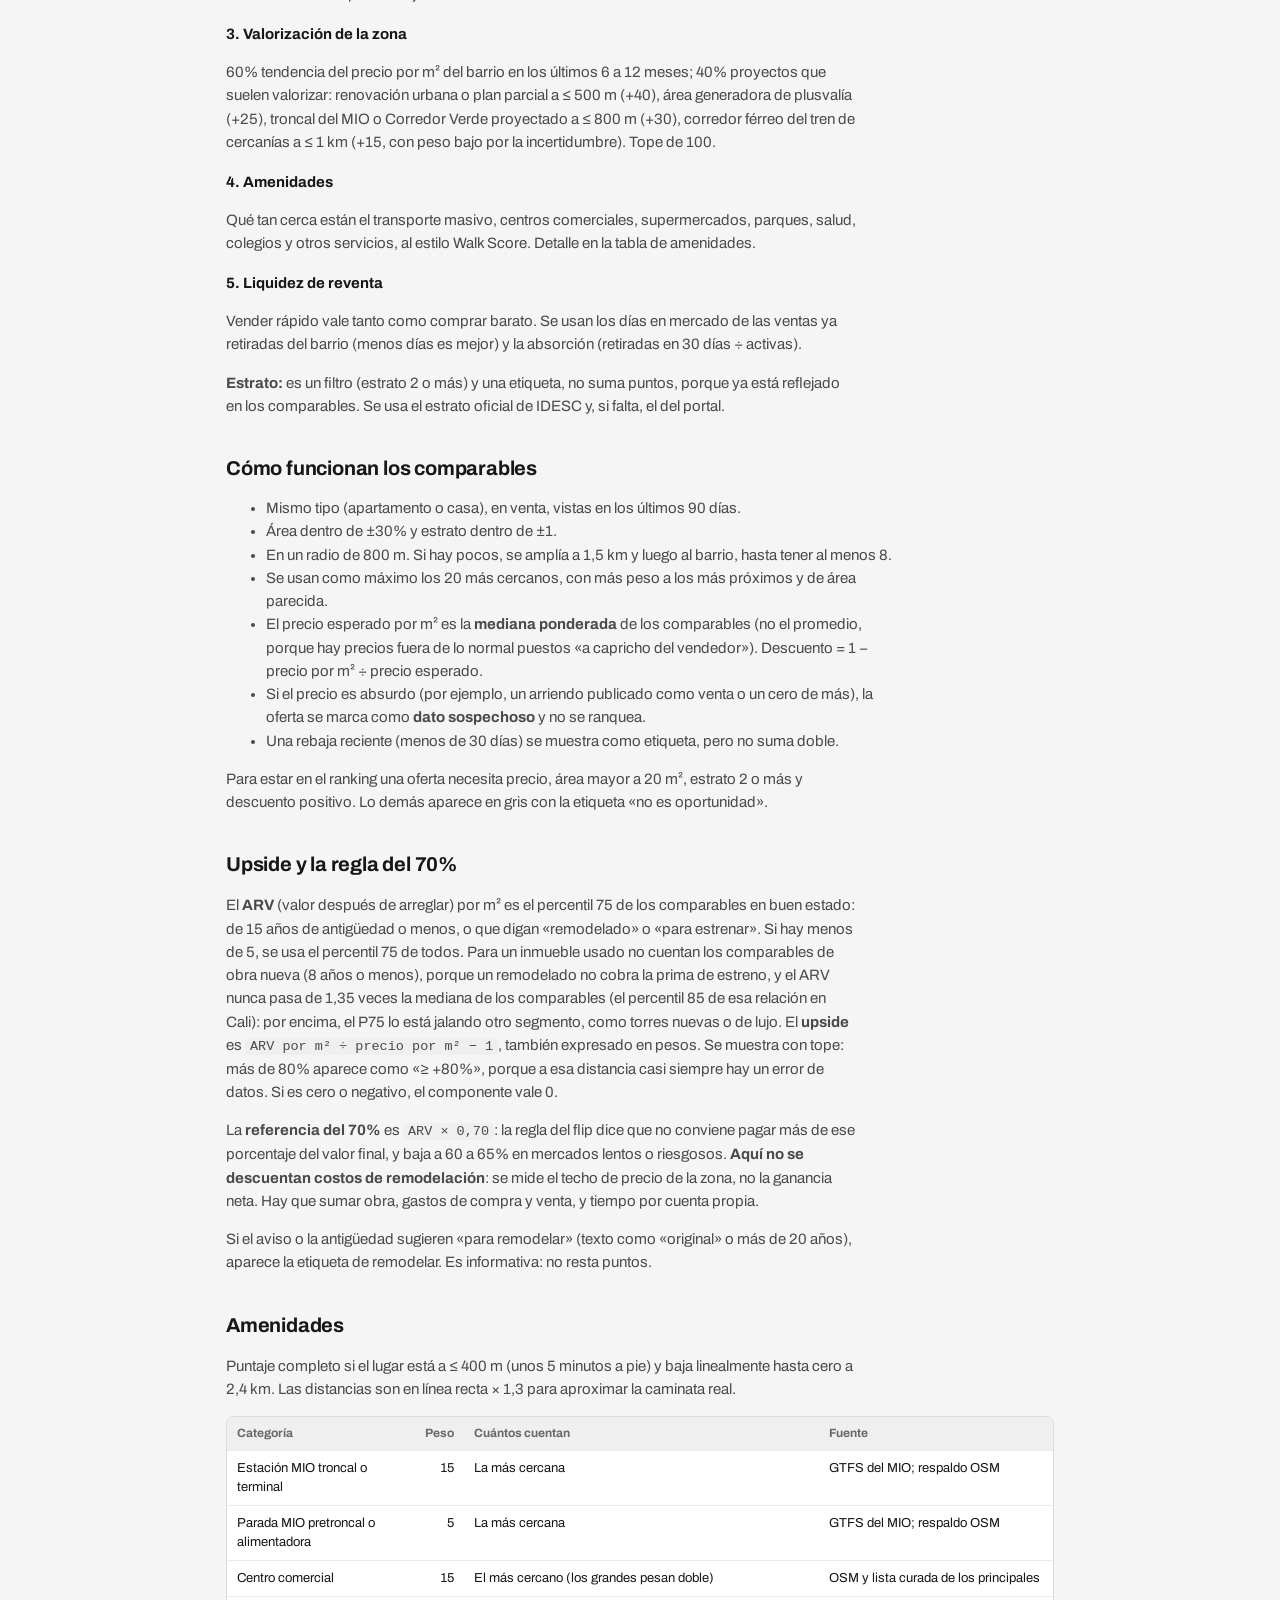
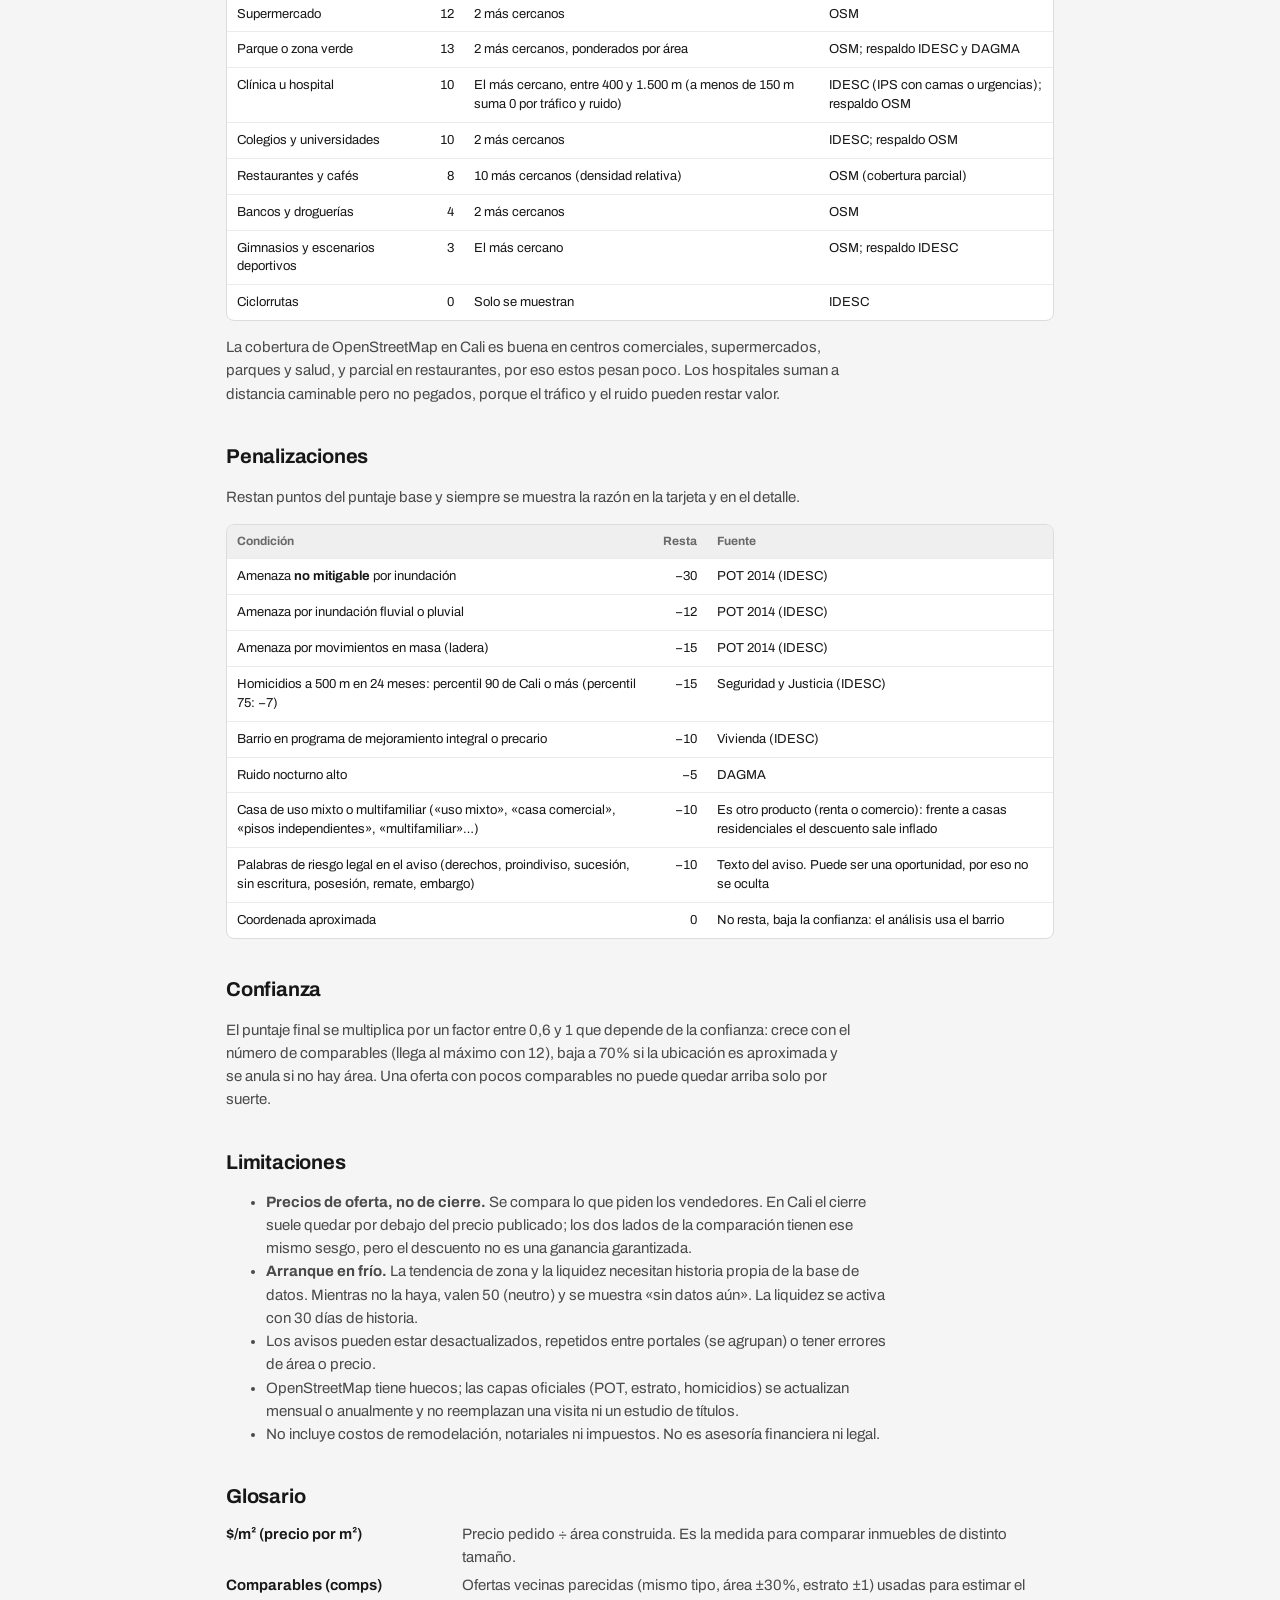
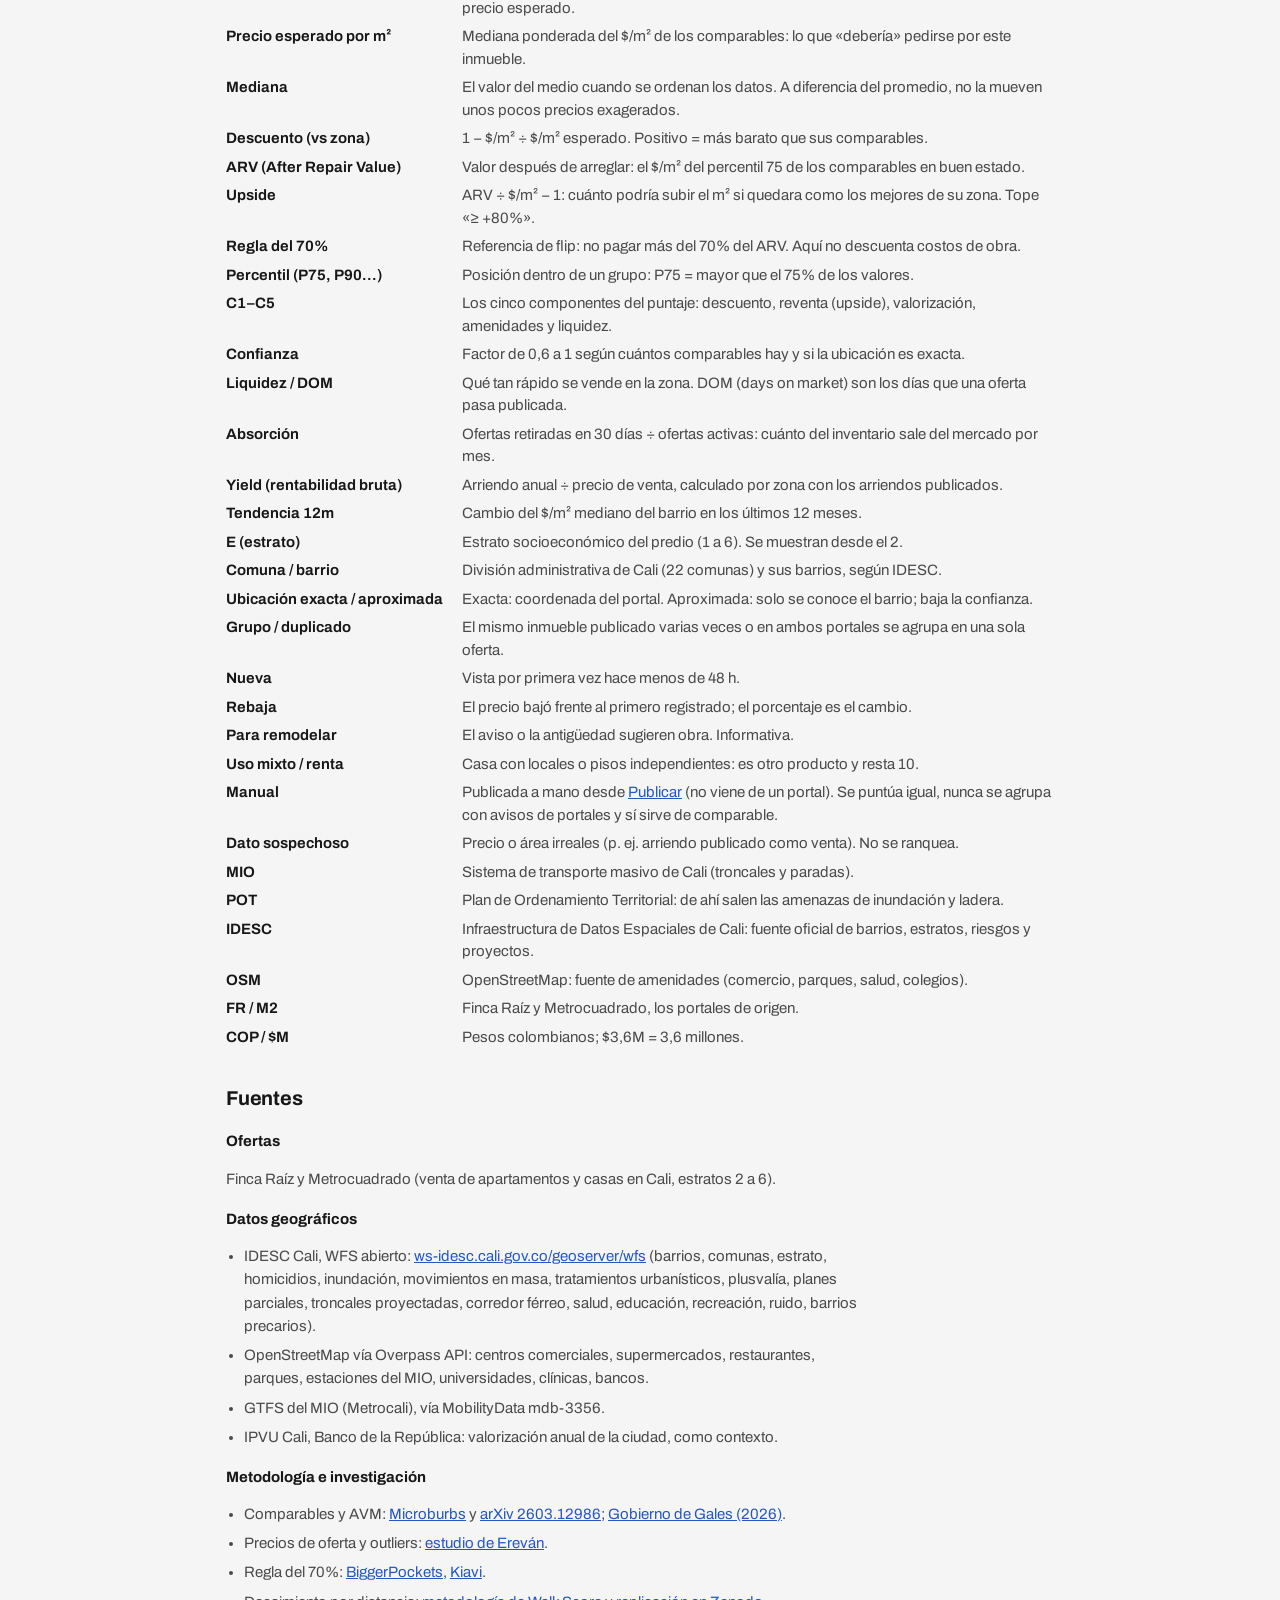
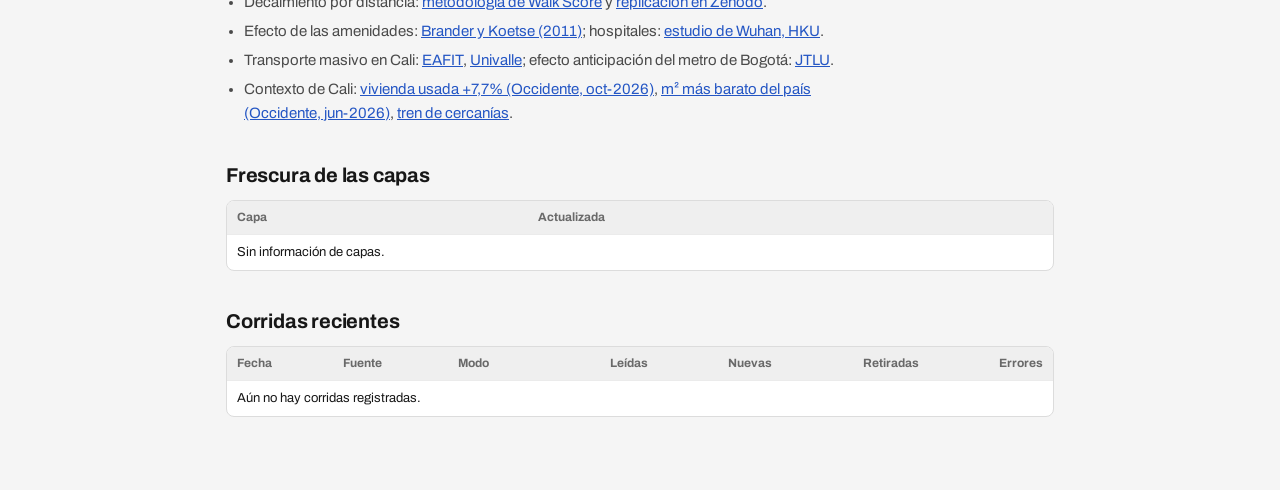
==== commit f015ddd6: "Publicaciones manuales: formulario, API y fuente "manual" en el pipeline - api/manual.js (Vercel Fun" ====
--- a/web/metodologia.html
+++ b/web/metodologia.html
@@ -19,7 +19,7 @@
       <span class="brand-sub">Oportunidades de compra en Cali</span>
     </a>
     <nav class="nav" aria-label="Secciones">
-      <a href="./">Explorar</a><a href="zonas.html">Zonas</a><a href="metodologia.html" aria-current="page">Metodología</a>
+      <a href="./">Explorar</a><a href="zonas.html">Zonas</a><a href="metodologia.html" aria-current="page">Metodología</a><a href="publicar.html">Publicar</a>
     </nav>
     <p class="fixture" id="fixture" hidden>Datos de prueba</p>
   </header>
@@ -169,6 +169,7 @@
       <dt>Rebaja</dt><dd>El precio bajó frente al primero registrado; el porcentaje es el cambio.</dd>
       <dt>Para remodelar</dt><dd>El aviso o la antigüedad sugieren obra. Informativa.</dd>
       <dt>Uso mixto / renta</dt><dd>Casa con locales o pisos independientes: es otro producto y resta 10.</dd>
+      <dt>Manual</dt><dd>Publicada a mano desde <a href="publicar.html">Publicar</a> (no viene de un portal). Se puntúa igual, nunca se agrupa con avisos de portales y sí sirve de comparable.</dd>
       <dt>Dato sospechoso</dt><dd>Precio o área irreales (p. ej. arriendo publicado como venta). No se ranquea.</dd>
       <dt>MIO</dt><dd>Sistema de transporte masivo de Cali (troncales y paradas).</dd>
       <dt>POT</dt><dd>Plan de Ordenamiento Territorial: de ahí salen las amenazas de inundación y ladera.</dd>
--- a/web/styles.css
+++ b/web/styles.css
@@ -320,6 +320,7 @@
   background: var(--surface-2); color: var(--ink-2);
 }
 .tag-rebaja { background: var(--good-soft); color: var(--good); }
+.tag-manual { background: var(--accent-soft); color: var(--accent); }
 .tag-legal, .tag-sospechoso { background: var(--warn-soft); color: var(--warn); }
 .pen { background: var(--bad-soft); color: var(--bad); cursor: help; }
 .pen-0 { background: var(--surface-2); color: var(--ink-3); }
@@ -710,3 +711,39 @@
 @media (max-width: 560px) { .gloss { grid-template-columns: 1fr; gap: 0; } .gloss dd { margin-bottom: 10px; } }
 .card-row1 > .ann { position: absolute; right: -7px; top: -7px; margin: 0; }
 @media (max-width: 480px) { .card-demo .card-link { grid-template-columns: 72px minmax(0, 1fr); } .card-demo .card-photo { width: 72px; } }
+
+/* ---------- Publicar (publicaciones manuales) ---------- */
+.pub-card { display: grid; gap: 12px; background: var(--surface); border: 1px solid var(--rule); border-radius: var(--r3); padding: 16px; margin: 16px 0; }
+.pub-card h2 { margin: 0; }
+.pub fieldset { border: 0; padding: 0; margin: 0; display: grid; gap: 10px; min-width: 0; }
+.pub legend { font-size: 13px; font-weight: 700; padding: 0; margin-bottom: 8px; }
+.pub [hidden] { display: none !important; }
+.pub-grid { display: grid; grid-template-columns: repeat(auto-fill, minmax(180px, 1fr)); gap: 10px 12px; align-items: start; }
+.pub .field { align-content: start; }
+.pub-wide { grid-column: 1 / -1; }
+.pub input:not([type="checkbox"]), .pub textarea, .pub select {
+  width: 100%; min-height: 36px; padding: 0 10px; border: 1px solid var(--rule); border-radius: var(--r2);
+  background: var(--surface); color: var(--ink); font: inherit; font-size: var(--fs); font-variant-numeric: tabular-nums;
+}
+.pub textarea { padding: 8px 10px; resize: vertical; line-height: 1.45; }
+.pub [aria-invalid="true"] { border-color: var(--bad) !important; box-shadow: 0 0 0 1px var(--bad); }
+.pub-loc { margin-top: 4px; }
+.pub-search { display: flex; gap: 8px; }
+.pub-map { height: 320px; border: 1px solid var(--rule); border-radius: var(--r2); overflow: hidden; background: var(--surface-2); display: grid; place-items: center; color: var(--ink-3); font-size: 13px; }
+.pub-hint { color: var(--ink-3); font-size: var(--fs-sm); margin: 0; }
+.pub-err { padding: 10px 14px; border-radius: var(--r2); background: var(--bad-soft); color: var(--bad); font-size: 14px; }
+.pub-err ul { margin: 4px 0 0; padding-left: 18px; }
+.pub .pub-err li { color: var(--bad); font-size: 14px; }
+.pub-err[hidden], .pub-msg[hidden] { display: none; }
+.pub-msg { padding: 10px 14px; border-radius: var(--r2); background: var(--good-soft); color: var(--good); font-weight: 600; font-size: 14px; }
+.pub-msg.in { animation: pub-in var(--t-ui) var(--ease-out); }
+@keyframes pub-in { from { opacity: 0; transform: translateY(calc(var(--rise) * -1)); } }
+.pub-actions { display: flex; gap: 8px; margin: 0; }
+.pub-list { list-style: none; padding: 0; display: grid; gap: 8px; }
+.pub-item { display: flex; flex-wrap: wrap; justify-content: space-between; gap: 8px 16px; padding: 12px 14px; background: var(--surface); border: 1px solid var(--rule); border-radius: var(--r2); font-size: 14px; }
+.pub .pub-item p.pub-note { margin: 6px 0 0; font-size: 13px; color: var(--ink-3); white-space: pre-wrap; }
+.pub-acts { display: flex; flex-wrap: wrap; gap: 6px; align-items: flex-start; }
+.pub-acts .btn { height: 32px; padding: 0 10px; font-size: 12px; }
+.pub-del { color: var(--bad); }
+@media (max-width: 768px) { .pub input:not([type="checkbox"]), .pub textarea, .pub select { font-size: 16px; } .pub-map { height: 260px; } }
+.d-by { margin: 8px 0 0; font-size: var(--fs-sm); color: var(--ink-3); }
